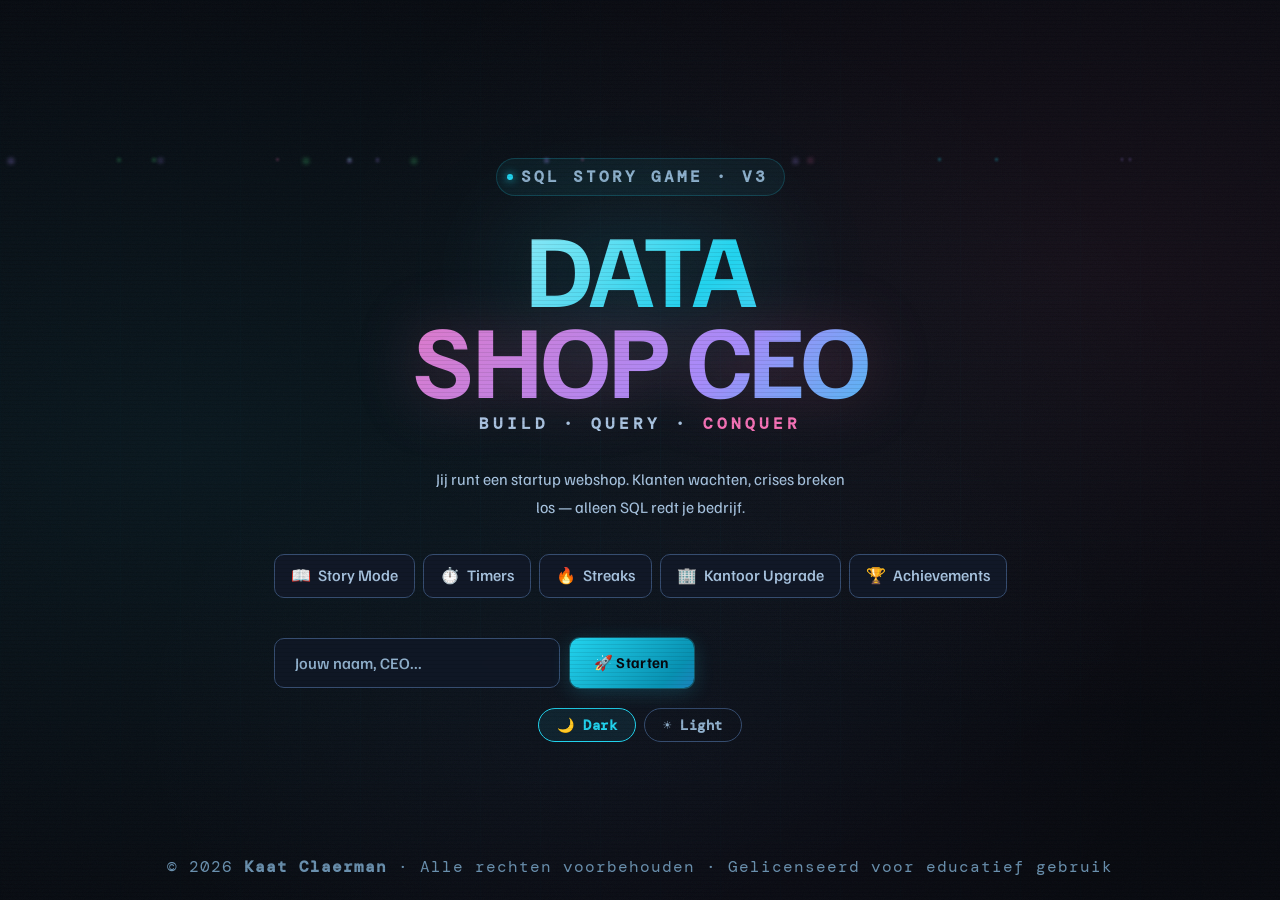
==== index.html @ 77fa368f "Rename datashop.html to index.html" ====
<!DOCTYPE html>
<html lang="nl">
<head>
<meta charset="UTF-8">
<meta name="viewport" content="width=device-width, initial-scale=1.0">
<title>DataShop CEO — SQL Story Game</title>
<!--
  ╔══════════════════════════════════════════════════════════════╗
  ║          DataShop CEO — SQL Story Game                       ║
  ║  © 2026 Kaat Claerman. Alle rechten voorbehouden.            ║
  ║  Ongeautoriseerde reproductie of distributie is verboden.    ║
  ║  Dit product is gelicenseerd voor educatief gebruik.         ║
  ╚══════════════════════════════════════════════════════════════╝
-->
<link rel="stylesheet" href="datashop.css">
</head>
<body>

<!-- ── OVERLAYS ── -->
<div class="xp-popup" id="xp-popup"></div>
<div class="ach-toast" id="ach-toast">
  <div class="toast-icon" id="toast-icon">🏆</div>
  <div>
    <div class="toast-label">Achievement ontgrendeld</div>
    <div class="toast-name" id="toast-name"></div>
  </div>
</div>
<div class="streak-popup" id="streak-popup">
  <span class="streak-popup-icon">🔥</span>
  <div class="streak-popup-num" id="streak-num-popup">3</div>
  <div class="streak-popup-label">REEKS OP RIJ</div>
  <div class="streak-popup-bonus" id="streak-bonus-popup"></div>
</div>

<!-- CHAPTER RECAP MODAL -->
<div id="chapter-recap-overlay">
  <div class="recap-modal">
    <div class="recap-header">
      <div class="recap-emoji" id="recap-emoji">🎉</div>
      <div class="recap-title" id="recap-title">Hoofdstuk voltooid!</div>
      <div class="recap-subtitle">Wat heb je geleerd?</div>
    </div>
    <div class="recap-learned-title">✦ Concepten onder de knie</div>
    <div class="recap-concept-list" id="recap-concept-list"></div>
    <div id="recap-next-wrap" class="recap-next-preview hidden">
      <div class="recap-next-label">→ Volgende hoofdstuk</div>
      <div id="recap-next-text"></div>
    </div>
    <div class="recap-action-row">
      <button class="btn btn-primary btn-sm" data-action="close-recap">Doorgaan →</button>
    </div>
  </div>
</div>

<!-- COMPLETION SCREEN OVERLAY -->
<div id="completion-overlay">
  <div class="comp-bg"></div>
  <div class="comp-content">
    <div class="comp-trophy">🏆</div>
    <div class="comp-eyebrow">DataShop CEO — Voltooid</div>
    <h1 class="comp-title">Je bent een<br><span class="comp-title-accent">Data Legende</span></h1>
    <p class="comp-desc" id="comp-desc"></p>
    <div class="comp-stats" id="comp-stats"></div>
    <canvas id="cert-canvas" width="800" height="500"></canvas>
    <div class="comp-actions">
      <button class="btn btn-primary btn-cert-download" data-action="download-cert">📜 Certificaat Downloaden</button>
      <button class="btn btn-outline btn-close-completion" data-action="close-completion">Terug naar Dashboard</button>
    </div>
    <div class="comp-confetti" id="comp-confetti"></div>
  </div>
</div>

<!-- ── BOOT SCREEN ── -->
<div id="s-boot" class="screen active">
  <div class="boot-bg"></div>
  <div class="boot-grid"></div>
  <div class="boot-noise"></div>
  <div id="boot-particles"></div>

  <div class="boot-content">
    <div class="boot-eyebrow">SQL Story Game · v3</div>
    <h1 class="boot-logo">
      <span class="line1">DATA</span>
      <span class="line2">SHOP CEO</span>
    </h1>
    <div class="boot-tagline">Build · Query · <span>Conquer</span></div>
    <p class="boot-desc">Jij runt een startup webshop. Klanten wachten, crises breken los — alleen SQL redt je bedrijf.</p>
    <div class="boot-features">
      <div class="boot-feature"><span class="icon">📖</span>Story Mode</div>
      <div class="boot-feature"><span class="icon">⏱️</span>Timers</div>
      <div class="boot-feature"><span class="icon">🔥</span>Streaks</div>
      <div class="boot-feature"><span class="icon">🏢</span>Kantoor Upgrade</div>
      <div class="boot-feature"><span class="icon">🏆</span>Achievements</div>
    </div>
    <div class="boot-form">
      <div class="boot-name-row">
        <input class="boot-input" id="boot-name" placeholder="Jouw naam, CEO..." maxlength="40" autocomplete="off" />
        <button class="btn btn-primary" data-action="start-game">🚀 Starten</button>
      </div>
      <button class="btn btn-outline" id="boot-skip-cin" style="display:none;" onclick="APP.startGameSkipCin()">↩ Verdergaan (intro overslaan)</button>
    </div>
    <div id="boot-saved" class="boot-saved hidden"></div>
    <div class="boot-theme-toggle">
      <button id="boot-btn-dark"  class="boot-theme-btn active" data-theme="dark">🌙 Dark</button>
      <button id="boot-btn-light" class="boot-theme-btn"        data-theme="light">☀️ Light</button>
    </div>
  </div>

  <div class="boot-copyright">
    © 2026 <strong>Kaat Claerman</strong> · Alle rechten voorbehouden · Gelicenseerd voor educatief gebruik
  </div>
</div>

<!-- ── CINEMATIC SCREEN ── -->
<div id="s-cin" class="screen">
  <div class="cin-bg"></div>
  <div class="cin-wrap">
    <div class="cin-eyebrow" id="cin-eyebrow"></div>
    <div class="cin-title" id="cin-title"></div>
    <div class="cin-dlg" id="cin-dlg"></div>
    <div class="cin-act" id="cin-act"></div>
  </div>
</div>

<!-- ── GAME SCREEN ── -->
<div id="s-game" class="screen" role="main">
  <aside class="sidebar">
    <div class="sb-brand">
      <div class="sb-logo-mark">⬡</div>
      <div>
        <div class="sb-logo-text">DataShop</div>
        <div class="sb-logo-sub">CEO Dashboard</div>
      </div>
    </div>

    <!-- CEO Card -->
    <div class="ceo-card">
      <div class="ceo-row">
        <div class="ceo-office" id="sb-office">🏠</div>
        <div class="ceo-meta">
          <div class="ceo-name" id="sb-name">CEO</div>
          <div class="ceo-rank" id="sb-rank">Startup CEO</div>
        </div>
      </div>
      <div class="ceo-xp-row">
        <span class="ceo-xp-label">VOORTGANG</span>
        <span class="ceo-xp-val" id="sb-xp">0 XP</span>
      </div>
      <div class="xp-track xp-bar-wrap">
        <div class="xp-fill" id="xp-fill"></div>
      </div>
      <div class="xp-to-next" id="xp-to-next"></div>
    </div>

    <!-- Streak -->
    <div class="streak-card" id="streak-card">
      <span class="streak-icon">🔥</span>
      <span class="streak-val" id="streak-val">0</span>
      <div class="streak-info">
        <div class="streak-label">Reeks</div>
        <div class="streak-shield-row" id="shield-row" style="display:none">
          <span class="shield-icon active">🛡️</span>
          <span class="shield-count" id="shield-count">0</span>
          <span style="font-size:11px">shields</span>
        </div>
      </div>
    </div>

    <!-- KPIs -->
    <div class="kpi-grid">
      <div class="kpi-tile">
        <div class="kpi-val" id="kpi-klant">—</div>
        <div class="kpi-label">Klanten</div>
      </div>
      <div class="kpi-tile">
        <div class="kpi-val" id="kpi-orders">—</div>
        <div class="kpi-label">Orders</div>
      </div>
      <div class="kpi-tile">
        <div class="kpi-val good" id="kpi-rep">100</div>
        <div class="kpi-label">Reputatie</div>
      </div>
      <div class="kpi-tile">
        <div class="kpi-val" id="kpi-xp">0</div>
        <div class="kpi-label">XP</div>
      </div>
    </div>

    <!-- Reputation bar -->
    <div class="rep-section">
      <div class="rep-header">
        <span>Reputatie</span>
        <span id="rep-pct">100%</span>
      </div>
      <div class="rep-track">
        <div class="rep-fill" id="rep-fill"></div>
      </div>
    </div>

    <!-- Nav -->
    <nav class="sb-nav">
      <div class="nav-section">Navigatie</div>
      <button class="nav-btn active" id="nav-dash"   data-panel="dash"><span class="nav-icon">📊</span> Dashboard</button>
      <button class="nav-btn"        id="nav-sc"     data-panel="sc"><span class="nav-icon">🎯</span> Missies <span class="nav-badge" id="nav-badge">0</span></button>
      <button class="nav-btn"        id="nav-daily"  data-panel="daily"><span class="nav-icon">🌅</span> Dagelijkse Uitdaging <span class="nav-badge daily-badge" id="daily-badge">3</span></button>
      <button class="nav-btn"        id="nav-db"     data-panel="db"><span class="nav-icon">🗄️</span> Databank</button>
      <button class="nav-btn"        id="nav-term"   data-panel="term"><span class="nav-icon">💻</span> Terminal</button>
      <button class="nav-btn"        id="nav-syn"    data-panel="syn"><span class="nav-icon">📖</span> SQL Syntaxen</button>
      <button class="nav-btn"        id="nav-tut"    data-panel="tut"><span class="nav-icon">🎓</span> SQL Tutorial <span class="tut-sidebar-progress" id="tut-nav-pct">0%</span></button>
      <button class="nav-btn"        id="nav-ach"    data-panel="ach"><span class="nav-icon">🏆</span> Badges</button>
      <div class="nav-section">Systeem</div>
      <button class="nav-btn theme-toggle-btn" id="theme-toggle" data-action="theme-toggle"><span><span class="nav-icon">☀️</span> <span id="theme-label">Light mode</span></span><span id="theme-indicator" class="theme-indicator">OFF</span></button>
      <button class="nav-btn"        id="nav-set"    data-panel="set"><span class="nav-icon">⚙️</span> Instellingen</button>
      <button class="nav-btn u-muted" data-action="open-key-help"><span class="nav-icon">⌨️</span> Sneltoetsen <span class="shortcut-badge">?</span></button>
    </nav>

    <div class="sb-footer">
      © 2026 Kaat Claerman<br>Alle rechten voorbehouden
    </div>
  </aside>

  <main class="main">

    <!-- DASHBOARD -->
    <div class="panel on" id="panel-dash">
      <div class="ph">
        <div class="ph-bc">DataShop HQ</div>
        <h2>📊 Dashboard</h2>
        <p>Realtime bedrijfsstatus en activiteitsfeed.</p>
      </div>
      <div id="office-display"></div>
      <!-- Tutorial voortgangskaart -->
      <div class="dash-tut-card" id="dash-tut-card" data-panel="tut" title="Ga naar Tutorial">
        <div class="dash-tut-icon">🎓</div>
        <div class="dash-tut-info">
          <h4>SQL Tutorial</h4>
          <p class="dash-tut-pct">0/0 lessen · 0%</p>
          <div class="dash-tut-track"><div class="dash-tut-fill"></div></div>
        </div>
        <button class="btn btn-outline btn-sm btn-dash-tut">Ga naar Tutorial →</button>
      </div>
      <div class="stat-grid" id="stat-grid"></div>
      <!-- Concept mastery -->
      <div class="mastery-section-title">SQL CONCEPT BEHEERSING</div>
      <div class="mastery-grid" id="mastery-grid"></div>
      <!-- Feature 4: Skill Mastery Bars -->
      <div class="mastery-section-title" style="margin-top:20px">⚡ SKILL MASTERY</div>
      <div id="skill-mastery-panel" style="background:var(--panel);border:1px solid var(--border);border-radius:var(--r2);padding:16px 20px;margin-bottom:20px"></div>
      <div class="dash-feed-grid">
        <div class="feed-box">
          <div class="feed-head">
            <span class="feed-title">📈 Bedrijfslog</span>
            <div class="live-indicator"><div class="live-dot"></div>Live</div>
          </div>
          <div id="ev-list-biz"></div>
        </div>
        <div class="feed-box">
          <div class="feed-head">
            <span class="feed-title">⚙️ Systeem &amp; SQL</span>
          </div>
          <div id="ev-list-sys"></div>
        </div>
      </div>
      <!-- extra styles moved to datashop.css -->
    </div>

    <!-- SCENARIOS -->
    <div class="panel" id="panel-sc">
      <div class="ph">
        <div class="ph-bc">Missies</div>
        <h2>🎯 Scenario's</h2>
        <p>Elke situatie vereist SQL. De databank verandert live.</p>
      </div>
      <div class="progress-row">
        <div class="progress-track">
          <div class="progress-fill" id="prog-fill"></div>
        </div>
        <div class="progress-label" id="prog-lbl">0/0</div>
      </div>
      <div class="ch-tabs" id="ch-tabs"></div>
      <!-- Zoekbalk -->
      <div class="sc-search-wrap">
        <input class="boot-input sc-search-input" id="sc-search" placeholder="🔍  Zoek missie..." oninput="APP.setSearch(this.value)">
        <span class="sc-search-icon">🔍</span>
        <button id="sc-search-clear" class="sc-search-clear" data-action="clear-search">✕</button>
      </div>
      <div class="filter-row">
        <div class="filter-group-label">Moeilijkheid</div>
        <button class="filter-btn active" id="fc-all"    data-filter="all">Alle</button>
        <button class="filter-btn"        id="fc-easy"   data-filter="easy">🟢 Makkelijk</button>
        <button class="filter-btn"        id="fc-medium" data-filter="medium">🟠 Gemiddeld</button>
        <button class="filter-btn"        id="fc-hard"   data-filter="hard">🔴 Moeilijk</button>
        <button class="filter-btn"        id="fc-done"   data-filter="done">✅ Voltooid</button>
        <div class="filter-group-label">SQL-type</div>
        <button class="filter-btn"        id="fc-select" data-filter="select">SELECT</button>
        <button class="filter-btn"        id="fc-join"   data-filter="join">JOIN</button>
        <button class="filter-btn"        id="fc-insert" data-filter="insert">INSERT</button>
        <button class="filter-btn"        id="fc-update" data-filter="update">UPDATE</button>
        <button class="filter-btn"        id="fc-delete" data-filter="delete">DELETE</button>
        <button class="filter-btn"        id="fc-ddl"    data-filter="ddl">DDL</button>
      </div>
      <div id="sc-count-row" class="sc-count-row"></div>
      <div id="sc-list" class="sc-list-inner" role="list" aria-label="Scenario missies"></div>
    </div>

    <!-- DATABASE -->
    <div class="panel" id="panel-db">
      <div class="ph">
        <div class="ph-bc">Databank</div>
        <h2>🗄️ Database Viewer</h2>
        <p>Live weergave. Wijzigingen zijn direct zichtbaar.</p>
      </div>
      <!-- DB Sub-tabs -->
      <div class="db-subtabs">
        <button class="db-subtab active" id="dbt-schema" data-dbtab="schema">📋 Schema</button>
        <button class="db-subtab" id="dbt-erd" data-dbtab="erd">🔗 ERD Diagram</button>
        <button class="db-subtab" id="dbt-data" data-dbtab="data">📊 Data</button>
      </div>
      <!-- Table shortcuts -->
      <div class="db-table-shortcuts" id="db-table-shortcuts">
        <span class="db-shortcuts-label">🔗 Snelkoppelingen:</span>
        <button class="db-shortcut-btn" onclick="APP.showDbTab('data');APP.renderDBTable('klant')">👤 klant</button>
        <button class="db-shortcut-btn" onclick="APP.showDbTab('data');APP.renderDBTable('product')">📦 product</button>
        <button class="db-shortcut-btn" onclick="APP.showDbTab('data');APP.renderDBTable('bestelling')">🛒 bestelling</button>
        <button class="db-shortcut-btn" onclick="APP.showDbTab('data');APP.renderDBTable('review')">⭐ review</button>
        <button class="db-shortcut-btn" onclick="APP.showDbTab('data');APP.renderDBTable('kortingscode')">🏷️ kortingscode</button>
        <button class="db-shortcut-btn" onclick="APP.showDbTab('data');APP.renderDBTable('leverancier')">🏭 leverancier</button>
      </div>
      <!-- Schema view -->
      <div id="db-tab-schema">
        <div class="db-section-label">Tabelstructuur</div>
        <div class="schema-grid" id="schema-grid"></div>
      </div>
      <!-- ERD view -->
      <div id="db-tab-erd">
        <div class="db-section-label db-section-label--erd">Relatiediagram (ERD)</div>
        <div id="erd-container" class="erd-container"></div>
        <div class="erd-legend">
          <span class="erd-leg-item"><span class="erd-leg-pk">🔑 PK</span> = Primary Key</span>
          <span class="erd-leg-item"><span class="erd-leg-fk">🔗 FK</span> = Foreign Key → verwijst naar PK van andere tabel</span>
          <span class="erd-leg-item"><span class="erd-leg-rel">──</span> = Relatie tussen tabellen</span>
        </div>
      </div>
      <!-- Data view -->
      <div id="db-tab-data">
        <div class="table-viewer">
          <div class="table-tabs" id="db-tabs"></div>
          <div class="tv-scroll" id="db-view"></div>
        </div>
      </div>
    </div>

    <!-- TERMINAL -->
    <div class="panel" id="panel-term">
      <div class="ph">
        <div class="ph-bc">Terminal</div>
        <h2>💻 Vrije Terminal</h2>
        <p>Experimenteer vrijuit met SQL. <kbd>Ctrl+Enter</kbd> om uit te voeren · <kbd>↑↓</kbd> voor query-history.</p>
      </div>
      <div class="term-examples-section">
        <div class="term-examples-label">Klik een voorbeeld om te laden</div>
        <div class="term-examples-row" id="term-examples">
          <button class="filter-btn" data-example="0">alle klanten</button>
          <button class="filter-btn" data-example="1">top 3 duurste</button>
          <button class="filter-btn" data-example="2">klanten per stad</button>
          <button class="filter-btn" data-example="3">klant + bestelling</button>
          <button class="filter-btn" data-example="4">CASE WHEN</button>
          <button class="filter-btn" data-example="5">boven gemiddelde prijs</button>
          <button class="filter-btn" data-example="6">klanten + bestellingen</button>
        </div>
      </div>
      <div class="terminal">
        <div class="term-titlebar">
          <div class="term-dots">
            <div class="term-dot"></div>
            <div class="term-dot"></div>
            <div class="term-dot"></div>
          </div>
          <span class="term-label">datashop_db@ceo — sql</span>
        </div>
        <div class="hl-wrap">
          <div class="hl-backdrop" id="hl-free" aria-hidden="true"></div>
          <textarea class="sql-editor" id="free-sql"
            placeholder="-- SELECT * FROM klant&#10;-- SELECT AVG(prijs) FROM product&#10;-- INSERT INTO klant (naam, email, stad, actief) VALUES ('Test','t@t.be','Gent',1)"></textarea>
        </div>
        <div class="term-footer">
          <span class="term-hint">Ctrl+Enter uitvoeren · Tab voor inspringing</span>
          <button class="btn btn-outline btn-xs" data-action="clear-free">Wissen</button>
          <button class="btn btn-primary btn-sm" onclick="APP.runFree()">▶ Uitvoeren</button>
        </div>
      </div>
      <div class="feedback" id="free-fb"></div>
      <div class="table-viewer" id="free-out">
        <div class="free-out-placeholder">
          // Voer een query uit om resultaten te zien...
        </div>
      </div>
    </div>

    <!-- ACHIEVEMENTS -->
    <div class="panel" id="panel-ach">
      <div class="ph">
        <div class="ph-bc">Badges</div>
        <h2>🏆 Achievements</h2>
        <p id="ach-progress">0 / 0 ontgrendeld</p>
      </div>
      <div class="ach-grid" id="ach-grid"></div>
    </div>

    <!-- DAILY CHALLENGE -->
    <div class="panel" id="panel-daily">
      <div class="ph">
        <div class="ph-bc">Dagelijkse Uitdaging</div>
        <h2>🌅 Uitdaging van de dag</h2>
        <p id="daily-subtitle">Elke dag een nieuwe SQL-uitdaging. Haal de bonus XP!</p>
      </div>
      <div id="daily-content"></div>
    </div>

    <!-- SETTINGS -->
    <div class="panel" id="panel-set">
      <div class="ph">
        <div class="ph-bc">Systeem</div>
        <h2>⚙️ Instellingen</h2>
        <p>Beheer je profiel en voortgang.</p>
      </div>
      <div id="set-content"></div>
    </div>

    <!-- SQL SYNTAXEN -->
    <div class="panel" id="panel-syn">
      <div class="ph">
        <div class="ph-bc">Referentie</div>
        <h2>📖 SQL Syntaxen</h2>
        <p>Overzicht van alle SQL-commando's die je nodig hebt als DataShop CEO.</p>
      </div>

      <!-- Filter bar -->
      <div class="syn-filter-bar">
        <button class="syn-filter-btn active" data-filter="all">Alles</button>
        <button class="syn-filter-btn" data-filter="select">SELECT</button>
        <button class="syn-filter-btn" data-filter="where">WHERE</button>
        <button class="syn-filter-btn" data-filter="insert">INSERT</button>
        <button class="syn-filter-btn" data-filter="update">UPDATE</button>
        <button class="syn-filter-btn" data-filter="delete">DELETE</button>
        <button class="syn-filter-btn" data-filter="agg">Aggregaten</button>
        <button class="syn-filter-btn" data-filter="join">JOIN</button>
        <button class="syn-filter-btn" data-filter="ddl">DDL</button>
      </div>

      <div class="syn-grid">

        <!-- ── SELECT ── -->
        <div class="syn-card" data-cat="select">
          <div class="syn-head">
            <span class="syn-badge syn-badge-select">SELECT</span>
            <span class="syn-title">Gegevens opvragen</span>
          </div>
          <div class="syn-body">
            <div class="syn-code"><span class="sc-kw">SELECT</span> kolom1, kolom2
<span class="sc-kw">FROM</span> tabel
<span class="sc-kw">WHERE</span> conditie
<span class="sc-kw">ORDER BY</span> kolom ASC|DESC
<span class="sc-kw">LIMIT</span> n;</div>
            <table class="syn-table">
              <tr><th>Query</th><th>Resultaat</th></tr>
              <tr><td><code>SELECT * FROM klant</code></td><td>Alle klanten, alle kolommen</td></tr>
              <tr><td><code>SELECT naam, stad FROM klant</code></td><td>Alleen naam + stad kolommen</td></tr>
              <tr><td><code>SELECT naam FROM klant WHERE actief = 1</code></td><td>Namen van actieve klanten</td></tr>
              <tr><td><code>SELECT naam FROM klant ORDER BY naam ASC</code></td><td>Alfabetisch gesorteerd</td></tr>
              <tr><td><code>SELECT * FROM product ORDER BY prijs DESC LIMIT 3</code></td><td>Top 3 duurste producten</td></tr>
              <tr><td><code>SELECT naam, email FROM klant WHERE stad = 'Gent'</code></td><td>Klanten uit Gent</td></tr>
            </table>
            <div class="syn-tips">
              <span class="syn-tip">💡 <code>*</code> = alle kolommen. Beter specifieke kolommen noemen voor leesbaarheid.</span>
              <span class="syn-tip">💡 <code>ASC</code> = laag→hoog (standaard) · <code>DESC</code> = hoog→laag</span>
            </div>
          </div>
        </div>

        <!-- ── WHERE ── -->
        <div class="syn-card" data-cat="where">
          <div class="syn-head">
            <span class="syn-badge syn-badge-where">WHERE</span>
            <span class="syn-title">Filteroperatoren</span>
          </div>
          <div class="syn-body">
            <div class="syn-code"><span class="sc-kw">WHERE</span> kolom <span class="sc-kw">=</span> waarde       <span class="sc-comment">-- exact gelijk</span>
<span class="sc-kw">WHERE</span> kolom <span class="sc-kw">!=</span> waarde      <span class="sc-comment">-- niet gelijk</span>
<span class="sc-kw">WHERE</span> kolom <span class="sc-kw">&gt;</span> waarde       <span class="sc-comment">-- groter dan</span>
<span class="sc-kw">WHERE</span> kolom <span class="sc-kw">LIKE</span> '%patroon%'<span class="sc-comment">-- bevat tekst</span>
<span class="sc-kw">WHERE</span> kolom <span class="sc-kw">IN</span> ('a','b','c') <span class="sc-comment">-- in lijst</span>
<span class="sc-kw">WHERE</span> kolom <span class="sc-kw">BETWEEN</span> x <span class="sc-kw">AND</span> y  <span class="sc-comment">-- bereik</span>
<span class="sc-kw">WHERE</span> kolom <span class="sc-kw">IS NULL</span>          <span class="sc-comment">-- leeg veld</span>
<span class="sc-kw">WHERE</span> c1 <span class="sc-kw">AND</span> c2        <span class="sc-comment">-- beide voorwaarden</span>
<span class="sc-kw">WHERE</span> c1 <span class="sc-kw">OR</span> c2         <span class="sc-comment">-- één van beide</span></div>
            <table class="syn-table">
              <tr><th>Voorbeeld</th><th>Betekenis</th></tr>
              <tr><td><code>WHERE stad = 'Gent'</code></td><td>Exact Gent</td></tr>
              <tr><td><code>WHERE prijs &gt; 50</code></td><td>Duurder dan €50</td></tr>
              <tr><td><code>WHERE naam LIKE '%Jan%'</code></td><td>Naam bevat "Jan"</td></tr>
              <tr><td><code>WHERE stad IN ('Gent','Brussel')</code></td><td>Gent of Brussel</td></tr>
              <tr><td><code>WHERE prijs BETWEEN 10 AND 50</code></td><td>€10 t.e.m. €50</td></tr>
              <tr><td><code>WHERE actief = 1 AND stad = 'Gent'</code></td><td>Actief én uit Gent</td></tr>
            </table>
          </div>
        </div>

        <!-- ── INSERT ── -->
        <div class="syn-card" data-cat="insert">
          <div class="syn-head">
            <span class="syn-badge syn-badge-insert">INSERT</span>
            <span class="syn-title">Nieuwe rij toevoegen</span>
          </div>
          <div class="syn-body">
            <div class="syn-code"><span class="sc-kw">INSERT INTO</span> tabel (kolom1, kolom2)
<span class="sc-kw">VALUES</span> (waarde1, waarde2);</div>
            <table class="syn-table">
              <tr><th>Query</th><th>Resultaat</th></tr>
              <tr><td><code>INSERT INTO klant (naam, email, stad, actief)<br>VALUES ('Jana', '<a href="/cdn-cgi/l/email-protection" class="__cf_email__" data-cfemail="81ebc1ece0e8edafe3e4">[email&#160;protected]</a>', 'Gent', 1)</code></td><td>Voegt Jana toe als actieve klant in Gent</td></tr>
              <tr><td><code>INSERT INTO product (naam, prijs, stock, categorie)<br>VALUES ('Lamp', 29.99, 10, 'Wonen')</code></td><td>Nieuw product "Lamp" voor €29.99 met 10 stuks</td></tr>
              <tr><td><code>INSERT INTO review (klant_id, product_id, score, commentaar)<br>VALUES (1, 2, 5, 'Top product!')</code></td><td>Klant 1 geeft score 5 aan product 2</td></tr>
            </table>
            <div class="syn-tips">
              <span class="syn-tip">💡 Volgorde kolommen = volgorde waarden. Tekst staat tussen <code>'aanhalingstekens'</code>.</span>
              <span class="syn-tip">💡 Geen <code>klant_id</code> nodig — AUTO_INCREMENT vult dit automatisch in.</span>
            </div>
          </div>
        </div>

        <!-- ── UPDATE ── -->
        <div class="syn-card" data-cat="update">
          <div class="syn-head">
            <span class="syn-badge syn-badge-update">UPDATE</span>
            <span class="syn-title">Bestaande rij(en) wijzigen</span>
          </div>
          <div class="syn-body">
            <div class="syn-code"><span class="sc-kw">UPDATE</span> tabel
<span class="sc-kw">SET</span> kolom = nieuwewaarde
<span class="sc-kw">WHERE</span> conditie;</div>
            <table class="syn-table">
              <tr><th>Query</th><th>Resultaat</th></tr>
              <tr><td><code>UPDATE product SET prijs = 44.99 WHERE product_id = 2</code></td><td>Wijzigt ALLEEN product 2 → nieuwe prijs €44.99</td></tr>
              <tr><td><code>UPDATE klant SET actief = 0 WHERE klant_id = 4</code></td><td>Deactiveert ALLEEN klant 4</td></tr>
              <tr><td><code>UPDATE bestelling SET status = 'geleverd' WHERE bestelling_id = 1</code></td><td>Markeert bestelling 1 als geleverd</td></tr>
              <tr><td><code>UPDATE product SET stock = 20, prijs = 79.99 WHERE product_id = 5</code></td><td>Meerdere kolommen tegelijk aanpassen</td></tr>
            </table>
            <div class="syn-tips">
              <span class="syn-tip syn-tip-warn">⚠️ ALTIJD WHERE! <code>UPDATE klant SET actief = 0</code> zonder WHERE deactiveert ALLE klanten!</span>
            </div>
          </div>
        </div>

        <!-- ── DELETE ── -->
        <div class="syn-card" data-cat="delete">
          <div class="syn-head">
            <span class="syn-badge syn-badge-delete">DELETE</span>
            <span class="syn-title">Rij(en) verwijderen</span>
          </div>
          <div class="syn-body">
            <div class="syn-code"><span class="sc-kw">DELETE FROM</span> tabel
<span class="sc-kw">WHERE</span> conditie;</div>
            <table class="syn-table">
              <tr><th>Query</th><th>Resultaat</th></tr>
              <tr><td><code>DELETE FROM review WHERE score = 1</code></td><td>Verwijdert alle 1-ster reviews</td></tr>
              <tr><td><code>DELETE FROM bestelling WHERE datum &lt; '2024-01-01'</code></td><td>Verwijdert bestellingen van vóór 2024</td></tr>
              <tr><td><code>DELETE FROM kortingscode WHERE actief = 0</code></td><td>Ruimt inactieve kortingscodes op</td></tr>
            </table>
            <div class="syn-tips">
              <span class="syn-tip syn-tip-warn">⚠️ ALTIJD WHERE! <code>DELETE FROM klant</code> verwijdert ALLE klanten — onomkeerbaar!</span>
              <span class="syn-tip">💡 GDPR tip: gebruik liever <code>UPDATE klant SET actief = 0 WHERE klant_id = x</code> i.p.v. DELETE voor klantdata.</span>
            </div>
          </div>
        </div>

        <!-- ── Aggregaten ── -->
        <div class="syn-card" data-cat="agg">
          <div class="syn-head">
            <span class="syn-badge syn-badge-agg">Aggregaten</span>
            <span class="syn-title">COUNT · SUM · AVG · MAX · MIN</span>
          </div>
          <div class="syn-body">
            <div class="syn-code"><span class="sc-kw">COUNT(*)</span>         <span class="sc-comment">-- aantal rijen</span>
<span class="sc-kw">SUM(</span>kolom<span class="sc-kw">)</span>       <span class="sc-comment">-- optelling</span>
<span class="sc-kw">AVG(</span>kolom<span class="sc-kw">)</span>       <span class="sc-comment">-- gemiddelde</span>
<span class="sc-kw">MAX(</span>kolom<span class="sc-kw">)</span>       <span class="sc-comment">-- grootste waarde</span>
<span class="sc-kw">MIN(</span>kolom<span class="sc-kw">)</span>       <span class="sc-comment">-- kleinste waarde</span></div>
            <table class="syn-table">
              <tr><th>Query</th><th>Resultaat</th></tr>
              <tr><td><code>SELECT COUNT(*) FROM klant</code></td><td>Hoeveel klanten zijn er totaal?</td></tr>
              <tr><td><code>SELECT COUNT(*) FROM klant WHERE actief = 1</code></td><td>Hoeveel actieve klanten?</td></tr>
              <tr><td><code>SELECT AVG(prijs) FROM product</code></td><td>Gemiddelde productprijs</td></tr>
              <tr><td><code>SELECT MAX(prijs) FROM product</code></td><td>Duurste product</td></tr>
              <tr><td><code>SELECT MIN(prijs), MAX(prijs) FROM product</code></td><td>Goedkoopste én duurste</td></tr>
              <tr><td><code>SELECT SUM(prijs * stock) FROM product</code></td><td>Totale voorraadwaarde</td></tr>
            </table>
          </div>
        </div>

        <!-- ── GROUP BY / HAVING ── -->
        <div class="syn-card" data-cat="agg">
          <div class="syn-head">
            <span class="syn-badge syn-badge-agg">GROUP BY</span>
            <span class="syn-title">Groeperen per categorie</span>
          </div>
          <div class="syn-body">
            <div class="syn-code"><span class="sc-kw">SELECT</span> kolom, <span class="sc-kw">COUNT(*)</span>
<span class="sc-kw">FROM</span> tabel
<span class="sc-kw">GROUP BY</span> kolom
<span class="sc-kw">HAVING</span> COUNT(*) &gt; n;  <span class="sc-comment">-- filter op groep</span></div>
            <table class="syn-table">
              <tr><th>Query</th><th>Resultaat</th></tr>
              <tr><td><code>SELECT klant_id, COUNT(*) FROM bestelling GROUP BY klant_id</code></td><td>Hoeveel bestellingen per klant?</td></tr>
              <tr><td><code>SELECT categorie, COUNT(*) FROM product GROUP BY categorie</code></td><td>Aantal producten per categorie</td></tr>
              <tr><td><code>SELECT stad, COUNT(*) FROM klant GROUP BY stad</code></td><td>Aantal klanten per stad</td></tr>
              <tr><td><code>SELECT categorie, COUNT(*) FROM product GROUP BY categorie HAVING COUNT(*) &gt; 1</code></td><td>Alleen categorieën met meer dan 1 product</td></tr>
            </table>
            <div class="syn-tips">
              <span class="syn-tip">💡 <code>WHERE</code> filtert vóór GROUP BY · <code>HAVING</code> filtert ná GROUP BY (op het groepsresultaat)</span>
            </div>
          </div>
        </div>

        <!-- ── JOIN ── -->
        <div class="syn-card" data-cat="join">
          <div class="syn-head">
            <span class="syn-badge syn-badge-join">JOIN</span>
            <span class="syn-title">Tabellen koppelen</span>
          </div>
          <div class="syn-body">
            <div class="syn-code"><span class="sc-comment">-- Impliciete JOIN (komma-syntax):</span>
<span class="sc-kw">SELECT</span> t1.kolom, t2.kolom
<span class="sc-kw">FROM</span> tabel1 t1, tabel2 t2
<span class="sc-kw">WHERE</span> t1.fk = t2.pk;</div>
            <table class="syn-table">
              <tr><th>Query</th><th>Resultaat</th></tr>
              <tr><td><code>SELECT k.naam, b.datum, b.status<br>FROM bestelling b, klant k<br>WHERE b.klant_id = k.klant_id</code></td><td>Elke bestelling met de naam van de klant erbij</td></tr>
              <tr><td><code>SELECT k.naam, p.naam, b.datum<br>FROM bestelling b, klant k, product p<br>WHERE b.klant_id = k.klant_id<br>AND b.product_id = p.product_id</code></td><td>Klantnaam + productnaam + datum voor elke bestelling</td></tr>
              <tr><td><code>SELECT k.naam, r.score, r.commentaar<br>FROM review r, klant k<br>WHERE r.klant_id = k.klant_id</code></td><td>Reviews met naam van de reviewer</td></tr>
            </table>
            <div class="syn-tips">
              <span class="syn-tip">💡 <code>b</code>, <code>k</code>, <code>p</code> zijn aliassen — kortere namen voor de tabel in de query.</span>
              <span class="syn-tip">💡 Koppel altijd via FK = PK: <code>b.klant_id = k.klant_id</code></span>
            </div>
          </div>
        </div>

        <!-- ── ORDER BY / LIMIT ── -->
        <div class="syn-card" data-cat="select">
          <div class="syn-head">
            <span class="syn-badge syn-badge-select">ORDER BY · LIMIT</span>
            <span class="syn-title">Sorteren en beperken</span>
          </div>
          <div class="syn-body">
            <div class="syn-code"><span class="sc-kw">ORDER BY</span> kolom <span class="sc-kw">ASC</span>   <span class="sc-comment">-- laag → hoog</span>
<span class="sc-kw">ORDER BY</span> kolom <span class="sc-kw">DESC</span>  <span class="sc-comment">-- hoog → laag</span>
<span class="sc-kw">LIMIT</span> n               <span class="sc-comment">-- max n rijen</span></div>
            <table class="syn-table">
              <tr><th>Query</th><th>Resultaat</th></tr>
              <tr><td><code>SELECT naam, prijs FROM product ORDER BY prijs ASC</code></td><td>Producten van goedkoopst naar duurste</td></tr>
              <tr><td><code>SELECT naam, prijs FROM product ORDER BY prijs DESC</code></td><td>Producten van duurste naar goedkoopste</td></tr>
              <tr><td><code>SELECT naam FROM klant ORDER BY naam ASC LIMIT 3</code></td><td>De eerste 3 klanten alfabetisch</td></tr>
              <tr><td><code>SELECT naam, stock FROM product ORDER BY stock ASC LIMIT 5</code></td><td>Top 5 producten met laagste stock</td></tr>
            </table>
            <div class="syn-tips">
              <span class="syn-tip">💡 Combineer ORDER BY + LIMIT voor "Top N" queries (bijv. top 3 beste reviews).</span>
            </div>
          </div>
        </div>

        <!-- ── CREATE TABLE ── -->
        <div class="syn-card" data-cat="ddl">
          <div class="syn-head">
            <span class="syn-badge syn-badge-ddl">CREATE TABLE</span>
            <span class="syn-title">Nieuwe tabel aanmaken</span>
          </div>
          <div class="syn-body">
            <div class="syn-code"><span class="sc-kw">CREATE TABLE</span> naam (
  id  <span class="sc-kw">INT PRIMARY KEY AUTO_INCREMENT</span>,
  kol <span class="sc-kw">VARCHAR(100) NOT NULL</span>,
  kol <span class="sc-kw">DECIMAL(8,2)</span>,
  kol <span class="sc-kw">BOOLEAN</span>
);</div>
            <table class="syn-table">
              <tr><th>Query</th><th>Resultaat</th></tr>
              <tr><td><code>CREATE TABLE leverancier (<br>leverancier_id INT PRIMARY KEY AUTO_INCREMENT,<br>naam VARCHAR(100) NOT NULL,<br>email VARCHAR(150),<br>land VARCHAR(80)<br>)</code></td><td>Nieuwe tabel "leverancier" met auto-ID, verplichte naam, optionele email en land</td></tr>
            </table>
            <div class="syn-tips">
              <span class="syn-tip">💡 <code>NOT NULL</code> = verplicht veld · <code>AUTO_INCREMENT</code> = automatisch oplopend ID</span>
            </div>
          </div>
        </div>

        <!-- ── ALTER TABLE ── -->
        <div class="syn-card" data-cat="ddl">
          <div class="syn-head">
            <span class="syn-badge syn-badge-ddl">ALTER TABLE</span>
            <span class="syn-title">Kolom toevoegen aan bestaande tabel</span>
          </div>
          <div class="syn-body">
            <div class="syn-code"><span class="sc-kw">ALTER TABLE</span> tabel
<span class="sc-kw">ADD COLUMN</span> naam datatype;</div>
            <table class="syn-table">
              <tr><th>Query</th><th>Resultaat</th></tr>
              <tr><td><code>ALTER TABLE klant ADD COLUMN telefoon VARCHAR(20)</code></td><td>Voegt kolom "telefoon" toe — bestaande klanten krijgen NULL</td></tr>
              <tr><td><code>ALTER TABLE product ADD COLUMN leverancier_id INT</code></td><td>Voegt FK-kolom toe aan product voor koppeling aan leverancier</td></tr>
            </table>
            <div class="syn-tips">
              <span class="syn-tip">💡 Bestaande rijen krijgen automatisch NULL voor de nieuwe kolom.</span>
            </div>
          </div>
        </div>

        <!-- ── Datatypes ── -->
        <div class="syn-card" data-cat="ddl">
          <div class="syn-head">
            <span class="syn-badge syn-badge-ddl">Datatypes</span>
            <span class="syn-title">Welk type voor welke kolom?</span>
          </div>
          <div class="syn-body">
            <table class="syn-table">
              <tr><th>Type</th><th>Wanneer gebruiken</th><th>Voorbeeld</th></tr>
              <tr><td><code>VARCHAR(n)</code></td><td>Tekst tot n tekens</td><td>naam VARCHAR(100)</td></tr>
              <tr><td><code>TEXT</code></td><td>Lange tekst (geen max)</td><td>commentaar TEXT</td></tr>
              <tr><td><code>INT</code></td><td>Geheel getal</td><td>stock INT</td></tr>
              <tr><td><code>DECIMAL(p,s)</code></td><td>Kommagetal (p cijfers, s decimalen)</td><td>prijs DECIMAL(8,2)</td></tr>
              <tr><td><code>BOOLEAN</code></td><td>Ja/nee waarde (1/0)</td><td>actief BOOLEAN</td></tr>
              <tr><td><code>DATE</code></td><td>Datum (jaar-maand-dag)</td><td>datum DATE</td></tr>
              <tr><td><code>DATETIME</code></td><td>Datum + tijdstip</td><td>aangemaakt DATETIME</td></tr>
            </table>
          </div>
        </div>

        <!-- ── INNER JOIN / LEFT JOIN ── -->
        <div class="syn-card" data-cat="join">
          <div class="syn-head">
            <span class="syn-badge syn-badge-join">JOIN ... ON</span>
            <span class="syn-title">Tabellen koppelen (ANSI-standaard)</span>
          </div>
          <div class="syn-body">
            <div class="syn-code"><span class="sc-kw">SELECT</span> t1.kolom, t2.kolom
<span class="sc-kw">FROM</span> tabel1 t1
<span class="sc-kw">INNER JOIN</span> tabel2 t2 <span class="sc-kw">ON</span> t1.id = t2.fk_id;

<span class="sc-comment">-- Meerdere JOINs ketenen</span>
<span class="sc-kw">SELECT</span> k.naam, p.naam, b.datum
<span class="sc-kw">FROM</span> bestelling b
<span class="sc-kw">INNER JOIN</span> klant k <span class="sc-kw">ON</span> b.klant_id = k.klant_id
<span class="sc-kw">INNER JOIN</span> product p <span class="sc-kw">ON</span> b.product_id = p.product_id;</div>
            <table class="syn-table">
              <tr><th>JOIN-type</th><th>Wat doet het?</th></tr>
              <tr><td><code>INNER JOIN</code></td><td>Enkel rijen met een overeenkomst in beide tabellen</td></tr>
              <tr><td><code>LEFT JOIN</code></td><td>Alle rijen uit de linker tabel, rechts NULL als geen match</td></tr>
              <tr><td><code>RIGHT JOIN</code></td><td>Alle rijen uit de rechter tabel, links NULL als geen match</td></tr>
            </table>
            <div class="syn-tips">
              <span class="syn-tip">💡 <code>ON</code> specificeert de koppelconditie (FK = PK). Gebruik tabel-aliassen (k, b, p) om korter te schrijven.</span>
              <span class="syn-tip">💡 Meerdere JOINs ketenen: voeg per JOIN één extra tabel toe met een eigen <code>ON</code>-conditie.</span>
            </div>
          </div>
        </div>

        <!-- ── GROUP BY + HAVING ── -->
        <div class="syn-card" data-cat="agg">
          <div class="syn-head">
            <span class="syn-badge syn-badge-agg">GROUP BY · HAVING</span>
            <span class="syn-title">Groeperen en filteren op groepen</span>
          </div>
          <div class="syn-body">
            <div class="syn-code"><span class="sc-kw">SELECT</span> kolom, <span class="sc-kw">COUNT</span>(*) <span class="sc-comment">-- of SUM, AVG, MAX, MIN</span>
<span class="sc-kw">FROM</span> tabel
<span class="sc-kw">GROUP BY</span> kolom
<span class="sc-kw">HAVING</span> <span class="sc-kw">COUNT</span>(*) &gt; 1;  <span class="sc-comment">-- filter ná groepering</span></div>
            <table class="syn-table">
              <tr><th>Query</th><th>Resultaat</th></tr>
              <tr><td><code>SELECT categorie, SUM(prijs) FROM product GROUP BY categorie</code></td><td>Totale prijs per categorie</td></tr>
              <tr><td><code>SELECT status, COUNT(*) FROM bestelling GROUP BY status HAVING COUNT(*) &gt; 1</code></td><td>Enkel statussen met meer dan 1 bestelling</td></tr>
              <tr><td><code>SELECT stad, COUNT(*) FROM klant GROUP BY stad</code></td><td>Aantal klanten per stad</td></tr>
            </table>
            <div class="syn-tips">
              <span class="syn-tip">⚠️ <strong>WHERE vs HAVING</strong>: WHERE filtert individuele rijen <em>vóór</em> groepering. HAVING filtert groepen <em>na</em> groepering.</span>
            </div>
          </div>
        </div>


        <!-- ── NULL / IS NULL ── -->
        <div class="syn-card" data-cat="where">
          <div class="syn-head">
            <span class="syn-badge syn-badge-select">NULL</span>
            <span class="syn-title">NULL-waarden afhandelen</span>
          </div>
          <div class="syn-body">
            <div class="syn-code"><span class="sc-comment">-- NULL = afwezigheid van waarde</span>
<span class="sc-kw">WHERE</span> kolom <span class="sc-kw">IS NULL</span>       <span class="sc-comment">-- heeft geen waarde</span>
<span class="sc-kw">WHERE</span> kolom <span class="sc-kw">IS NOT NULL</span>  <span class="sc-comment">-- heeft wél een waarde</span>

<span class="sc-comment">-- COALESCE: geef eerste niet-NULL waarde</span>
<span class="sc-kw">COALESCE</span>(kolom, 'Onbekend')</div>
            <table class="syn-table">
              <tr><th>Query</th><th>Resultaat</th></tr>
              <tr><td><code>SELECT naam FROM klant WHERE stad IS NULL</code></td><td>Klanten zonder stad ingevuld</td></tr>
              <tr><td><code>SELECT naam FROM klant WHERE stad IS NOT NULL</code></td><td>Klanten mét stad</td></tr>
              <tr><td><code>SELECT naam, COALESCE(stad, 'Onbekend') AS stad FROM klant</code></td><td>NULL vervangt door tekst 'Onbekend'</td></tr>
            </table>
            <div class="syn-tips">
              <span class="syn-tip">⚠️ <code>WHERE stad = NULL</code> werkt NOOIT. Gebruik altijd <code>IS NULL</code>.</span>
              <span class="syn-tip">💡 <code>COALESCE(a, b, c)</code> geeft de eerste niet-NULL waarde terug uit de lijst.</span>
            </div>
          </div>
        </div>

        <!-- ── CASE WHEN ── -->
        <div class="syn-card" data-cat="select">
          <div class="syn-head">
            <span class="syn-badge syn-badge-select">CASE WHEN</span>
            <span class="syn-title">Conditionele kolom berekenen</span>
          </div>
          <div class="syn-body">
            <div class="syn-code"><span class="sc-kw">SELECT</span> naam,
  <span class="sc-kw">CASE</span>
    <span class="sc-kw">WHEN</span> prijs &lt; 20  <span class="sc-kw">THEN</span> 'Goedkoop'
    <span class="sc-kw">WHEN</span> prijs &lt; 100 <span class="sc-kw">THEN</span> 'Gemiddeld'
    <span class="sc-kw">ELSE</span> 'Duur'
  <span class="sc-kw">END AS</span> prijsklasse
<span class="sc-kw">FROM</span> product;</div>
            <table class="syn-table">
              <tr><th>Query</th><th>Resultaat</th></tr>
              <tr><td><code>SELECT naam, CASE WHEN actief = 1 THEN 'Actief' ELSE 'Inactief' END AS status FROM klant</code></td><td>Leesbaar label i.p.v. 0/1 voor elke klant</td></tr>
              <tr><td><code>SELECT naam, CASE WHEN stock = 0 THEN 'Uitverkocht' WHEN stock &lt; 5 THEN 'Bijna op' ELSE 'Op voorraad' END AS voorraad FROM product</code></td><td>Drie mogelijke labels per product</td></tr>
            </table>
            <div class="syn-tips">
              <span class="syn-tip">💡 CASE WHEN werkt als if/else binnen SQL — ideaal voor labels, categorieën en tekstuele weergaven.</span>
            </div>
          </div>
        </div>

        <!-- ── LIKE / IN / BETWEEN ── -->
        <div class="syn-card" data-cat="where">
          <div class="syn-head">
            <span class="syn-badge syn-badge-where">LIKE · IN · BETWEEN</span>
            <span class="syn-title">Flexibele WHERE-condities</span>
          </div>
          <div class="syn-body">
            <div class="syn-code"><span class="sc-comment">-- LIKE: patroonherkenning</span>
<span class="sc-kw">WHERE</span> naam <span class="sc-kw">LIKE</span> '%Jan%'     <span class="sc-comment">-- bevat 'Jan'</span>
<span class="sc-kw">WHERE</span> email <span class="sc-kw">LIKE</span> '%@gmail%'  <span class="sc-comment">-- Gmail-adres</span>

<span class="sc-comment">-- IN: lijst van waarden</span>
<span class="sc-kw">WHERE</span> stad <span class="sc-kw">IN</span> ('Gent', 'Brussel')

<span class="sc-comment">-- BETWEEN: bereik (inclusief)</span>
<span class="sc-kw">WHERE</span> prijs <span class="sc-kw">BETWEEN</span> 10 <span class="sc-kw">AND</span> 50</div>
            <table class="syn-table">
              <tr><th>Patroon</th><th>Betekenis</th></tr>
              <tr><td><code>%tekst%</code></td><td>Bevat 'tekst' ergens</td></tr>
              <tr><td><code>tekst%</code></td><td>Begint met 'tekst'</td></tr>
              <tr><td><code>%tekst</code></td><td>Eindigt op 'tekst'</td></tr>
              <tr><td><code>_</code></td><td>Precies één willekeurig teken</td></tr>
            </table>
            <div class="syn-tips">
              <span class="syn-tip">💡 <code>IN ('a','b','c')</code> is korter dan drie OR-condities schrijven.</span>
              <span class="syn-tip">💡 <code>BETWEEN a AND b</code> is inclusief: a en b zelf worden ook meegenomen.</span>
            </div>
          </div>
        </div>

        <!-- ── SUBQUERY ── -->
        <div class="syn-card" data-cat="select">
          <div class="syn-head">
            <span class="syn-badge syn-badge-select">SUBQUERY</span>
            <span class="syn-title">Query binnen een query</span>
          </div>
          <div class="syn-body">
            <div class="syn-code"><span class="sc-comment">-- Subquery in WHERE</span>
<span class="sc-kw">SELECT</span> naam, prijs <span class="sc-kw">FROM</span> product
<span class="sc-kw">WHERE</span> prijs &gt; (<span class="sc-kw">SELECT AVG</span>(prijs) <span class="sc-kw">FROM</span> product);

<span class="sc-comment">-- Subquery met IN</span>
<span class="sc-kw">SELECT</span> naam <span class="sc-kw">FROM</span> klant
<span class="sc-kw">WHERE</span> klant_id <span class="sc-kw">IN</span>
  (<span class="sc-kw">SELECT</span> klant_id <span class="sc-kw">FROM</span> bestelling);

<span class="sc-comment">-- Subquery met NOT IN</span>
<span class="sc-kw">SELECT</span> naam <span class="sc-kw">FROM</span> klant
<span class="sc-kw">WHERE</span> klant_id <span class="sc-kw">NOT IN</span>
  (<span class="sc-kw">SELECT</span> klant_id <span class="sc-kw">FROM</span> bestelling);</div>
            <table class="syn-table">
              <tr><th>Gebruik</th><th>Wat doet het?</th></tr>
              <tr><td><code>WHERE prijs &gt; (SELECT AVG(prijs) FROM product)</code></td><td>Producten duurder dan het gemiddelde</td></tr>
              <tr><td><code>WHERE klant_id IN (SELECT klant_id FROM bestelling)</code></td><td>Klanten die minstens één bestelling hebben</td></tr>
              <tr><td><code>WHERE klant_id NOT IN (SELECT klant_id FROM bestelling)</code></td><td>Klanten die nog NOOIT besteld hebben</td></tr>
            </table>
            <div class="syn-tips">
              <span class="syn-tip">💡 De binnenste query wordt eerst uitgevoerd, dan pas de buitenste.</span>
              <span class="syn-tip">💡 Gebruik <code>IN</code> voor "zit in de groep" en <code>NOT IN</code> voor "zit er NIET in".</span>
            </div>
          </div>
        </div>

        <!-- ── DISTINCT ── -->
        <div class="syn-card" data-cat="select">
          <div class="syn-head">
            <span class="syn-badge syn-badge-select">DISTINCT</span>
            <span class="syn-title">Unieke waarden opvragen</span>
          </div>
          <div class="syn-body">
            <div class="syn-code"><span class="sc-comment">-- Verwijder dubbele rijen uit het resultaat</span>
<span class="sc-kw">SELECT DISTINCT</span> kolom <span class="sc-kw">FROM</span> tabel;

<span class="sc-comment">-- Tellen hoeveel unieke waarden</span>
<span class="sc-kw">SELECT COUNT</span>(<span class="sc-kw">DISTINCT</span> kolom) <span class="sc-kw">FROM</span> tabel;</div>
            <table class="syn-table">
              <tr><th>Query</th><th>Resultaat</th></tr>
              <tr><td><code>SELECT DISTINCT stad FROM klant</code></td><td>Alle unieke steden (elke stad maar één keer)</td></tr>
              <tr><td><code>SELECT DISTINCT categorie FROM product</code></td><td>Alle unieke productcategorieën</td></tr>
              <tr><td><code>SELECT DISTINCT status FROM bestelling</code></td><td>Welke statussen bestaan er?</td></tr>
              <tr><td><code>SELECT COUNT(DISTINCT stad) FROM klant</code></td><td>Hoeveel verschillende steden zijn er?</td></tr>
            </table>
            <div class="syn-tips">
              <span class="syn-tip">💡 <code>DISTINCT</code> staat vlak na <code>SELECT</code> — het filtert dubbele rijen uit het eindresultaat.</span>
              <span class="syn-tip">💡 Combineer met <code>COUNT(DISTINCT ...)</code> om unieke aantallen te tellen.</span>
            </div>
          </div>
        </div>

        <!-- ── AS (aliassen) ── -->
        <div class="syn-card" data-cat="select">
          <div class="syn-head">
            <span class="syn-badge syn-badge-select">AS</span>
            <span class="syn-title">Aliassen voor kolommen en tabellen</span>
          </div>
          <div class="syn-body">
            <div class="syn-code"><span class="sc-comment">-- Kolom een andere naam geven</span>
<span class="sc-kw">SELECT</span> prijs <span class="sc-kw">AS</span> verkoopprijs <span class="sc-kw">FROM</span> product;

<span class="sc-comment">-- Tabel een korte naam geven</span>
<span class="sc-kw">SELECT</span> k.naam, b.datum
<span class="sc-kw">FROM</span> klant <span class="sc-kw">AS</span> k
<span class="sc-kw">JOIN</span> bestelling <span class="sc-kw">AS</span> b <span class="sc-kw">ON</span> k.klant_id = b.klant_id;

<span class="sc-comment">-- Berekende kolom een naam geven</span>
<span class="sc-kw">SELECT</span> naam, prijs * 1.21 <span class="sc-kw">AS</span> prijs_incl_btw <span class="sc-kw">FROM</span> product;</div>
            <table class="syn-table">
              <tr><th>Query</th><th>Resultaat</th></tr>
              <tr><td><code>SELECT naam AS klantnaam FROM klant</code></td><td>Kolom heet "klantnaam" in het resultaat</td></tr>
              <tr><td><code>SELECT COUNT(*) AS aantal_klanten FROM klant</code></td><td>Teller krijgt een leesbare naam</td></tr>
              <tr><td><code>SELECT AVG(prijs) AS gemiddelde_prijs FROM product</code></td><td>Gemiddelde prijs met duidelijke kolomnaam</td></tr>
              <tr><td><code>SELECT prijs * stock AS voorraadwaarde FROM product</code></td><td>Berekening met een eigen naam</td></tr>
            </table>
            <div class="syn-tips">
              <span class="syn-tip">💡 <code>AS</code> is optioneel — <code>SELECT naam klantnaam</code> werkt ook, maar <code>AS</code> is leesbaarder.</span>
              <span class="syn-tip">💡 Tabelaliassen (k, b, p) zijn essentieel bij JOINs om onduidelijkheid over kolomnamen te vermijden.</span>
            </div>
          </div>
        </div>

        <!-- ── LEFT JOIN ── -->
        <div class="syn-card" data-cat="join">
          <div class="syn-head">
            <span class="syn-badge syn-badge-join">LEFT JOIN</span>
            <span class="syn-title">Alle rijen uit de linker tabel, ook zonder match</span>
          </div>
          <div class="syn-body">
            <div class="syn-code"><span class="sc-comment">-- INNER JOIN: enkel matches</span>
<span class="sc-kw">SELECT</span> k.naam, b.datum
<span class="sc-kw">FROM</span> klant k
<span class="sc-kw">INNER JOIN</span> bestelling b <span class="sc-kw">ON</span> k.klant_id = b.klant_id;

<span class="sc-comment">-- LEFT JOIN: alle klanten, ook zonder bestelling</span>
<span class="sc-kw">SELECT</span> k.naam, b.datum
<span class="sc-kw">FROM</span> klant k
<span class="sc-kw">LEFT JOIN</span> bestelling b <span class="sc-kw">ON</span> k.klant_id = b.klant_id;</div>
            <table class="syn-table">
              <tr><th>JOIN-type</th><th>Resultaat</th></tr>
              <tr><td><code>INNER JOIN</code></td><td>Enkel klanten MET minstens één bestelling</td></tr>
              <tr><td><code>LEFT JOIN</code></td><td>Alle klanten — datum is NULL als er geen bestelling is</td></tr>
            </table>
            <div class="syn-tips">
              <span class="syn-tip">💡 Gebruik <code>LEFT JOIN</code> + <code>WHERE b.klant_id IS NULL</code> om klanten te vinden die NOOIT besteld hebben.</span>
              <span class="syn-tip syn-tip-warn">⚠️ De tabel na <code>FROM</code> is "links", de tabel na <code>LEFT JOIN</code> is "rechts". Alle linkerrijen blijven altijd zichtbaar.</span>
            </div>
          </div>
        </div>

      </div><!-- /syn-grid -->
    </div>

    <!-- TUTORIAL -->
    <div class="panel" id="panel-tut">
      <div class="ph">
        <div class="ph-bc">Leren</div>
        <h2>🎓 SQL Tutorial</h2>
        <p>Leer SQL stap voor stap — van nul tot expert. Elke les bevat uitleg, voorbeelden en een oefening.</p>
      </div>
      <div id="tut-content"></div>
    </div>

  </main>
</div>

<script src="datashop.js"></script>
  <!-- Keyboard shortcut help -->
  <div id="key-help">
    <div class="key-help-title">⌨️ Sneltoetsen</div>
    <table class="key-help-table">
      <tr><td class="key-help-key">Ctrl + Enter</td><td class="key-help-desc">SQL uitvoeren</td></tr>
      <tr><td class="key-help-key">Tab</td><td class="key-help-desc">Inspringing in editor</td></tr>
      <tr><td class="key-help-key">?</td><td class="key-help-desc">Deze helpkaart</td></tr>
      <tr><td class="key-help-key">Escape</td><td class="key-help-desc">Sluit venster / popups</td></tr>
    </table>
    <button class="btn btn-outline btn-sm btn-key-help-close" data-action="close-key-help">Sluiten</button>
  </div>
  <div id="key-help-backdrop" data-action="close-key-help"></div>

</body>
</html>
---- datashop.css ----
/* ═══════════════════════════════════════
   DataShop CEO — Stylesheet
   (samengevoegd uit 2 style-blokken)
   ═══════════════════════════════════════ */

@import url('https://fonts.googleapis.com/css2?family=Space+Grotesk:wght@300;400;500;600;700&family=DM+Mono:wght@400;500&display=swap');
@import url('https://fonts.googleapis.com/css2?family=Familjen+Grotesk:wght@400;500;600;700;800&family=DM+Mono:ital,wght@0,400;0,500;1,400&display=swap');
/* Fallback fonts als Google Fonts niet beschikbaar is */

:root {
  /* Core palette — deep navy + electric accents */
  --bg:       #07090f;
  --bg2:      #0b0e17;
  --bg3:      #0f1320;
  --panel:    #111827;
  --panel2:   #161d2e;
  --panel3:   #1c2438;
  --border:   #1e2a42;
  --border2:  #293854;
  --border3:  #3a4f72;

  /* Brand colors */
  --cyan:     #22d3ee;
  --cyan2:    #06b6d4;
  --cyan-dim: rgba(34,211,238,.08);
  --pink:     #f472b6;
  --pink2:    #ec4899;
  --pink-dim: rgba(244,114,182,.08);
  --green:    #4ade80;
  --green2:   #22c55e;
  --green-dim:rgba(74,222,128,.08);
  --yellow:   #fbbf24;
  --yellow2:  #f59e0b;
  --orange:   #fb923c;
  --red:      #f87171;
  --red2:     #ef4444;
  --purple:   #a78bfa;
  --purple2:  #7c3aed;

  /* Text */
  --t1: #f0f6ff;
  --t2: #8ba3c4;
  --t3: #7a9ab8; /* 6.8:1 op donker bg — projectie-veilig */
  --t4: #3d5878; /* 2.8:1 — alleen decoratief, geen body tekst */

  /* Fonts */
  --sans: 'Familjen Grotesk', 'Space Grotesk', system-ui, -apple-system, sans-serif;
  --mono: 'DM Mono', 'Fira Mono', 'Consolas', monospace;
  --display: 'Familjen Grotesk', 'Space Grotesk', system-ui, -apple-system, sans-serif;

  --r:   10px;
  --r2:  14px;
  --r3:  20px;

  --input-bg: #0f1320;
}

*, *::before, *::after { box-sizing: border-box; margin: 0; padding: 0; }
html, body { min-height: 100vh; }

body {
  background: var(--bg);
  color: var(--t1);
  font-family: var(--sans);
  overflow-x: hidden;
  font-size: 16px;
  line-height: 1.6;
}

/* Scanline overlay */
body::before {
  content: '';
  position: fixed;
  inset: 0;
  background: repeating-linear-gradient(
    0deg,
    transparent,
    transparent 3px,
    rgba(0,0,0,.08) 3px,
    rgba(0,0,0,.08) 4px
  );
  pointer-events: none;
  z-index: 9999;
}

::-webkit-scrollbar { width: 5px; height: 5px; }
::-webkit-scrollbar-track { background: var(--panel); }
::-webkit-scrollbar-thumb { background: var(--border2); border-radius: 3px; }
::-webkit-scrollbar-thumb:hover { background: var(--border3); }

/* ════════════════════════════════════════════════════════════
   LIGHT MODE — PROJECTIEMODUS
   Filosofie: alles wat zichtbaar is op een beamer in een verlichte klas
   • Geen rgba tints < 0.5 — alleen vaste kleuren
   • Minimaal font-weight 500, labels 700
   • Minimum tekstgrootte 12px, labels 13px
   • Alle tekst ≥ 8:1 contrast (weerstaat projector-uitwassing)
   • Donkere borders zodat kaarten duidelijk afgebakend zijn
   ════════════════════════════════════════════════════════════ */
body.light {
  /* Warm Parchment — creamy paper tones with amber/ink accents */
  --bg:       #f0e8d8;
  --bg2:      #e8dfc8;
  --bg3:      #dfd5bc;
  --panel:    #faf6ee;
  --panel2:   #f3ece0;
  --panel3:   #ece3d4;
  --border:   #c8b89a;
  --border2:  #b0996e;
  --border3:  #8a7248;

  /* Accenten: warm ink tones — ≥ 8:1 op parchment */
  --cyan:     #1a5c8a;   /* inktblauw 9.2:1 */
  --cyan2:    #144a70;
  --cyan-dim: #ddeef8;
  --pink:     #8b2040;   /* bordeaux 9.5:1 */
  --pink2:    #6e1830;
  --pink-dim: #f8e0e8;
  --green:    #3a6020;   /* mosgroen 8.8:1 */
  --green2:   #2c4a18;
  --green-dim:#dff0d0;
  --yellow:   #7a4800;   /* amber 9.8:1 */
  --yellow2:  #5e3800;
  --orange:   #8a3a00;   /* terra cotta 9.2:1 */
  --red:      #8a1a1a;   /* donkerrood 10:1 */
  --red2:     #6e1010;
  --purple:   #4a1a80;   /* indigo 11:1 */
  --purple2:  #38147a;

  /* Tekst: inktkleurig op parchment — alle ≥ 8:1 */
  --t1: #1a1008;   /* bijna-zwart warm 21:1 */
  --t2: #2e1e0a;   /* donker amber-bruin 16:1 */
  --t3: #4a3018;   /* medium bruin 11:1 */
  --t4: #6e5030;   /* warm tan 8:1 */

  --input-bg: #faf6ee;
}

/* ══ BASISTEKST GROTER ══ */
body.light      { font-size: 15px; font-weight: 500; }
body.light h1,
body.light h2,
body.light h3,
body.light h4   { font-weight: 800; color: var(--t1); }
body.light strong { font-weight: 800; }

/* Alle kleine tekst (9px/10px/11px) → 13px minimum */
body.light [style*="font-size:16px"],
body.light [style*="font-size: 16px"],
body.light [style*="font-size:15px"],
body.light [style*="font-size: 15px"],
body.light [style*="font-size:16px"],
body.light [style*="font-size: 16px"] { font-size: 15px !important; font-weight: 600 !important; }
body.light [style*="color:var(--t3)"],
body.light [style*="color:var(--t4)"] { color: var(--t3) !important; }

/* ── Scanline uit ── */
body.light::before { display: none; }

/* ════════════════════════════════════════════════════════════
   DARK MODE — HOOG CONTRAST
   Dezelfde filosofie als light mode maar voor donkere achtergrond:
   • Alle tekst ≥ 7:1 contrast op donkere panelen
   • Kleine tekst (9–11px) → 13px minimum, font-weight ≥ 600
   • Labels en secundaire tekst vetter en groter
   • Borders en dividers iets helderder
   ════════════════════════════════════════════════════════════ */

/* ── Betere tekstvariabelen in dark mode ── */
body:not(.light) {
  --t2: #a8c4e0;   /* was #8ba3c4 → meer contrast op donker */
  --t3: #90b0cc;   /* was #7a9ab8 → +20% helderder */
  --t4: #6a90ae;   /* was #3d5878 → veel helderder, was bijna onleesbaar */
  --border:  #2a3a56;
  --border2: #364d70;
  --border3: #4a6490;
}

/* ── Kleine tekst groter & vetter ── */
body:not(.light) .ceo-rank,
body:not(.light) .ceo-xp-label,
body:not(.light) .xp-to-next,
body:not(.light) .cin-eyebrow,
body:not(.light) .cin-speaker,
body:not(.light) .sb-logo-sub,
body:not(.light) .nav-section,
body:not(.light) .streak-label,
body:not(.light) .kpi-label,
body:not(.light) .feed-time,
body:not(.light) .erd-col-row,
body:not(.light) .erd-col-row .erd-type,
body:not(.light) .erd-col-row .erd-pk,
body:not(.light) .erd-col-row .erd-fk,
body:not(.light) .schema-col,
body:not(.light) .col-type,
body:not(.light) .btn-sm,
body:not(.light) .btn-xs,
body:not(.light) .tag,
body:not(.light) .nav-badge,
body:not(.light) .rep-header,
body:not(.light) .ph-bc,
body:not(.light) .term-hint,
body:not(.light) .term-label,
body:not(.light) .tv-name,
body:not(.light) .tv-badge,
body:not(.light) .ch-tab,
body:not(.light) .filter-btn,
body:not(.light) .db-subtab,
body:not(.light) .table-tab,
body:not(.light) .ach-desc,
body:not(.light) .ach-name,
body:not(.light) .syn-body,
body:not(.light) .syn-code,
body:not(.light) .daily-meta-sub,
body:not(.light) .daily-xp-label,
body:not(.light) .comp-label,
body:not(.light) .sb-footer,
body:not(.light) .boot-copyright,
body:not(.light) .sc-chevron,
body:not(.light) .sc-body { font-size: max(13px, 1em); }

/* ── Specifieke kleine elementen: harde min-grootte ── */
body:not(.light) .ceo-rank       { font-size: 16px !important; letter-spacing: 1px; color: var(--cyan); font-weight: 700; }
body:not(.light) .ceo-xp-label   { font-size: 16px !important; color: var(--t3); font-weight: 600; }
body:not(.light) .xp-to-next     { font-size: 16px !important; color: var(--t3); font-weight: 600; }
body:not(.light) .cin-eyebrow    { font-size: 16px !important; font-weight: 700; letter-spacing: 3px; }
body:not(.light) .cin-speaker    { font-size: 16px !important; font-weight: 700; letter-spacing: 2px; }
body:not(.light) .sb-logo-sub    { font-size: 15px !important; color: var(--t3); font-weight: 600; letter-spacing: 1px; }
body:not(.light) .nav-section    { font-size: 16px !important; color: var(--t3); font-weight: 800; letter-spacing: 1px; }
body:not(.light) .streak-label   { font-size: 16px !important; color: var(--t3); font-weight: 700; }
body:not(.light) .kpi-label      { font-size: 16px !important; color: var(--t3); font-weight: 700; }
body:not(.light) .feed-time      { font-size: 16px !important; color: var(--t3); font-weight: 600; }
body:not(.light) .term-hint      { font-size: 16px !important; color: var(--t3); font-weight: 600; }
body:not(.light) .term-label     { font-size: 15px !important; color: var(--t2); font-weight: 700; }
body:not(.light) .term-label.solved { color: var(--green) !important; font-weight: 800; }
body:not(.light) .ach-desc       { font-size: 16px !important; color: var(--t3); font-weight: 600; }
body:not(.light) .ach-name       { font-size: 15px !important; color: var(--t1); font-weight: 700; }
body:not(.light) .ph-bc          { font-size: 15px !important; color: var(--t3); font-weight: 700; }
body:not(.light) .rep-header     { font-size: 15px !important; color: var(--t1); font-weight: 700; }
body:not(.light) .sb-footer      { font-size: 16px !important; color: var(--t4); }
body:not(.light) .boot-copyright { font-size: 16px !important; color: var(--t4); }
body:not(.light) .daily-xp-label { font-size: 16px !important; color: var(--t3); font-weight: 700; }
body:not(.light) .daily-meta-sub { font-size: 15px !important; color: var(--t2); font-weight: 600; }
body:not(.light) .comp-label     { font-size: 16px !important; color: var(--t3); font-weight: 700; }
body:not(.light) .tv-name        { font-size: 15px !important; color: var(--cyan); font-weight: 700; }
body:not(.light) .tv-badge       { font-size: 16px !important; font-weight: 700; }

/* ── Schema & ERD tekst helderder ── */
body:not(.light) .schema-col     { color: var(--t2); font-size: 15px; font-weight: 500; }
body:not(.light) .col-type       { color: var(--t3); font-size: 16px; font-weight: 600; }
body:not(.light) .erd-col-row    { color: var(--t2); font-size: 16px; font-weight: 600; }
body:not(.light) .erd-col-row .erd-type { color: var(--t3); font-size: 16px; font-weight: 600; }

/* ── Syntax highlighting in dark mode ── */
body:not(.light) .hl-kw  { color: #5eead4; font-weight: 700; }   /* teal, helder */
body:not(.light) .hl-fn  { color: #fbbf24; font-weight: 700; }   /* amber */
body:not(.light) .hl-str { color: #86efac; }                      /* lichtgroen */
body:not(.light) .hl-num { color: #fb923c; }                      /* oranje */
body:not(.light) .hl-cmt { color: #8bbfd4; font-style: italic; } /* blauwgrijs, helderder dan t2 */
body:not(.light) .hl-tbl { color: #f9a8d4; font-weight: 700; }   /* roze, helder */
body:not(.light) .hl-op  { color: #c4b5fd; }                     /* paars */

/* ── SQL editor textarea ── */
body:not(.light) textarea.sql-editor,
body:not(.light) textarea.sq-input,
body:not(.light) #free-sql {
  color: var(--t1) !important;
  font-size: 16px !important;
  font-weight: 400 !important;
  caret-color: var(--cyan);
}
body:not(.light) textarea.sql-editor::placeholder,
body:not(.light) textarea.sq-input::placeholder,
body:not(.light) #free-sql::placeholder { color: var(--t4) !important; font-weight: 500 !important; }

/* ── Data tabel ── */
body:not(.light) table.data-table th { color: var(--t1); font-weight: 700; font-size: 16px; letter-spacing: .5px; }
body:not(.light) table.data-table td { color: var(--t2); font-weight: 400; }
body:not(.light) table.data-table td.pk { color: var(--yellow); font-weight: 700; }
body:not(.light) table.data-table td.fk { color: var(--purple); font-weight: 600; }

/* ── Navigation ── */
body:not(.light) .nav-btn        { color: var(--t2); font-size: 16px; font-weight: 500; }
body:not(.light) .nav-btn:hover  { color: var(--t1); }
body:not(.light) .nav-btn.active { color: var(--cyan); font-weight: 700; }

/* ── Scenario cards ── */
body:not(.light) .sc-header  { color: var(--t1); font-weight: 700; }
body:not(.light) .sc-chevron { color: var(--t3); }
body:not(.light) .sc-body    { color: var(--t2); font-size: 16px; }
body:not(.light) .sc-body p,
body:not(.light) .sc-body div { color: var(--t2); }
body:not(.light) .sc-body strong { color: var(--t1); font-weight: 700; }
body:not(.light) .sc-body code { color: var(--purple); font-weight: 600; }

/* ── Feedback ── */
body:not(.light) .feedback     { font-size: 16px; line-height: 1.8; }
body:not(.light) .feedback.ok  { color: var(--green); }
body:not(.light) .feedback.err { color: var(--red); }
body:not(.light) .feedback.hint { color: var(--yellow); }

/* ── Chapter tabs / filter btns ── */
body:not(.light) .ch-tab       { color: var(--t3); font-size: 15px; font-weight: 700; }
body:not(.light) .ch-tab:hover { color: var(--t2); }
body:not(.light) .ch-tab.active { color: var(--cyan); font-weight: 800; }
body:not(.light) .ch-tab.done   { color: var(--green); font-weight: 800; }
body:not(.light) .filter-btn   { color: var(--t3); font-size: 16px; font-weight: 700; }
body:not(.light) .filter-btn:hover { color: var(--t2); }
body:not(.light) .filter-btn.active { color: var(--cyan); font-weight: 800; }
body:not(.light) .db-subtab    { color: var(--t3); font-size: 15px; font-weight: 700; }
body:not(.light) .db-subtab:hover { color: var(--t2); }
body:not(.light) .db-subtab.active { color: var(--cyan); font-weight: 800; }
body:not(.light) .table-tab    { color: var(--t3); font-size: 15px; font-weight: 700; }
body:not(.light) .table-tab:hover { color: var(--t2); }
body:not(.light) .table-tab.active { color: var(--cyan); font-weight: 800; }

/* ── Syntax panel ── */
body:not(.light) .syn-title  { color: var(--t1); font-weight: 700; font-size: 16px; }
body:not(.light) .syn-body   { color: var(--t2); font-size: 16px; }
body:not(.light) .syn-code   { color: var(--t2); font-size: 15px; line-height: 1.9; }
body:not(.light) .syn-table th { color: var(--t1); font-weight: 700; font-size: 15px; }
body:not(.light) .syn-table td { color: var(--t2); font-size: 15px; }
body:not(.light) .syn-tip    { color: var(--t2); font-size: 15px; }
body:not(.light) .syn-tip-warn { color: var(--yellow); font-weight: 600; }

/* ── Inline [style] overrides: kleine tekst in dark mode ── */
body:not(.light) [style*="font-size:16px"],
body:not(.light) [style*="font-size: 16px"],
body:not(.light) [style*="font-size:15px"],
body:not(.light) [style*="font-size: 15px"],
body:not(.light) [style*="font-size:16px"],
body:not(.light) [style*="font-size: 16px"] { font-size: 16px !important; font-weight: 600 !important; }

/* ── Zorg dat t3/t4 inline stijlen ook helderder zijn in dark mode ── */
body:not(.light) [style*="color:var(--t3)"] { color: var(--t3) !important; }
body:not(.light) [style*="color:var(--t4)"] { color: var(--t4) !important; }

/* ── Feed tekst ── */
body:not(.light) .feed-title { color: var(--t1); font-weight: 700; font-size: 16px; }
body:not(.light) .feed-text  { color: var(--t2); font-size: 15px; }

/* ── KPI tiles ── */
body:not(.light) .kpi-val { font-weight: 800; }
body:not(.light) .kpi-val.good { color: var(--green); }
body:not(.light) .kpi-val.warn { color: var(--orange); }
body:not(.light) .kpi-val.bad  { color: var(--red); }

/* ── Toast / popup ── */
body:not(.light) .toast-label { color: var(--yellow); font-weight: 800; font-size: 16px; }
body:not(.light) .toast-name  { color: var(--t1); font-weight: 800; }

/* ── Settings ── */
body:not(.light) .set-section h3 { color: var(--t1); font-weight: 700; }
body:not(.light) .set-section p  { color: var(--t2); font-size: 16px; }
body:not(.light) .comp-val       { color: var(--cyan); font-weight: 800; }

/* ── Boot screen ── */
body:not(.light) .boot-eyebrow  { color: var(--t3); font-size: 16px; font-weight: 700; }
body:not(.light) .boot-tagline  { color: var(--t2); font-weight: 600; }
body:not(.light) .boot-desc     { color: var(--t2); font-size: 16px; }

/* ── Cinematic ── */
body:not(.light) .cin-bubble    { color: var(--t2); font-size: 16px; }
body:not(.light) .cin-bubble strong { color: var(--t1); }

/* ── Daily challenge ── */
body:not(.light) .daily-meta-title { color: var(--t1); font-weight: 700; font-size: 15px; }
body:not(.light) .daily-xp-num     { color: var(--yellow); font-weight: 800; }

/* ══ BOOT SCREEN — PARCHMENT ══ */
body.light .boot-bg { background: radial-gradient(ellipse 80% 60% at 20% 50%, rgba(122,72,0,.06), transparent), radial-gradient(ellipse 60% 50% at 80% 30%, rgba(139,32,64,.05), transparent), #f0e8d8; }
body.light .boot-grid { background-image: linear-gradient(rgba(122,72,0,.07) 1px, transparent 1px), linear-gradient(90deg, rgba(122,72,0,.07) 1px, transparent 1px); }
body.light .boot-noise { opacity: .025; }
body.light .boot-logo .line1 { background: linear-gradient(135deg, #1a1008, #1a5c8a); -webkit-background-clip: text; background-clip: text; filter: none; }
body.light .boot-logo .line2 { background: linear-gradient(135deg, #7a4800, #8b2040); -webkit-background-clip: text; background-clip: text; filter: none; }
body.light .boot-eyebrow { color: var(--t3); font-weight: 700; font-size: 15px; }
body.light .boot-tagline { color: var(--t2); font-weight: 700; }
body.light .boot-tagline span { color: var(--pink); }
body.light .boot-desc { color: var(--t2); font-size: 15px; }
body.light .boot-input { background: var(--panel); border: 2px solid var(--border2); color: var(--t1); font-size: 15px; }
body.light .boot-input::placeholder { color: var(--t4); }
body.light .boot-input:focus { border-color: var(--cyan); box-shadow: 0 0 0 3px rgba(26,92,138,.12); }
body.light .boot-feature { background: var(--panel); border: 2px solid var(--border); color: var(--t2); font-weight: 600; }
body.light .boot-feature:hover { background: var(--panel2); color: var(--t1); border-color: var(--border2); }
body.light .boot-copyright { color: var(--t4); font-size: 16px; }

/* ══ CINEMATIC — PARCHMENT ══ */
body.light .cin-bg { background: #f0e8d8; }
body.light .cin-title { color: var(--t1); font-weight: 800; }
body.light .cin-eyebrow { color: var(--cyan); font-weight: 700; }
body.light .cin-bubble { background: var(--panel); border: 2px solid var(--border2); color: var(--t2); font-size: 15px; font-weight: 500; }
body.light .cin-line.right .cin-bubble { background: #ddeef8; border-color: var(--border2); }
body.light .cin-avatar { background: var(--panel2); border: 2px solid var(--border2); }
body.light .cin-speaker { color: var(--t3); font-weight: 700; font-size: 15px; }

/* ══ SIDEBAR — PARCHMENT ══ */
body.light .sidebar { background: var(--panel); border-right: 3px solid var(--border); box-shadow: 3px 0 16px rgba(90,60,20,.12); }
body.light .sb-brand { border-bottom: 2px solid var(--border); }
body.light .sb-logo-mark { color: var(--cyan); }
body.light .sb-logo-text { color: var(--t1); font-weight: 800; }
body.light .sb-logo-sub  { color: var(--t3); font-weight: 600; font-size: 16px; }
body.light .ceo-card { background: linear-gradient(135deg, var(--panel2), #ede0c8); border: 2px solid var(--border); }
body.light .ceo-card::before { display: none; }
body.light .ceo-name { color: var(--t1); font-weight: 800; font-size: 15px; }
body.light .ceo-rank { color: var(--cyan); font-weight: 700; font-size: 15px; }
body.light .ceo-xp-label { color: var(--t3); font-weight: 700; font-size: 15px; }
body.light .ceo-xp-val { color: var(--yellow); font-weight: 800; }
body.light .xp-track { background: var(--panel3); border: 1px solid var(--border); height: 8px; }
body.light .xp-fill { background: linear-gradient(90deg, var(--cyan), var(--purple)); box-shadow: none; }
body.light .xp-to-next { color: var(--t3); font-weight: 600; font-size: 16px; }
body.light .streak-card { background: var(--panel2); border: 2px solid var(--border); }
body.light .streak-card.hot { background: #f5e4cc; border-color: var(--orange); }
body.light .streak-icon { font-size: 1.4rem; }
body.light .streak-val { color: var(--orange); font-weight: 800; font-size: 1.3rem; }
body.light .streak-label { color: var(--t3); font-weight: 700; font-size: 16px; }
body.light .kpi-tile { background: var(--panel2); border: 2px solid var(--border); }
body.light .kpi-val { color: var(--cyan); font-weight: 800; }
body.light .kpi-val.good { color: var(--green); }
body.light .kpi-val.warn { color: var(--orange); }
body.light .kpi-val.bad  { color: var(--red); }
body.light .kpi-label { color: var(--t3); font-weight: 700; font-size: 16px; text-transform: uppercase; letter-spacing: .5px; }
body.light .rep-section { }
body.light .rep-header { color: var(--t1); font-weight: 700; font-size: 15px; }
body.light .rep-track { background: var(--panel3); border: 1px solid var(--border); height: 6px; }
body.light .nav-section { color: var(--t3); font-weight: 800; font-size: 16px; letter-spacing: 1px; border-bottom: 2px solid var(--border); padding-bottom: 4px; }
body.light .nav-btn { color: var(--t2); font-weight: 600; font-size: 16px; border-radius: 8px; }
body.light .nav-btn:hover { background: var(--panel2); color: var(--t1); }
body.light .nav-btn.active { background: #e8edd8; color: var(--cyan); font-weight: 700; border: 1px solid var(--border); }
body.light .nav-btn.active::before { background: var(--cyan); }
body.light .nav-icon { font-size: 16px; }
body.light .nav-badge { background: var(--red); color: #fff; font-weight: 800; font-size: 16px; }
body.light .nav-badge.daily-badge { background: var(--orange); }
body.light .theme-toggle-btn { background: var(--panel2); border: 2px solid var(--border2); color: var(--t2); font-weight: 600; }
body.light .theme-toggle-btn:hover { background: var(--panel3); color: var(--t1); }
body.light .sb-footer { color: var(--t4); font-size: 16px; border-top: 2px solid var(--border); }

/* ══ BUTTONS — PARCHMENT ══ */
body.light .btn { font-weight: 700; }
body.light .btn-primary { background: var(--cyan); color: #f5f0e8; border: none; box-shadow: 0 3px 10px rgba(26,92,138,.25); }
body.light .btn-primary:hover { background: var(--cyan2); box-shadow: 0 5px 16px rgba(26,92,138,.3); }
body.light .btn-outline { background: var(--panel); border: 2px solid var(--border2); color: var(--t2); }
body.light .btn-outline:hover { background: var(--panel2); color: var(--t1); border-color: var(--border3); }
body.light .btn-danger { background: #f8e8e0; border: 2px solid var(--red); color: var(--red); font-weight: 700; }
body.light .btn-danger:hover { background: #f0d0c8; }
body.light .btn::after { display: none; }

/* ══ PANELS ══ */
body.light .panel { background: var(--bg); }
body.light .ph { border-bottom: none; padding-bottom: 16px; margin-bottom: 20px; }
body.light .ph::after { opacity: .7; }
body.light .ph-bc { color: var(--t3); font-weight: 700; font-size: 15px; }
body.light .ph h2 { color: var(--t1); font-weight: 800; font-size: 1.4rem; }
body.light .ph p  { color: var(--t2); font-size: 16px; font-weight: 500; }
body.light .divider { background: var(--border); height: 2px; }

/* ══ OFFICE / STATS — PARCHMENT ══ */
body.light .office-card { background: var(--panel); border: 2px solid var(--border); box-shadow: 0 3px 12px rgba(90,60,20,.1); }
body.light .office-info h3 { color: var(--t1); font-weight: 800; }
body.light .office-info p { color: var(--t2); font-weight: 500; }
body.light .perk { background: var(--panel2); border: 2px solid var(--border); color: var(--t2); font-weight: 700; }
body.light .stat-tile { background: var(--panel); border: 2px solid var(--border); box-shadow: 0 3px 10px rgba(90,60,20,.08); }
body.light .stat-tile:hover { border-color: var(--border3); box-shadow: 0 5px 18px rgba(90,60,20,.12); }
body.light .stat-icon { font-size: 1.6rem; }
body.light .stat-val { color: var(--t1); font-weight: 800; font-size: 1.3rem; }
body.light .stat-label { color: var(--t2); font-weight: 700; font-size: 15px; }
body.light .stat-trend { font-weight: 700; font-size: 16px; border: 2px solid; }
body.light .stat-trend.trend-up { background: #dff0d0; color: var(--green); border-color: var(--green); }
body.light .stat-trend.trend-dn { background: #f8e0d8; color: var(--red); border-color: var(--red); }

/* ══ FEED — PARCHMENT ══ */
body.light .feed-box { background: var(--panel); border: 2px solid var(--border); box-shadow: 0 3px 10px rgba(90,60,20,.08); }
body.light .feed-head { border-bottom: 2px solid var(--border); }
body.light .feed-title { color: var(--t1); font-weight: 800; font-size: 16px; }
body.light .feed-text  { color: var(--t2); font-weight: 500; font-size: 15px; }
body.light .feed-time  { color: var(--t3); font-weight: 700; font-size: 16px; }
body.light .feed-dot.ok   { background: var(--green); }
body.light .feed-dot.warn { background: var(--orange); }
body.light .feed-dot.info { background: var(--cyan); }
body.light .live-indicator { background: #dff0d0; color: var(--green); border: 2px solid var(--green); font-weight: 700; font-size: 16px; }
body.light .live-dot { background: var(--green); }

/* ══ DASHBOARD TUT CARD ══ */
body.light .dash-tut-card { background: #fff; border: 2px solid var(--border); box-shadow: 0 3px 10px rgba(0,0,0,.08); }
body.light .dash-tut-info h4 { color: var(--t1); font-weight: 800; }
body.light .dash-tut-info p  { color: var(--t2); font-weight: 500; }
body.light .dash-tut-track { background: var(--panel3); border: 1px solid var(--border); height: 6px; }

/* ══ CHAPTER TABS — PARCHMENT ══ */
body.light .ch-tabs { border-bottom: 2px solid var(--border); }
body.light .ch-tab { color: var(--t3); border: 2px solid transparent; font-weight: 700; font-size: 15px; }
body.light .ch-tab:hover { color: var(--t2); border-color: var(--border); background: var(--panel2); }
body.light .ch-tab.active { border-color: var(--cyan); color: var(--cyan); background: #ddeef8; font-weight: 800; }
body.light .ch-tab.done { border-color: var(--green); color: var(--green); background: #dff0d0; font-weight: 800; }

/* ══ FILTER BUTTONS — PARCHMENT ══ */
body.light .filter-btn { background: var(--panel); border: 2px solid var(--border); color: var(--t3); font-weight: 700; font-size: 16px; }
body.light .filter-btn:hover { color: var(--t2); border-color: var(--border2); background: var(--panel2); }
body.light .filter-btn.active { background: #ddeef8; color: var(--cyan); border-color: var(--cyan); font-weight: 800; }

/* ══ SCENARIO CARDS — PARCHMENT ══ */
body.light .sc-card { background: var(--panel); border: 2px solid var(--border); box-shadow: 0 2px 8px rgba(90,60,20,.08); }
body.light .sc-card:hover { border-color: var(--border3); box-shadow: 0 5px 16px rgba(90,60,20,.13); }
body.light .sc-card.done { background: #eaf4e0; border: 2px solid var(--green); }
body.light .sc-card.urgent { background: #f8ede0; border: 2px solid var(--orange); }
body.light .sc-header { color: var(--t1); font-weight: 700; }
body.light .sc-chevron { color: var(--t3); }
body.light .sc-chevron.open { color: var(--t2); }
body.light .sc-body { border-top: 2px solid var(--border); font-size: 16px; color: var(--t2); }
body.light .sc-body p, body.light .sc-body div { color: var(--t2); }
body.light .sc-body strong { color: var(--t1); font-weight: 800; }
body.light .sc-body code { background: var(--panel3); color: var(--purple); border: 1px solid var(--border); font-weight: 700; padding: 1px 5px; border-radius: 4px; }

/* ══ TAGS — PARCHMENT ══ */
body.light .tag { font-weight: 800; font-size: 16px; border-width: 2px; }
body.light .tag-easy   { background: #dff0d0; color: var(--green);  border-color: var(--green); }
body.light .tag-medium { background: #f5e4cc; color: var(--orange); border-color: var(--orange); }
body.light .tag-hard   { background: #f8e0d8; color: var(--red);    border-color: var(--red); }
body.light .tag-xp     { background: #f5e8c8; color: var(--yellow); border-color: var(--yellow); }
body.light .tag-lpd    { background: #ece0f8; color: var(--purple); border-color: var(--purple); }
body.light .tag-done   { background: #dff0d0; color: var(--green);  border-color: var(--green); }
body.light .tag-urgent { background: #f8e0d8; color: var(--red);    border-color: var(--red);   animation: pulse 1s ease-in-out infinite; }
body.light .tag-time   { background: #ddeef8; color: var(--cyan);   border-color: var(--cyan); }

/* ══ TERMINAL — PARCHMENT ══ */
body.light .terminal { background: #ede8dc; border: 2px solid var(--border2); box-shadow: 0 3px 12px rgba(90,60,20,.1); }
body.light .term-titlebar { background: var(--panel3); border-bottom: 2px solid var(--border2); }
body.light .term-footer   { background: var(--panel3); border-top:    2px solid var(--border2); }
body.light .term-label    { color: var(--t3); font-weight: 700; font-size: 15px; }
body.light .term-label.solved { color: var(--green); font-weight: 800; }
body.light .term-hint     { color: var(--t3); font-weight: 600; font-size: 16px; }

/* ══ SQL EDITOR — PARCHMENT ══ */
body.light .hl-wrap { background: #faf6ee; border: 2px solid var(--border2); border-radius: 8px; }
body.light .hl-wrap:focus-within { border-color: var(--cyan); box-shadow: 0 0 0 4px rgba(26,92,138,.1); }
body.light .hl-backdrop,
body.light .sql-highlight-layer { background: transparent; }
body.light textarea.sql-editor,
body.light textarea.sq-input,
body.light #free-sql {
  background: transparent !important;
  color: var(--t2) !important;
  font-size: 15px !important;
  line-height: 2 !important;
  font-weight: 500 !important;
  caret-color: var(--cyan);
}
body.light textarea.sql-editor::placeholder,
body.light textarea.sq-input::placeholder,
body.light #free-sql::placeholder { color: var(--t4) !important; font-weight: 500 !important; }

/* SQL syntax — warm ink tones ≥ 9:1 on parchment */
body.light .hl-kw,
body.light .sql-highlight-layer .hl-kw  { color: #1a5c8a; font-weight: 800; }  /* inktblauw */
body.light .hl-kw2,
body.light .sql-highlight-layer .hl-kw2 { color: #4a1a80; font-weight: 800; }  /* indigo */
body.light .hl-kw3,
body.light .sql-highlight-layer .hl-kw3 { color: #8b2040; font-weight: 800; }  /* bordeaux */
body.light .hl-fn,
body.light .sql-highlight-layer .hl-fn  { color: #7a4800; font-weight: 700; }  /* amber */
body.light .hl-str,
body.light .sql-highlight-layer .hl-str { color: #3a6020; }                     /* mosgroen */
body.light .hl-num,
body.light .sql-highlight-layer .hl-num { color: #8a3a00; }                     /* terra cotta */
body.light .hl-cmt,
body.light .sql-highlight-layer .hl-cmt { color: #6e5030; font-style: italic; } /* warm tan */
body.light .hl-tbl,
body.light .sql-highlight-layer .hl-tbl { color: #6e1830; font-weight: 700; }  /* wijnrood */
body.light .hl-op,
body.light .sql-highlight-layer .hl-op  { color: #2e1e0a; }                     /* donker bruin */

/* ══ FEEDBACK — PARCHMENT ══ */
body.light .feedback { font-weight: 600; border-width: 2px; font-size: 16px; line-height: 1.8; }
body.light .feedback.ok   { background: #dff0d0; border-color: var(--green);  border-left: 4px solid var(--green);  color: var(--green);  padding-left: 18px; }
body.light .feedback.err  { background: #f8e0d8; border-color: var(--red);    border-left: 4px solid var(--red);    color: var(--red);    padding-left: 18px; }
body.light .feedback.hint { background: #f5e8c8; border-color: var(--yellow); border-left: 4px solid var(--yellow); color: var(--yellow); padding-left: 18px; }
body.light .feedback strong { font-weight: 800; }
body.light .feedback code { background: rgba(90,60,20,.08); border: 1px solid var(--border); font-weight: 700; padding: 1px 4px; border-radius: 3px; }

/* ══ TABLE VIEWER — PARCHMENT ══ */
body.light .tv-header { background: var(--panel3); border-bottom: 2px solid var(--border); }
body.light .tv-name   { color: var(--cyan); font-weight: 800; font-size: 15px; }
body.light .tv-badge  { background: #ddeef8; color: var(--cyan); border: 2px solid var(--cyan); font-weight: 800; font-size: 16px; }
body.light table.data-table { font-size: 15px; }
body.light table.data-table th { background: var(--panel3); color: var(--t2); border-bottom: 2px solid var(--border2); font-weight: 800; font-size: 16px; letter-spacing: .5px; }
body.light table.data-table td { color: var(--t2); border-bottom: 1px solid var(--border); font-weight: 500; }
body.light table.data-table tr:hover td { background: #eee8da; }
body.light table.data-table td.pk { color: var(--yellow); font-weight: 800; }
body.light table.data-table td.fk { color: var(--purple); font-weight: 700; }

/* ══ SCHEMA — PARCHMENT ══ */
body.light .schema-card { background: var(--panel); border: 2px solid var(--border); }
body.light .schema-head { background: var(--panel3); border-bottom: 2px solid var(--border); color: var(--t1); font-weight: 800; font-size: 15px; }
body.light .schema-col  { border-bottom: 1px solid var(--border); color: var(--t2); font-size: 15px; font-weight: 500; }
body.light .col-pk   { color: var(--yellow); font-weight: 800; }
body.light .col-fk   { color: var(--purple); font-weight: 700; }
body.light .col-type { color: var(--t3); font-weight: 600; }
body.light .table-tabs { border-bottom: 2px solid var(--border); }
body.light .table-tab  { color: var(--t3); border: 2px solid transparent; font-weight: 700; font-size: 15px; }
body.light .table-tab:hover  { color: var(--t2); border-color: var(--border); background: var(--panel2); }
body.light .table-tab.active { background: #ddeef8; color: var(--cyan); border-color: var(--cyan); font-weight: 800; }

/* ══ ERD — PARCHMENT ══ */
body.light .erd-table      { background: var(--panel); border: 2px solid var(--border2); }
body.light .erd-table:hover { border-color: var(--border3); box-shadow: 0 4px 14px rgba(90,60,20,.12); }
body.light .erd-table-head { background: var(--panel3); border-bottom: 2px solid var(--border2); color: var(--t1); font-weight: 800; font-size: 15px; }
body.light .erd-col-row    { border-bottom: 1px solid var(--border); color: var(--t2); font-size: 16px; font-weight: 600; }
body.light .erd-col-row:hover { background: #ece3d4; }
body.light .erd-col-row .erd-pk   { color: var(--yellow); font-weight: 800; font-size: 16px; }
body.light .erd-col-row .erd-fk   { color: var(--purple); font-weight: 800; font-size: 16px; }
body.light .erd-col-row .erd-type { color: var(--t3);    font-weight: 600; font-size: 16px; }
body.light .erd-col-row .erd-fk-ref { color: var(--purple); font-weight: 700; font-size: 16px; }
body.light .erd-rel-pill { background: #ddeef8; border: 2px solid var(--border); color: var(--t2); font-weight: 700; font-size: 16px; }

/* ══ DB SUBTABS — PARCHMENT ══ */
body.light .db-subtab       { color: var(--t3); border: 2px solid transparent; font-weight: 700; font-size: 15px; }
body.light .db-subtab:hover { color: var(--t2); border-color: var(--border); }
body.light .db-subtab.active { background: #ddeef8; color: var(--cyan); border-color: var(--cyan); font-weight: 800; }

/* ══ SYNTAX PANEL — PARCHMENT ══ */
body.light .syn-card       { background: var(--panel); border: 2px solid var(--border); }
body.light .syn-card:hover { border-color: var(--border3); box-shadow: 0 4px 16px rgba(90,60,20,.1); }
body.light .syn-head       { background: var(--panel3); border-bottom: 2px solid var(--border); }
body.light .syn-title      { color: var(--t1); font-weight: 800; font-size: 16px; }
body.light .syn-body       { color: var(--t2); font-size: 16px; }
body.light .syn-code       { background: #ede8dc; border: 2px solid var(--border); color: var(--t2); font-size: 15px; line-height: 2; }
body.light .syn-code .sc-kw      { color: var(--cyan);   font-weight: 800; }
body.light .syn-code .sc-comment { color: var(--t3); font-style: italic; }
body.light .syn-badge { font-weight: 800; font-size: 16px; border-width: 2px; }
body.light .syn-badge-select { background: #ddeef8; color: var(--cyan);   border-color: var(--cyan); }
body.light .syn-badge-insert { background: #dff0d0; color: var(--green);  border-color: var(--green); }
body.light .syn-badge-update { background: #f5e8c8; color: var(--yellow); border-color: var(--yellow); }
body.light .syn-badge-delete { background: #f8e0d8; color: var(--red);    border-color: var(--red); }
body.light .syn-badge-ddl    { background: #ece0f8; color: var(--purple); border-color: var(--purple); }
body.light .syn-badge-join   { background: #ddeef8; color: var(--cyan);   border-color: var(--cyan); }
body.light .syn-badge-agg    { background: #f5e8c8; color: var(--yellow); border-color: var(--yellow); }
body.light .syn-badge-where  { background: #ddeef8; color: var(--cyan);   border-color: var(--cyan); }
body.light .syn-table th   { background: var(--panel3); color: var(--t1); border: 2px solid var(--border); font-weight: 800; font-size: 15px; }
body.light .syn-table td   { border: 1px solid var(--border); color: var(--t2); font-size: 15px; }
body.light .syn-table tr:hover td { background: #ece3d4; }
body.light .syn-table code { background: #ddeef8; color: var(--cyan); border: 1px solid var(--cyan); font-weight: 700; padding: 1px 5px; }
body.light .syn-tip        { background: #ede8dc; border: 2px solid var(--border); color: var(--t2); font-size: 15px; }
body.light .syn-tip code   { background: #ddeef8; color: var(--cyan); font-weight: 700; }
body.light .syn-tip-warn   { background: #f5e8c8; border: 2px solid var(--yellow); color: var(--yellow); font-weight: 600; }
body.light .syn-ex         { border-color: var(--border); }

/* ══ ACHIEVEMENTS — PARCHMENT ══ */
body.light .ach-tile          { background: var(--panel2); border: 2px solid var(--border); }
body.light .ach-tile.unlocked { background: var(--panel); border: 2px solid var(--cyan); }
body.light .ach-tile.unlocked:hover { border-color: var(--purple); box-shadow: 0 4px 16px rgba(90,60,20,.12); }
body.light .ach-icon   { font-size: 2rem; }
body.light .ach-name   { color: var(--t1); font-weight: 800; font-size: 15px; }
body.light .ach-desc   { color: var(--t3); font-weight: 600; font-size: 16px; }

/* ══ DAILY CHALLENGE — PARCHMENT ══ */
body.light .daily-card    { background: var(--panel); border: 2px solid var(--border); box-shadow: 0 3px 12px rgba(90,60,20,.09); }
body.light .daily-header  { border-bottom: 2px solid var(--border); }
body.light .daily-icon-wrap { background: var(--panel2); border: 2px solid var(--border); }
body.light .daily-meta-title { color: var(--t1); font-weight: 800; font-size: 15px; }
body.light .daily-meta-sub   { color: var(--t2); font-weight: 600; font-size: 15px; }
body.light .daily-xp-badge   { background: #ffe4cc; border: 2px solid var(--yellow); }
body.light .daily-xp-num     { color: var(--yellow); font-weight: 800; font-size: 1.2rem; }
body.light .daily-xp-label   { color: var(--t3); font-weight: 700; font-size: 16px; }
body.light .daily-done-banner { background: #d4f0e0; border: 2px solid var(--green); color: var(--green); font-weight: 700; }

/* ══ SETTINGS — PARCHMENT ══ */
body.light .set-section   { background: var(--panel); border: 2px solid var(--border); }
body.light .set-section h3 { color: var(--t1); font-weight: 800; }
body.light .set-section p  { color: var(--t2); font-size: 16px; font-weight: 500; }
body.light .set-danger-zone { background: #f8e0d8; border: 2px solid var(--red); }
body.light .set-danger-zone h3 { color: var(--red); font-weight: 800; }
body.light .comp-stat { background: var(--panel2); border: 2px solid var(--border); }
body.light .comp-val  { color: var(--cyan); font-weight: 800; }
body.light .comp-label { color: var(--t3); font-weight: 700; font-size: 16px; }

/* ══ POPUPS / TOASTS — PARCHMENT ══ */
body.light .xp-popup   { background: var(--panel); border: 2px solid var(--border2); box-shadow: 0 8px 40px rgba(90,60,20,.18); color: var(--t1); }
body.light .ach-toast  { background: var(--panel); border: 2px solid var(--border2); box-shadow: 0 8px 40px rgba(90,60,20,.18); }
body.light .toast-label { color: var(--yellow); font-weight: 800; font-size: 16px; }
body.light .toast-name  { color: var(--t1); font-weight: 800; }
body.light .streak-popup { background: var(--panel); border: 3px solid var(--orange); box-shadow: 0 20px 60px rgba(90,60,20,.18); }
body.light .streak-popup-num   { color: var(--orange); font-weight: 800; }
body.light .streak-popup-label { color: var(--t2); font-weight: 600; font-size: 15px; }
body.light .streak-popup-bonus { color: var(--yellow); font-weight: 800; }

/* ══ TIP CARD — PARCHMENT ══ */
body.light .tip-card { background: #ddeef8; border: 2px solid var(--cyan); }
body.light .tip-card .tip-label { color: var(--cyan); font-weight: 800; }

/* ══ SQL EXPLAIN — PARCHMENT ══ */
body.light .sql-explain       { background: #ddeef8; border: 2px solid var(--cyan); }
body.light .sql-explain-title { color: var(--cyan); font-weight: 800; }
body.light .sql-explain-kw    { background: var(--panel); color: var(--cyan); border: 2px solid var(--cyan); font-weight: 800; }
body.light .sql-explain-desc  { color: var(--t2); font-weight: 500; }
body.light .sql-error-explain       { background: #f8e0d8; border: 2px solid var(--red); }
body.light .sql-error-explain-title { color: var(--red); font-weight: 800; }
body.light .sql-error-kw            { background: var(--panel); color: var(--red); border: 2px solid var(--red); font-weight: 800; }

/* ══ MODALS — PARCHMENT ══ */
body.light #key-help { background: var(--panel) !important; border: 2px solid var(--border2) !important; box-shadow: 0 20px 60px rgba(90,60,20,.18) !important; color: var(--t1) !important; }
body.light #key-help-backdrop { background: rgba(40,20,5,.3) !important; }

/* ══ TUTORIAL ══ */
body.light .tut-sidebar-progress { color: var(--cyan); font-weight: 800; font-size: 15px; }
body.light .sc-tut-link  { background: #e8deff; border: 2px solid var(--purple); color: var(--purple); font-weight: 700; }
body.light .sc-tut-link:hover { background: #d8caff; }
body.light .sc-replay-btn { background: var(--panel2); border: 2px solid var(--border2); color: var(--t3); font-weight: 600; }
body.light .sc-replay-btn:hover { color: var(--cyan); border-color: var(--cyan); }

/* ══ SCROLLBAR ══ */
body.light ::-webkit-scrollbar { width: 8px; height: 8px; }
body.light ::-webkit-scrollbar-track { background: var(--panel2); }
body.light ::-webkit-scrollbar-thumb { background: var(--border2); border-radius: 4px; }
body.light ::-webkit-scrollbar-thumb:hover { background: var(--border3); }

/* ── TOEGANKELIJKHEID: Verminder animaties ── */
@media (prefers-reduced-motion: reduce) {
  *, *::before, *::after {
    animation-duration: 0.01ms !important;
    animation-iteration-count: 1 !important;
    transition-duration: 0.01ms !important;
    animation-delay: 0ms !important;
  }
}

/* ══════════════════════════════════════════
   FEATURE 1 — HINT LADDER
   ══════════════════════════════════════════ */
.hint-ladder-wrap {
  margin-top: 10px;
  border: 1.5px solid var(--border2);
  border-radius: var(--r);
  overflow: hidden;
}
.hint-ladder-header {
  display: flex;
  align-items: center;
  gap: 8px;
  padding: 8px 12px;
  background: var(--panel2);
  font-size: 13px;
  font-weight: 700;
  color: var(--t2);
  border-bottom: 1px solid var(--border);
}
.hint-ladder-steps {
  display: flex;
  gap: 0;
}
.hint-step-pill {
  flex: 1;
  text-align: center;
  padding: 5px 4px;
  font-size: 12px;
  font-weight: 700;
  cursor: default;
  border-right: 1px solid var(--border);
  background: var(--panel);
  color: var(--t4);
  transition: background .2s, color .2s;
}
.hint-step-pill:last-child { border-right: none; }
.hint-step-pill.active { background: rgba(251,191,36,.12); color: var(--yellow); }
.hint-step-pill.done   { background: rgba(74,222,128,.08); color: var(--green); }
.hint-step-pill.danger { background: rgba(248,113,113,.12); color: var(--red); }
.hint-content-box {
  padding: 12px 14px;
  font-size: 14px;
  line-height: 1.7;
  color: var(--t2);
  background: var(--panel);
}
.hint-content-box code { color: var(--cyan); font-family: var(--mono); font-size: 13px; }
.hint-content-box strong { color: var(--t1); }
.hint-l3-warning {
  margin-top: 8px;
  padding: 6px 10px;
  background: rgba(248,113,113,.1);
  border: 1px solid rgba(248,113,113,.3);
  border-radius: 6px;
  font-size: 12px;
  color: var(--red);
  font-weight: 700;
}
.hint-ladder-footer {
  display: flex;
  align-items: center;
  justify-content: space-between;
  padding: 7px 12px;
  background: var(--panel2);
  border-top: 1px solid var(--border);
}

/* ══════════════════════════════════════════
   FEATURE 2 — COACHING FEEDBACK
   ══════════════════════════════════════════ */
.coach-feedback-box {
  margin-top: 8px;
  padding: 10px 14px;
  background: rgba(251,146,60,.07);
  border: 1.5px solid rgba(251,146,60,.3);
  border-left: 4px solid var(--orange);
  border-radius: var(--r);
  font-size: 14px;
  line-height: 1.75;
}
.coach-feedback-box .coach-line { color: var(--t1); margin-bottom: 3px; }
.coach-feedback-box .coach-next { color: var(--yellow); font-weight: 700; }
.coach-feedback-box code { color: var(--cyan); font-family: var(--mono); font-size: 13px; }

/* ══════════════════════════════════════════
   FEATURE 4 — SKILL MASTERY BARS
   ══════════════════════════════════════════ */
.skill-mastery-wrap {
  display: flex;
  flex-direction: column;
  gap: 8px;
  margin-top: 12px;
}
.skill-bar-row {
  display: flex;
  align-items: center;
  gap: 10px;
}
.skill-bar-label {
  flex: 0 0 90px;
  font-size: 12px;
  font-weight: 700;
  color: var(--t2);
  text-align: right;
}
.skill-bar-track {
  flex: 1;
  height: 7px;
  background: var(--panel3);
  border-radius: 4px;
  overflow: hidden;
}
.skill-bar-fill {
  height: 100%;
  border-radius: 4px;
  background: var(--cyan);
  transition: width .6s cubic-bezier(.16,1,.3,1);
}
.skill-bar-fill.mastered { background: var(--green); }
.skill-bar-pct {
  flex: 0 0 38px;
  font-size: 12px;
  font-weight: 700;
  color: var(--t3);
  text-align: right;
}
.mastery-badge-row {
  display: flex;
  flex-wrap: wrap;
  gap: 6px;
  margin-top: 10px;
}
.mastery-badge {
  padding: 4px 10px;
  border-radius: 20px;
  font-size: 12px;
  font-weight: 700;
  background: var(--panel2);
  border: 1.5px solid var(--border2);
  color: var(--t3);
}
.mastery-badge.unlocked {
  background: rgba(74,222,128,.10);
  border-color: var(--green);
  color: var(--green);
}

/* ══════════════════════════════════════════
   FEATURE 5 — DEBUG MISSIONS
   ══════════════════════════════════════════ */
.debug-badge {
  display: inline-block;
  padding: 2px 8px;
  border-radius: 4px;
  background: rgba(248,113,113,.12);
  border: 1px solid rgba(248,113,113,.3);
  color: var(--red);
  font-size: 11px;
  font-weight: 800;
  letter-spacing: 1px;
  margin-left: 6px;
}
.debug-buggy-code {
  margin: 8px 0;
  padding: 10px 14px;
  background: rgba(248,113,113,.06);
  border: 1.5px solid rgba(248,113,113,.25);
  border-left: 4px solid var(--red);
  border-radius: var(--r);
  font-family: var(--mono);
  font-size: 13px;
  white-space: pre-wrap;
  color: var(--t2);
  line-height: 1.7;
}

/* ══════════════════════════════════════════
   FEATURE 7 — STREAK SHIELDS
   ══════════════════════════════════════════ */
.streak-shield-row {
  display: flex;
  align-items: center;
  gap: 6px;
  margin-top: 4px;
  font-size: 13px;
  color: var(--t3);
}
.shield-icon {
  font-size: 16px;
  filter: grayscale(.4);
}
.shield-icon.active { filter: none; }
.shield-count {
  font-weight: 700;
  color: var(--cyan);
}

/* ══════════════════════════════════════════
   FEATURE 8 — XP GAIN ANIMATION
   ══════════════════════════════════════════ */
@keyframes xpGainPulse {
  0%   { transform: scale(1); }
  30%  { transform: scale(1.18); }
  60%  { transform: scale(.95); }
  100% { transform: scale(1); }
}
@keyframes xpBarShine {
  0%   { background-position: -200% center; }
  100% { background-position: 200% center; }
}
.xp-bar-animating .xp-fill {
  animation: xpBarShine .8s ease forwards;
  background: linear-gradient(90deg, var(--cyan) 0%, var(--green) 40%, var(--cyan) 60%, var(--cyan2) 100%);
  background-size: 200% auto;
}
.xp-gain-pop {
  animation: xpGainPulse .5s ease;
}

/* Schema highlight for active mission */
.schema-card.schema-highlight {
  border-color: var(--cyan) !important;
  box-shadow: 0 0 0 2px rgba(34,211,238,.18);
}
.schema-card.schema-highlight .schema-head {
  background: rgba(34,211,238,.08);
  color: var(--cyan);
}

/* Relevant syntax card highlight */
.syn-card.syn-relevant {
  border-color: var(--cyan2) !important;
  box-shadow: 0 0 0 1px rgba(34,211,238,.15);
}
.syn-card.syn-dimmed {
  opacity: .4;
  pointer-events: none;
}

/* Week streak badge */
.week-streak-pill {
  display: inline-flex;
  align-items: center;
  gap: 5px;
  padding: 3px 10px;
  border-radius: 12px;
  background: rgba(251,146,60,.10);
  border: 1px solid rgba(251,146,60,.3);
  font-size: 13px;
  font-weight: 700;
  color: var(--orange);
  margin-left: 6px;
}

/* ── SCREENS ── */
.screen { display: none; }

#s-boot.active {
  display: flex;
  min-height: 100vh;
  flex-direction: column;
  align-items: center;
  justify-content: center;
  position: relative;
  overflow: hidden;
}

#s-cin.active {
  display: flex;
  min-height: 100vh;
  flex-direction: column;
  align-items: center;
  justify-content: center;
  background: var(--bg);
  position: relative;
}

#s-game.active {
  display: grid;
  grid-template-columns: 260px 1fr;
  min-height: 100vh;
}

/* ── BOOT SCREEN ── */
.boot-bg {
  position: absolute;
  inset: 0;
  background:
    radial-gradient(ellipse 80% 60% at 15% 50%, rgba(34,211,238,.07), transparent),
    radial-gradient(ellipse 60% 50% at 85% 30%, rgba(244,114,182,.06), transparent),
    radial-gradient(ellipse 40% 40% at 50% 80%, rgba(167,139,250,.04), transparent),
    var(--bg);
}

.boot-grid {
  position: absolute;
  inset: 0;
  background-image:
    linear-gradient(rgba(34,211,238,.025) 1px, transparent 1px),
    linear-gradient(90deg, rgba(34,211,238,.025) 1px, transparent 1px);
  background-size: 60px 60px;
  mask-image: radial-gradient(ellipse 90% 90% at 50% 50%, black, transparent);
}

.boot-noise {
  position: absolute;
  inset: 0;
  opacity: .03;
  background-image: url("data:image/svg+xml,%3Csvg viewBox='0 0 256 256' xmlns='http://www.w3.org/2000/svg'%3E%3Cfilter id='noise'%3E%3CfeTurbulence type='fractalNoise' baseFrequency='0.9' numOctaves='4' stitchTiles='stitch'/%3E%3C/filter%3E%3Crect width='100%25' height='100%25' filter='url(%23noise)'/%3E%3C/svg%3E");
  background-size: 200px 200px;
  pointer-events: none;
}

.boot-content {
  position: relative;
  z-index: 1;
  text-align: center;
  animation: fadeUp .9s cubic-bezier(.16,1,.3,1) forwards;
  /* Fallback: zichtbaar ook zonder animatie */
}

/* Zorg dat boot elementen altijd zichtbaar zijn na animatie */
#s-boot.active .boot-content,
#s-boot.active .boot-form {
  opacity: 1;
}

.boot-eyebrow {
  display: inline-flex;
  align-items: center;
  gap: 8px;
  background: rgba(34,211,238,.06);
  border: 1px solid rgba(34,211,238,.2);
  border-radius: 100px;
  padding: 5px 16px 5px 10px;
  font-family: var(--mono);
  font-size: 15px;
  letter-spacing: 3px;
  color: var(--cyan);
  text-transform: uppercase;
  margin-bottom: 24px;
  animation: pulse 3s ease-in-out infinite;
}

.boot-eyebrow::before {
  content: '';
  width: 6px;
  height: 6px;
  border-radius: 50%;
  background: var(--cyan);
  box-shadow: 0 0 8px var(--cyan);
  animation: pulse 1.5s ease-in-out infinite;
}

.boot-logo {
  font-family: var(--display);
  font-size: clamp(3rem, 9vw, 6.5rem);
  font-weight: 800;
  line-height: .88;
  letter-spacing: -2px;
  margin-bottom: 8px;
  position: relative;
}

.boot-logo .line1 {
  display: block;
  background: linear-gradient(135deg, #ffffff 0%, var(--cyan) 60%, #7dd3fc 100%);
  -webkit-background-clip: text;
  -webkit-text-fill-color: transparent;
  background-clip: text;
  filter: drop-shadow(0 0 40px rgba(34,211,238,.3));
}

.boot-logo .line2 {
  display: block;
  background: linear-gradient(135deg, var(--pink) 0%, var(--purple) 60%, var(--cyan) 100%);
  -webkit-background-clip: text;
  -webkit-text-fill-color: transparent;
  background-clip: text;
  filter: drop-shadow(0 0 30px rgba(244,114,182,.25));
}

.boot-tagline {
  font-family: var(--mono);
  font-size: 16px;
  letter-spacing: 4px;
  color: var(--t3);
  text-transform: uppercase;
  margin-bottom: 28px;
}

.boot-tagline span { color: var(--pink); }

.boot-desc {
  color: var(--t2);
  font-size: 15px;
  max-width: 420px;
  line-height: 1.8;
  margin: 0 auto 32px;
  font-weight: 400;
}

.boot-features {
  display: flex;
  gap: 8px;
  flex-wrap: wrap;
  justify-content: center;
  margin-bottom: 40px;
}

.boot-feature {
  background: var(--panel);
  border: 1px solid var(--border2);
  border-radius: var(--r);
  padding: 8px 16px;
  font-size: 16px;
  color: var(--t2);
  display: flex;
  align-items: center;
  gap: 7px;
  font-weight: 500;
  transition: all .2s;
}

.boot-feature:hover {
  border-color: var(--border3);
  color: var(--t1);
  background: var(--panel2);
}

.boot-feature .icon { font-size: 16px; }

.boot-form {
  display: flex;
  flex-direction: column;
  align-items: stretch;
  gap: 10px;
  max-width: 420px;
  width: 90%;
  animation: fadeUp .9s .15s cubic-bezier(.16,1,.3,1) forwards;
}

.boot-form .boot-name-row {
  display: flex;
  gap: 10px;
}

.boot-form .boot-name-row .boot-input {
  flex: 1;
}

.boot-input {
  flex: 1;
  background: rgba(17,24,39,.8);
  border: 1.5px solid var(--border2);
  color: var(--t1);
  padding: 14px 20px;
  border-radius: var(--r);
  font-family: var(--sans);
  font-size: 16px;
  font-weight: 500;
  outline: none;
  transition: border-color .2s, box-shadow .2s;
  backdrop-filter: blur(10px);
}

.boot-input:focus {
  border-color: var(--cyan);
  box-shadow: 0 0 0 3px rgba(34,211,238,.1), 0 0 24px rgba(34,211,238,.12);
}

.boot-input::placeholder { color: var(--t3); }

.boot-saved {
  font-family: var(--mono);
  font-size: 16px;
  color: var(--green);
  margin-top: 14px;
  animation: fadeUp .5s forwards;
  opacity: .85;
}

/* ── Boot theme toggle ── */
.boot-theme-toggle {
  display: flex;
  gap: 8px;
  margin-top: 20px;
  justify-content: center;
}
.boot-theme-btn {
  font-family: var(--mono);
  font-size: 14px;
  font-weight: 600;
  padding: 7px 18px;
  border-radius: 999px;
  border: 1.5px solid var(--border2);
  background: transparent;
  color: var(--t3);
  cursor: pointer;
  transition: background .15s, color .15s, border-color .15s;
  letter-spacing: .5px;
}
.boot-theme-btn:hover {
  color: var(--t1);
  border-color: var(--border3);
}
.boot-theme-btn.active {
  background: var(--cyan-dim);
  border-color: var(--cyan);
  color: var(--cyan);
}
body.light .boot-theme-btn.active {
  background: var(--cyan-dim);
  border-color: var(--cyan);
  color: var(--cyan);
}

/* Copyright footer on boot */
.boot-copyright {
  position: absolute;
  bottom: 20px;
  left: 0;
  right: 0;
  text-align: center;
  font-family: var(--mono);
  font-size: 15px;
  color: var(--t4);
  letter-spacing: 1px;
}

.boot-copyright a { color: var(--t3); text-decoration: none; }
.boot-copyright a:hover { color: var(--t2); }

/* ── BUTTONS ── */
.btn {
  display: inline-flex;
  align-items: center;
  gap: 8px;
  padding: 13px 24px;
  border-radius: var(--r);
  border: none;
  font-family: var(--sans);
  font-size: 15px;
  font-weight: 700;
  cursor: pointer;
  transition: all .2s cubic-bezier(.16,1,.3,1);
  white-space: nowrap;
  letter-spacing: .3px;
  position: relative;
  overflow: hidden;
}

.btn::after {
  content: '';
  position: absolute;
  inset: 0;
  background: rgba(255,255,255,.06);
  opacity: 0;
  transition: opacity .15s;
}

.btn:hover::after { opacity: 1; }

.btn-primary {
  background: linear-gradient(135deg, var(--cyan2), #0891b2);
  color: var(--bg);
  box-shadow: 0 0 0 1px rgba(34,211,238,.3), 0 4px 20px rgba(34,211,238,.2);
}

.btn-primary:hover {
  transform: translateY(-2px);
  box-shadow: 0 0 0 1px rgba(34,211,238,.5), 0 8px 28px rgba(34,211,238,.3);
}

.btn-outline {
  background: transparent;
  border: 1.5px solid var(--border2);
  color: var(--t2);
}

.btn-outline:hover {
  border-color: var(--border3);
  color: var(--t1);
  background: var(--panel2);
}

.btn-danger {
  background: rgba(248,113,113,.1);
  border: 1.5px solid rgba(248,113,113,.3);
  color: var(--red);
}

.btn-danger:hover {
  background: rgba(248,113,113,.18);
  border-color: var(--red);
}

.btn-sm { padding: 7px 14px; font-size: 16px; }
.btn-xs { padding: 5px 11px; font-size: 16px; }

/* ── CINEMATIC ── */
.cin-bg {
  position: absolute;
  inset: 0;
  background:
    radial-gradient(ellipse 60% 50% at 50% 40%, rgba(34,211,238,.05), transparent),
    var(--bg);
}

.cin-wrap {
  position: relative;
  z-index: 1;
  display: flex;
  flex-direction: column;
  align-items: center;
  width: 100%;
  padding: 40px 20px;
}

@keyframes cinIn {
  from { opacity: 0; transform: translateY(20px); }
  to   { opacity: 1; transform: translateY(0); }
}

.cin-eyebrow {
  font-family: var(--mono);
  font-size: 15px;
  letter-spacing: 4px;
  color: var(--cyan);
  text-transform: uppercase;
  margin-bottom: 16px;
  animation: cinIn .6s .1s forwards;
}

.cin-title {
  font-family: var(--display);
  font-size: clamp(1.8rem, 5vw, 3.2rem);
  font-weight: 800;
  text-align: center;
  margin-bottom: 32px;
  letter-spacing: -1px;
  animation: cinIn .6s .3s forwards;
  background: linear-gradient(135deg, #fff, var(--cyan));
  -webkit-background-clip: text;
  -webkit-text-fill-color: transparent;
  background-clip: text;
}

.cin-dlg {
  max-width: 560px;
  width: 90%;
  animation: cinIn .6s .5s forwards;
}

.cin-line {
  display: flex;
  align-items: flex-start;
  gap: 14px;
  margin-bottom: 16px;
}

.cin-line.right { flex-direction: row-reverse; }

.cin-avatar {
  width: 52px;
  height: 52px;
  min-width: 52px;
  border-radius: 12px;
  background: var(--panel2);
  border: 1px solid var(--border2);
  display: flex;
  align-items: center;
  justify-content: center;
  font-size: 1.6rem;
}

.cin-bubble {
  background: var(--panel);
  border: 1px solid var(--border2);
  border-radius: 4px 14px 14px 14px;
  padding: 12px 16px;
  font-size: 13.5px;
  line-height: 1.75;
  color: var(--t2);
  flex: 1;
}

.cin-line.right .cin-bubble {
  border-radius: 14px 4px 14px 14px;
  background: var(--cyan-dim);
  border-color: rgba(34,211,238,.18);
}

.cin-bubble strong { color: var(--t1); }

.cin-speaker {
  font-family: var(--mono);
  font-size: 16px;
  color: var(--cyan);
  letter-spacing: 2px;
  text-transform: uppercase;
  margin-bottom: 6px;
}

.cin-line.right .cin-speaker { color: var(--pink); text-align: right; }

.cin-act {
  display: flex;
  justify-content: center;
  margin-top: 28px;
  animation: cinIn .6s 1s forwards;
}

/* ── SIDEBAR ── */
.sidebar {
  background: var(--panel);
  border-right: 1px solid var(--border);
  display: flex;
  flex-direction: column;
  height: 100vh;
  position: sticky;
  top: 0;
  overflow-y: auto;
  overflow-x: hidden;
}

.sb-brand {
  padding: 18px 16px 14px;
  border-bottom: 1px solid var(--border);
  display: flex;
  align-items: center;
  gap: 10px;
}

.sb-logo-mark {
  width: 32px;
  height: 32px;
  border-radius: 8px;
  background: linear-gradient(135deg, var(--cyan2), #0369a1);
  display: flex;
  align-items: center;
  justify-content: center;
  font-size: 16px;
  flex-shrink: 0;
}

.sb-logo-text {
  font-family: var(--display);
  font-size: 16px;
  font-weight: 800;
  color: var(--t1);
  letter-spacing: .5px;
}

.sb-logo-sub {
  font-family: var(--mono);
  font-size: 16px;
  color: var(--t3);
  letter-spacing: 1px;
}

/* CEO Card */
.ceo-card {
  margin: 12px;
  background: linear-gradient(135deg, rgba(34,211,238,.06), rgba(167,139,250,.04));
  border: 1px solid rgba(34,211,238,.15);
  border-radius: var(--r2);
  padding: 14px;
  position: relative;
  overflow: hidden;
}

.ceo-card::before {
  content: '';
  position: absolute;
  top: -30px;
  right: -30px;
  width: 80px;
  height: 80px;
  background: radial-gradient(circle, rgba(34,211,238,.1), transparent 70%);
  pointer-events: none;
}

.ceo-row {
  display: flex;
  align-items: center;
  gap: 12px;
  margin-bottom: 10px;
}

.ceo-office { font-size: 2.2rem; }

.ceo-meta { flex: 1; min-width: 0; }

.ceo-name {
  font-weight: 800;
  font-size: 15px;
  color: var(--t1);
  white-space: normal;
  word-break: break-word;
  line-height: 1.3;
}

.ceo-rank {
  font-family: var(--mono);
  font-size: 16px;
  color: var(--cyan);
  letter-spacing: 1px;
  text-transform: uppercase;
  margin-top: 2px;
}

.ceo-xp-row {
  display: flex;
  justify-content: space-between;
  align-items: center;
  margin-bottom: 6px;
}

.ceo-xp-label { font-family: var(--mono); font-size: 16px; color: var(--t3); }

.ceo-xp-val {
  font-family: var(--mono);
  font-size: 16px;
  font-weight: 500;
  color: var(--yellow);
}

.xp-track {
  height: 8px;
  background: var(--bg3);
  border-radius: 10px;
  overflow: hidden;
  margin-bottom: 4px;
}

.xp-fill {
  height: 100%;
  background: linear-gradient(90deg, var(--cyan2), var(--purple));
  border-radius: 10px;
  transition: width .7s cubic-bezier(.16,1,.3,1);
  box-shadow: 0 0 12px rgba(34,211,238,.6), 0 0 4px rgba(167,139,250,.4);
}

.xp-to-next {
  font-family: var(--mono);
  font-size: 16px;
  color: var(--t3);
}

/* Streak */
.streak-card {
  margin: 0 12px 8px;
  background: var(--panel2);
  border: 1px solid var(--border);
  border-radius: var(--r);
  padding: 9px 14px;
  display: flex;
  align-items: center;
  gap: 10px;
  transition: border-color .2s;
}

.streak-card.hot {
  border-color: rgba(251,146,60,.4);
  background: rgba(251,146,60,.04);
}

.streak-icon { font-size: 1.2rem; }

.streak-val {
  font-family: var(--display);
  font-size: 1.3rem;
  font-weight: 800;
  color: var(--orange);
  min-width: 28px;
}

.streak-card.hot .streak-val {
  text-shadow: 0 0 12px var(--orange);
  animation: hotPulse 1s ease-in-out infinite;
}

@keyframes hotPulse {
  0%, 100% { transform: scale(1); }
  50% { transform: scale(1.08); }
}

.streak-info { flex: 1; }
.streak-label { font-family: var(--mono); font-size: 16px; color: var(--t3); text-transform: uppercase; letter-spacing: 1px; }

/* KPIs */
.kpi-grid {
  display: grid;
  grid-template-columns: 1fr 1fr;
  gap: 6px;
  padding: 0 12px 8px;
}

.kpi-tile {
  background: var(--panel2);
  border: 1px solid var(--border);
  border-radius: var(--r);
  padding: 8px 11px;
}

.kpi-val {
  font-family: var(--display);
  font-size: 1.1rem;
  font-weight: 800;
  color: var(--cyan);
  line-height: 1;
  margin-bottom: 3px;
}

.kpi-val.good { color: var(--green); }
.kpi-val.warn { color: var(--orange); }
.kpi-val.bad  { color: var(--red); }

.kpi-label { font-family: var(--mono); font-size: 16px; color: var(--t3); letter-spacing: .5px; text-transform: uppercase; }

/* Rep bar */
.rep-section {
  padding: 0 12px 10px;
}

.rep-header {
  display: flex;
  justify-content: space-between;
  font-family: var(--mono);
  font-size: 16px;
  color: var(--t3);
  letter-spacing: 1px;
  text-transform: uppercase;
  margin-bottom: 5px;
}

.rep-track { height: 5px; background: var(--bg3); border-radius: 10px; overflow: hidden; }

.rep-fill {
  height: 100%;
  border-radius: 10px;
  transition: width .5s ease, background .5s ease;
}

/* Sidebar nav */
.sb-nav {
  padding: 6px;
  flex: 1;
}

.nav-section {
  font-family: var(--mono);
  font-size: 16px;
  letter-spacing: 2px;
  text-transform: uppercase;
  color: var(--t4);
  padding: 10px 10px 5px;
}

.nav-btn {
  width: 100%;
  display: flex;
  align-items: center;
  gap: 10px;
  padding: 10px 12px;
  border-radius: var(--r);
  border: none;
  background: transparent;
  color: var(--t2);
  font-family: var(--sans);
  font-size: 15px;
  font-weight: 600;
  cursor: pointer;
  transition: all .15s;
  text-align: left;
  position: relative;
}

.nav-btn:hover { background: var(--panel2); color: var(--t1); }

.nav-btn.active {
  background: linear-gradient(90deg, rgba(34,211,238,.13), rgba(34,211,238,.03) 80%, transparent);
  color: var(--cyan);
}

.nav-btn.active::before {
  content: '';
  position: absolute;
  left: 0;
  top: 50%;
  transform: translateY(-50%);
  width: 3px;
  height: 70%;
  background: linear-gradient(180deg, var(--cyan), var(--cyan2));
  border-radius: 0 3px 3px 0;
  box-shadow: 0 0 8px rgba(34,211,238,.6);
}

.nav-icon { font-size: 15px; width: 20px; text-align: center; }

.nav-badge {
  margin-left: auto;
  background: var(--pink2);
  color: #fff;
  font-size: 16px;
  font-family: var(--mono);
  font-weight: 500;
  padding: 2px 7px;
  border-radius: 100px;
  animation: pulse 2s ease-in-out infinite;
}

/* Sidebar copyright */
.sb-footer {
  padding: 12px 14px;
  border-top: 1px solid var(--border);
  font-family: var(--mono);
  font-size: 16px;
  color: var(--t4);
  line-height: 1.6;
  text-align: center;
}

/* ── MAIN CONTENT ── */
.main {
  background: var(--bg2);
  overflow-y: auto;
  max-height: 100vh;
}

.panel { display: none; padding: 0 28px 40px; }
.panel.on { display: block; }

/* Panel header */
.ph {
  padding: 22px 0 18px;
  border-bottom: none;
  margin-bottom: 24px;
  position: relative;
}

.ph::after {
  content: '';
  position: absolute;
  bottom: 0;
  left: 0;
  right: 0;
  height: 1px;
  background: linear-gradient(90deg, var(--cyan), var(--pink), rgba(167,139,250,.5), transparent 75%);
  opacity: .55;
}

.ph-bc {
  font-family: var(--mono);
  font-size: 16px;
  color: var(--t3);
  letter-spacing: 2px;
  text-transform: uppercase;
  margin-bottom: 6px;
}

.ph h2 {
  font-family: var(--display);
  font-size: 1.5rem;
  font-weight: 800;
  color: var(--t1);
  letter-spacing: -.5px;
  margin-bottom: 4px;
}

.ph p { color: var(--t2); font-size: 15px; }

/* ── DASHBOARD ── */
.office-card {
  background: var(--panel);
  border: 1px solid var(--border);
  border-radius: var(--r2);
  padding: 20px;
  margin-bottom: 20px;
  display: flex;
  gap: 18px;
  align-items: center;
}

.office-emoji {
  font-size: 3.2rem;
  width: 72px;
  height: 72px;
  min-width: 72px;
  background: var(--panel2);
  border: 1px solid var(--border2);
  border-radius: var(--r);
  display: flex;
  align-items: center;
  justify-content: center;
}

.office-info h3 {
  font-family: var(--display);
  font-size: 16px;
  font-weight: 700;
  color: var(--cyan);
  margin-bottom: 5px;
  letter-spacing: .3px;
}

.office-info p { font-size: 15px; color: var(--t2); max-width: 380px; line-height: 1.6; }

.office-perks {
  display: flex;
  gap: 6px;
  flex-wrap: wrap;
  margin-top: 10px;
}

.perk {
  font-family: var(--mono);
  font-size: 15px;
  background: var(--cyan-dim);
  border: 1px solid rgba(34,211,238,.18);
  color: var(--cyan);
  padding: 3px 10px;
  border-radius: 100px;
}

.stat-grid {
  display: grid;
  grid-template-columns: repeat(auto-fill, minmax(148px, 1fr));
  gap: 10px;
  margin-bottom: 20px;
}

.stat-tile {
  background: var(--panel);
  border: 1px solid var(--border);
  border-radius: var(--r2);
  padding: 16px;
  transition: transform .15s, border-color .2s;
  cursor: default;
}

.stat-tile:hover { transform: translateY(-3px); border-color: var(--border3); }

.stat-icon { font-size: 1.4rem; margin-bottom: 10px; }

.stat-val {
  font-family: var(--display);
  font-size: 1.6rem;
  font-weight: 800;
  color: var(--cyan);
  line-height: 1;
  margin-bottom: 4px;
}

.stat-label { font-size: 16px; color: var(--t2); font-weight: 500; }

.stat-trend {
  font-family: var(--mono);
  font-size: 15px;
  margin-top: 4px;
}

.trend-up { color: var(--green); }
.trend-dn { color: var(--red); }

/* Event feed */
.feed-box {
  background: var(--panel);
  border: 1px solid var(--border);
  border-radius: var(--r2);
  overflow: hidden;
}

.feed-head {
  padding: 12px 18px;
  border-bottom: 1px solid var(--border);
  display: flex;
  justify-content: space-between;
  align-items: center;
}

.feed-title {
  font-family: var(--mono);
  font-size: 15px;
  letter-spacing: 2px;
  color: var(--t2);
  text-transform: uppercase;
  font-weight: 500;
}

.live-indicator {
  display: flex;
  align-items: center;
  gap: 6px;
  font-family: var(--mono);
  font-size: 16px;
  color: var(--green);
}

.live-dot {
  width: 6px;
  height: 6px;
  border-radius: 50%;
  background: var(--green);
  box-shadow: 0 0 6px var(--green);
  animation: pulse 1.5s ease-in-out infinite;
}

.feed-item {
  padding: 11px 18px;
  border-bottom: 1px solid rgba(30,42,66,.6);
  display: flex;
  gap: 12px;
  align-items: flex-start;
}

.feed-item:last-child { border-bottom: none; }

.feed-dot {
  width: 7px;
  height: 7px;
  border-radius: 50%;
  margin-top: 5px;
  flex-shrink: 0;
}

.feed-dot.info { background: var(--cyan); box-shadow: 0 0 6px rgba(34,211,238,.5); }
.feed-dot.warn { background: var(--yellow); }
.feed-dot.ok   { background: var(--green); }
.feed-dot.err  { background: var(--red); }

.feed-text { font-size: 16px; line-height: 1.55; flex: 1; color: var(--t2); }
.feed-text strong { color: var(--t1); }
.feed-time { font-family: var(--mono); font-size: 16px; color: var(--t3); white-space: nowrap; margin-top: 2px; }

/* ── SCENARIOS ── */
.progress-row {
  background: var(--panel);
  border: 1px solid var(--border);
  border-radius: var(--r);
  padding: 12px 16px;
  margin-bottom: 16px;
  display: flex;
  align-items: center;
  gap: 14px;
}

.progress-track { flex: 1; height: 8px; background: var(--bg3); border-radius: 10px; overflow: hidden; }

.progress-fill {
  height: 100%;
  background: linear-gradient(90deg, var(--green2), var(--cyan));
  border-radius: 10px;
  transition: width .7s cubic-bezier(.16,1,.3,1);
  box-shadow: 0 0 10px rgba(34,211,238,.35);
}

.progress-label { font-family: var(--mono); font-size: 16px; color: var(--t2); white-space: nowrap; font-weight: 500; }

/* Chapter tabs */
.ch-tabs {
  display: flex;
  gap: 8px;
  margin-bottom: 14px;
  flex-wrap: wrap;
}

.ch-tab {
  font-family: var(--mono);
  font-size: 16px;
  padding: 7px 18px;
  border-radius: 100px;
  border: 1.5px solid var(--border);
  background: transparent;
  color: var(--t3);
  cursor: pointer;
  transition: all .15s;
  font-weight: 500;
}

.ch-tab:hover { color: var(--t2); border-color: var(--border2); }
.ch-tab.active { border-color: var(--cyan); color: var(--cyan); background: var(--cyan-dim); }
.ch-tab.done { border-color: rgba(74,222,128,.4); color: var(--green); background: var(--green-dim); }
.ch-tab.locked { opacity: .3; pointer-events: none; }

/* Filter row */
.filter-row {
  display: flex;
  gap: 6px;
  flex-wrap: wrap;
  margin-bottom: 16px;
}

.filter-btn {
  font-family: var(--mono);
  font-size: 15px;
  padding: 5px 14px;
  border-radius: 100px;
  border: 1px solid var(--border);
  background: transparent;
  color: var(--t3);
  cursor: pointer;
  transition: all .15s;
  font-weight: 500;
}

.filter-btn:hover { color: var(--t2); border-color: var(--border2); }
.filter-btn.active { background: var(--cyan-dim); color: var(--cyan); border-color: rgba(34,211,238,.35); }

/* SQL-type filter kleuren */
#fc-select.active { background: rgba(34,211,238,.1); color: var(--cyan);   border-color: rgba(34,211,238,.4); }
#fc-insert.active { background: rgba(74,222,128,.1); color: var(--green);  border-color: rgba(74,222,128,.4); }
#fc-update.active { background: rgba(251,146,60,.1); color: var(--orange); border-color: rgba(251,146,60,.4); }
#fc-delete.active { background: rgba(248,113,113,.1);color: var(--red);    border-color: rgba(248,113,113,.4); }
#fc-ddl.active    { background: rgba(167,139,250,.1);color: var(--purple); border-color: rgba(167,139,250,.4); }

/* Scenario card */
.sc-card {
  background: var(--panel);
  border: 1.5px solid var(--border);
  border-radius: var(--r2);
  overflow: hidden;
  transition: border-color .2s;
  margin-bottom: 10px;
}

.sc-card:hover { border-color: var(--border3); }
.sc-card.done { border-color: rgba(74,222,128,.3); opacity: .8; }

.sc-card.urgent {
  border-color: rgba(248,113,113,.4);
  animation: urgPulse 2.5s ease-in-out infinite;
}

@keyframes urgPulse {
  0%, 100% { border-color: rgba(248,113,113,.4); }
  50%       { border-color: rgba(248,113,113,.12); }
}

.sc-card.locked { opacity: .3; pointer-events: none; }

/* ── MULTI-STEP SCENARIO ── */
.sc-steps-nav {
  display: flex;
  align-items: center;
  gap: 0;
  margin: 10px 0 14px;
  border: 1px solid var(--border2);
  border-radius: var(--r);
  overflow: hidden;
}
.sc-step-btn {
  flex: 1;
  padding: 8px 12px;
  font-size: 13px;
  font-family: var(--mono);
  font-weight: 600;
  background: var(--panel2);
  color: var(--t3);
  border: none;
  cursor: default;
  text-align: center;
  border-right: 1px solid var(--border2);
  transition: background .15s, color .15s;
}
.sc-step-btn:last-child { border-right: none; }
.sc-step-btn.active { background: rgba(34,211,238,.12); color: var(--cyan); }
.sc-step-btn.done   { background: rgba(74,222,128,.10); color: var(--green); }
.sc-step-arrow { padding: 0 4px; color: var(--t4); font-size: 14px; }

.sc-header {
  padding: 14px 18px;
  display: flex;
  gap: 14px;
  align-items: center;
  cursor: pointer;
  user-select: none;
}

.sc-icon {
  width: 42px;
  height: 42px;
  min-width: 42px;
  border-radius: 10px;
  display: flex;
  align-items: center;
  justify-content: center;
  font-size: 18px;
  flex-shrink: 0;
}

.sc-meta { flex: 1; }

.sc-title-row {
  display: flex;
  align-items: center;
  gap: 8px;
  flex-wrap: wrap;
  margin-bottom: 3px;
}

.sc-title { font-weight: 700; font-size: 13.5px; color: var(--t1); }
.sc-chapter { font-size: 16px; color: var(--t2); }

.sc-tags { display: flex; gap: 5px; margin-top: 6px; flex-wrap: wrap; }

.tag {
  font-family: var(--mono);
  font-size: 16px;
  padding: 2px 9px;
  border-radius: 100px;
  font-weight: 500;
  letter-spacing: .3px;
}

.tag-easy   { background: var(--green-dim); color: var(--green); border: 1px solid rgba(74,222,128,.25); }
.tag-medium { background: rgba(251,146,60,.08); color: var(--orange); border: 1px solid rgba(251,146,60,.25); }
.tag-hard   { background: rgba(248,113,113,.08); color: var(--red); border: 1px solid rgba(248,113,113,.25); }
.tag-xp     { background: rgba(251,191,36,.08); color: var(--yellow); border: 1px solid rgba(251,191,36,.25); }
.tag-lpd    { background: rgba(167,139,250,.08); color: var(--purple); border: 1px solid rgba(167,139,250,.25); }
.tag-done   { background: var(--green-dim); color: var(--green); border: 1px solid rgba(74,222,128,.3); }
.tag-urgent { background: rgba(248,113,113,.1); color: var(--red); border: 1px solid rgba(248,113,113,.3); animation: pulse 1s ease-in-out infinite; }
.tag-time   { background: var(--cyan-dim); color: var(--cyan); border: 1px solid rgba(34,211,238,.2); }

.sc-chevron {
  font-size: 16px;
  color: var(--t3);
  transition: transform .25s cubic-bezier(.16,1,.3,1);
  flex-shrink: 0;
}

.sc-chevron.open { transform: rotate(90deg); color: var(--t2); }

/* Scenario body */
.sc-body { display: none; border-top: 1px solid var(--border); padding: 20px; }
.sc-body.open { display: block; }

.story-block {
  background: var(--cyan-dim);
  border: 1px solid rgba(34,211,238,.12);
  border-radius: var(--r2);
  padding: 16px;
  margin-bottom: 14px;
  display: flex;
  gap: 14px;
  align-items: flex-start;
}

.story-avatar { font-size: 1.8rem; flex-shrink: 0; width: 44px; text-align: center; margin-top: 2px; }
.story-who { font-family: var(--mono); font-size: 16px; color: var(--cyan); letter-spacing: 2px; text-transform: uppercase; margin-bottom: 6px; }
.story-text { font-size: 15px; color: var(--t2); line-height: 1.75; }
.story-text strong { color: var(--t1); }

/* Timer */
.timer-bar {
  display: flex;
  align-items: center;
  gap: 12px;
  background: var(--panel2);
  border: 1px solid var(--border);
  border-radius: var(--r);
  padding: 10px 14px;
  margin-bottom: 14px;
}

.timer-count {
  font-family: var(--display);
  font-size: 1.4rem;
  font-weight: 800;
  color: var(--cyan);
  min-width: 56px;
  letter-spacing: -1px;
}

.timer-count.warn   { color: var(--orange); }
.timer-count.danger { color: var(--red); animation: blink .4s ease-in-out infinite alternate; }

@keyframes blink { from { opacity: 1; } to { opacity: .35; } }

.timer-icon { font-size: 16px; color: var(--t3); }
.timer-track { flex: 1; height: 5px; background: var(--bg3); border-radius: 10px; overflow: hidden; }

.timer-fill {
  height: 100%;
  background: linear-gradient(90deg, var(--green), var(--cyan));
  border-radius: 10px;
  transition: width .1s linear;
}

/* Objective box */
.obj-box {
  background: rgba(251,191,36,.04);
  border: 1px solid rgba(251,191,36,.2);
  border-radius: var(--r);
  padding: 12px 16px;
  margin-bottom: 14px;
  font-size: 16px;
  color: var(--yellow);
  font-family: var(--mono);
}

.obj-box::before { content: "🎯 Doel: "; font-weight: 600; }

.penalty-box {
  background: rgba(248,113,113,.04);
  border: 1px solid rgba(248,113,113,.12);
  border-radius: var(--r);
  padding: 8px 14px;
  margin-bottom: 12px;
  font-family: var(--mono);
  font-size: 15px;
  color: rgba(248,113,113,.6);
}

/* Table viewer */
.table-viewer {
  background: var(--panel);
  border: 1px solid var(--border);
  border-radius: var(--r2);
  overflow: hidden;
  margin-bottom: 14px;
}

.tv-header {
  padding: 9px 14px;
  background: rgba(0,0,0,.25);
  border-bottom: 1px solid var(--border);
  display: flex;
  align-items: center;
  gap: 9px;
}

.tv-name { font-family: var(--mono); font-size: 16px; font-weight: 500; color: var(--cyan); }

.tv-badge {
  font-size: 16px;
  background: var(--cyan-dim);
  color: var(--cyan);
  border: 1px solid rgba(34,211,238,.2);
  padding: 2px 8px;
  border-radius: 100px;
  font-family: var(--mono);
}

.tv-scroll { overflow-x: auto; max-height: 220px; }

table.data-table {
  width: 100%;
  border-collapse: collapse;
  font-family: var(--mono);
  font-size: 11.5px;
}

table.data-table th {
  background: rgba(0,0,0,.3);
  padding: 7px 12px;
  text-align: left;
  color: var(--t3);
  font-size: 16px;
  letter-spacing: .8px;
  text-transform: uppercase;
  border-bottom: 1px solid var(--border);
  white-space: nowrap;
  position: sticky;
  top: 0;
  font-weight: 500;
}

table.data-table td {
  padding: 7px 12px;
  border-bottom: 1px solid rgba(30,42,66,.5);
  color: var(--t2);
}

table.data-table tr:last-child td { border-bottom: none; }
table.data-table tr:nth-child(even) td { background: rgba(34,211,238,.018); }
table.data-table tr:hover td { background: rgba(34,211,238,.055); }
table.data-table td.pk { color: var(--yellow); }
table.data-table td.fk { color: var(--purple); }

/* Terminal */
.terminal {
  background: #050810;
  border: 1px solid var(--border);
  border-radius: var(--r2);
  overflow: hidden;
  margin-bottom: 10px;
  transition: border-color .2s, box-shadow .2s;
}

.terminal:focus-within {
  border-color: rgba(34,211,238,.35);
  box-shadow: 0 0 0 3px rgba(34,211,238,.07), 0 4px 24px rgba(34,211,238,.08);
}

.term-titlebar {
  padding: 9px 14px;
  background: #090e1a;
  border-bottom: 1px solid var(--border);
  display: flex;
  align-items: center;
  gap: 8px;
}

.term-dots { display: flex; gap: 5px; }

.term-dot {
  width: 10px;
  height: 10px;
  border-radius: 50%;
}

.term-dot:nth-child(1) { background: #ff5f56; }
.term-dot:nth-child(2) { background: #ffbd2e; }
.term-dot:nth-child(3) { background: #27c93f; }

.term-label { font-family: var(--mono); font-size: 15px; color: var(--t3); margin-left: 5px; }
.term-label.solved { color: var(--green); }

.sql-editor {
  padding: 14px;
  font-family: var(--mono);
  font-size: 15px;
  color: var(--cyan);
  background: transparent;
  border: none;
  width: 100%;
  min-height: 82px;
  resize: vertical;
  outline: none;
  line-height: 1.9;
  caret-color: var(--cyan);
  tab-size: 2;
}

/* Free terminal gets a taller default so loaded examples fit without scrolling */
#free-sql {
  min-height: 200px;
}

/* Daily challenge textareas also get a taller default */
[id^="daily-sql-"] {
  min-height: 160px;
}

.sql-editor::placeholder { color: rgba(34,211,238,.2); }

.term-footer {
  padding: 8px 14px;
  background: #090e1a;
  border-top: 1px solid var(--border);
  display: flex;
  gap: 8px;
  align-items: center;
}

.term-hint { font-family: var(--mono); font-size: 16px; color: var(--t3); flex: 1; }

/* Feedback */
.feedback {
  border-radius: var(--r);
  padding: 12px 16px;
  margin-bottom: 10px;
  font-size: 12.5px;
  line-height: 1.75;
  display: none;
}

.feedback.visible { display: block; animation: slideUp .25s cubic-bezier(.16,1,.3,1) forwards; }
.feedback.ok   { background: var(--green-dim);         border: 1px solid rgba(74,222,128,.3);  border-left: 3px solid var(--green);  color: #86efac; padding-left: 18px; }
.feedback.err  { background: rgba(248,113,113,.06);    border: 1px solid rgba(248,113,113,.3); border-left: 3px solid var(--red);    color: #fca5a5; padding-left: 18px; }
.feedback.hint { background: rgba(251,191,36,.06);     border: 1px solid rgba(251,191,36,.25); border-left: 3px solid var(--yellow); color: #fde68a; padding-left: 18px; }

@keyframes slideUp {
  from { opacity: 0; transform: translateY(10px); }
  to   { opacity: 1; transform: translateY(0); }
}

/* ── DATABASE VIEWER ── */
.schema-grid { display: flex; gap: 10px; flex-wrap: wrap; margin-bottom: 16px; }

.schema-card {
  background: var(--panel2);
  border: 1px solid var(--border);
  border-radius: var(--r);
  overflow: hidden;
  min-width: 150px;
}

.schema-head {
  background: var(--cyan-dim);
  padding: 7px 12px;
  border-bottom: 1px solid var(--border);
  font-family: var(--mono);
  font-size: 15px;
  font-weight: 600;
  color: var(--cyan);
}

.schema-col {
  padding: 4px 12px;
  font-family: var(--mono);
  font-size: 16px;
  color: var(--t2);
  display: flex;
  gap: 6px;
  align-items: center;
  border-bottom: 1px solid rgba(30,42,66,.4);
}

.schema-col:last-child { border-bottom: none; }
.col-pk { color: var(--yellow); font-size: 11px; font-weight: 600; }
.col-fk { color: var(--purple); font-size: 11px; font-weight: 600; }
.col-type { color: var(--t3); font-size: 11px; margin-left: auto; }

.table-tabs {
  display: flex;
  gap: 4px;
  flex-wrap: wrap;
  padding: 10px 12px;
  border-bottom: 1px solid var(--border);
  background: rgba(0,0,0,.2);
}

.table-tab {
  font-family: var(--mono);
  font-size: 15px;
  padding: 5px 13px;
  border-radius: 8px;
  border: 1px solid var(--border);
  background: transparent;
  color: var(--t3);
  cursor: pointer;
  transition: all .15s;
  font-weight: 500;
}

.table-tab:hover { color: var(--t2); border-color: var(--border2); }
.table-tab.active { background: var(--cyan-dim); color: var(--cyan); border-color: rgba(34,211,238,.3); }

/* ── ACHIEVEMENTS ── */
.ach-grid {
  display: grid;
  grid-template-columns: repeat(auto-fill, minmax(130px, 1fr));
  gap: 10px;
}

.ach-tile {
  background: var(--panel);
  border: 1.5px solid var(--border);
  border-radius: var(--r2);
  padding: 16px 12px;
  text-align: center;
  transition: all .2s;
}

.ach-tile.unlocked {
  border-color: rgba(251,191,36,.4);
  background: rgba(251,191,36,.03);
}

.ach-tile.unlocked:hover {
  transform: scale(1.04) translateY(-2px);
  box-shadow: 0 8px 24px rgba(251,191,36,.1);
  border-color: rgba(251,191,36,.6);
}

@keyframes achReveal {
  0%   { transform: scale(.8); opacity: 0; box-shadow: 0 0 0 rgba(251,191,36,0); }
  60%  { transform: scale(1.08); box-shadow: 0 0 28px rgba(251,191,36,.35); }
  100% { transform: scale(1);   opacity: 1; box-shadow: 0 0 12px rgba(251,191,36,.15); }
}

.ach-tile.unlocked.just-unlocked {
  animation: achReveal .55s cubic-bezier(.34,1.56,.64,1) forwards;
}

.ach-icon { font-size: 2rem; display: block; margin-bottom: 9px; filter: grayscale(1) brightness(.3); }
.ach-tile.unlocked .ach-icon { filter: none; }
.ach-name { font-size: 11.5px; font-weight: 700; margin-bottom: 3px; color: var(--t3); }
.ach-tile.unlocked .ach-name { color: var(--t1); }
.ach-desc { font-size: 9.5px; color: var(--t3); line-height: 1.45; }
.ach-tile.unlocked .ach-desc { color: var(--t2); }

/* ── TERMINAL PANEL TIPS ── */
.tip-card {
  background: var(--cyan-dim);
  border: 1px solid rgba(34,211,238,.15);
  border-radius: var(--r);
  padding: 12px 16px;
  margin-bottom: 14px;
  font-family: var(--mono);
  font-size: 11.5px;
  color: var(--t2);
  line-height: 1.85;
}

.tip-card .tip-label { color: var(--cyan); font-weight: 600; }

/* ── OVERLAYS ── */
.xp-popup {
  position: fixed;
  top: 35%;
  left: 50%;
  transform: translate(-50%, -50%);
  font-family: var(--display);
  font-size: 2.4rem;
  font-weight: 800;
  color: var(--yellow);
  pointer-events: none;
  z-index: 9998;
  opacity: 0;
  text-shadow: 0 0 30px rgba(251,191,36,.6);
  letter-spacing: -1px;
}

.xp-popup.animate {
  animation: xpFloat 1.5s cubic-bezier(.16,1,.3,1) forwards;
}

@keyframes xpFloat {
  0%   { opacity: 1; transform: translate(-50%, -50%) scale(.6); }
  20%  { opacity: 1; transform: translate(-50%, -60%) scale(1.2); }
  100% { opacity: 0; transform: translate(-50%, -170%) scale(.9); }
}

/* Achievement toast */
.ach-toast {
  position: fixed;
  bottom: 24px;
  right: 24px;
  background: var(--panel);
  border: 1.5px solid rgba(251,191,36,.4);
  border-radius: var(--r2);
  padding: 14px 18px;
  display: flex;
  align-items: center;
  gap: 14px;
  z-index: 9997;
  transform: translateX(140%);
  transition: transform .4s cubic-bezier(.16,1,.3,1);
  box-shadow: 0 8px 40px rgba(0,0,0,.4), 0 0 30px rgba(251,191,36,.08);
  min-width: 220px;
}

.ach-toast.show { transform: translateX(0); }

.toast-icon { font-size: 2rem; }
.toast-label { font-family: var(--mono); font-size: 16px; color: var(--yellow); letter-spacing: 2px; text-transform: uppercase; }
.toast-name { font-size: 15px; font-weight: 700; color: var(--t1); margin-top: 3px; }

/* Streak popup */
.streak-popup {
  position: fixed;
  top: 50%;
  left: 50%;
  transform: translate(-50%, -50%) scale(0);
  background: var(--panel);
  border: 2px solid var(--orange);
  border-radius: var(--r2);
  padding: 28px 36px;
  text-align: center;
  z-index: 9996;
  transition: transform .35s cubic-bezier(.34,1.56,.64,1);
  box-shadow: 0 0 60px rgba(251,146,60,.3), 0 20px 60px rgba(0,0,0,.5);
}

.streak-popup.show { transform: translate(-50%, -50%) scale(1); }

.streak-popup-icon { font-size: 2.8rem; display: block; margin-bottom: 8px; }

.streak-popup-num {
  font-family: var(--display);
  font-size: 3.5rem;
  font-weight: 800;
  color: var(--orange);
  text-shadow: 0 0 20px var(--orange);
  letter-spacing: -2px;
  line-height: 1;
}

.streak-popup-label { font-family: var(--mono); font-size: 15px; color: var(--t2); letter-spacing: 3px; margin: 6px 0; }
.streak-popup-bonus { font-family: var(--mono); font-size: 15px; color: var(--yellow); margin-top: 8px; font-weight: 500; }

/* ── ANIMATIONS ── */
@keyframes fadeUp {
  from { opacity: 0; transform: translateY(28px); }
  to   { opacity: 1; transform: translateY(0); }
}

@keyframes pulse {
  0%, 100% { opacity: 1; }
  50% { opacity: .55; }
}

/* ── RESPONSIVE ── */
/* ── MOBILE VERBETERINGEN ── */
@media (max-width: 768px) {
  .tut-example-grid { grid-template-columns: 1fr !important; }
  .filter-row { gap: 4px; overflow-x: auto; flex-wrap: nowrap; padding-bottom: 4px; }
  .filter-btn { white-space: nowrap; flex-shrink: 0; font-size: 16px; padding: 4px 10px; }
  .sc-body { padding: 12px 12px 16px; }
  .sql-editor { font-size: 16px; min-height: 90px; }
  .obj-box { font-size: 16px; }
  .story-text { font-size: 16px; }
  .syn-grid { grid-template-columns: 1fr !important; }
  .ach-grid { grid-template-columns: repeat(auto-fill, minmax(100px, 1fr)); }
  .dash-tut-card { flex-direction: column; align-items: flex-start; gap: 10px; }
  .comp-stats { gap: 8px; }
  .comp-stat { min-width: 80px; padding: 10px 14px; }
}

@media (max-width: 768px) {
  #s-game.active { grid-template-columns: 1fr; }

  .sidebar {
    position: fixed;
    bottom: 0;
    left: 0;
    right: 0;
    height: 62px;
    flex-direction: row;
    z-index: 100;
    border-right: none;
    border-top: 1px solid var(--border);
  }

  .sb-brand, .ceo-card, .xp-track, .xp-to-next, .streak-card,
  .kpi-grid, .rep-section, .nav-section, .sb-footer { display: none; }

  .sb-nav { display: flex; flex-direction: row; padding: 4px; overflow-x: auto; }

  .nav-btn {
    flex-direction: column;
    gap: 2px;
    font-size: 11px;
    padding: 5px 10px;
    min-width: 54px;
    white-space: nowrap;
  }

  .nav-btn.active::before { display: none; }
  .nav-icon { font-size: 18px; width: auto; }

  .main { max-height: calc(100vh - 62px); }
  .panel { padding: 0 20px 80px; }
}

/* divider */
.divider { height: 1px; background: var(--border); margin: 16px 0; }
.ach-desc { font-size: 15px; } /* min 10px for readability */
/* ── Inline 9px overrides voor projectie (light mode) ── */
body.light [style*="font-size:16px"],
body.light [style*="font-size: 16px"] { font-size: 16px !important; }
body.light [style*="font-size:15px"],
body.light [style*="font-size: 15px"] { font-size: 16px !important; }
body.light [style*="color:var(--t4)"] { color: var(--t3) !important; }
body.light [style*="color:var(--t3)"] { color: var(--t2) !important; }


/* ── PREMIUM ENHANCEMENTS ── */
/* Glassmorphism panels */
.ceo-card {
  backdrop-filter: blur(20px);
  -webkit-backdrop-filter: blur(20px);
}
body.light .ceo-card {
  backdrop-filter: none;
  -webkit-backdrop-filter: none;
}

/* Glowing border effects on hover */
.sc-card:hover {
  box-shadow: 0 4px 24px rgba(34,211,238,.06);
}

.stat-tile:hover {
  box-shadow: 0 8px 32px rgba(34,211,238,.08);
}

/* Boot screen animated particles */
.boot-particle {
  position: absolute;
  border-radius: 50%;
  pointer-events: none;
  animation: floatParticle linear infinite;
}

@keyframes floatParticle {
  0%   { transform: translateY(100vh) scale(0); opacity: 0; }
  10%  { opacity: 1; }
  90%  { opacity: .6; }
  100% { transform: translateY(-10vh) scale(1); opacity: 0; }
}

/* Premium gradient text for headings */
.ph h2 {
  background: linear-gradient(135deg, var(--t1) 0%, var(--cyan) 100%);
  -webkit-background-clip: text;
  -webkit-text-fill-color: transparent;
  background-clip: text;
}
body.light .ph h2 {
  background: none;
  -webkit-text-fill-color: var(--t1);
  background-clip: unset;
}

/* Sidebar glow line */
.sidebar {
  box-shadow: 1px 0 0 var(--border), 4px 0 20px rgba(0,0,0,.3);
}

/* Boot logo glow */
.boot-logo .line1 {
  text-shadow: none;
  filter: drop-shadow(0 0 60px rgba(34,211,238,.4));
}

/* Premium button shimmer */
.btn-primary {
  background: linear-gradient(135deg, #22d3ee 0%, #0891b2 40%, #7c3aed 100%);
  background-size: 200% 200%;
  animation: shimmerBtn 4s ease-in-out infinite;
}

@keyframes shimmerBtn {
  0%, 100% { background-position: 0% 50%; }
  50%       { background-position: 100% 50%; }
}

/* Enhanced scrollbar */
::-webkit-scrollbar { width: 4px; height: 4px; }
::-webkit-scrollbar-track { background: transparent; }
::-webkit-scrollbar-thumb { background: linear-gradient(180deg, var(--cyan2), var(--purple2)); border-radius: 4px; }

/* Neon glow on active nav */
.nav-btn.active {
  background: rgba(34,211,238,.08);
  color: var(--cyan);
  box-shadow: inset 0 0 20px rgba(34,211,238,.03);
}

.nav-btn.active::before {
  background: linear-gradient(180deg, var(--cyan), var(--purple));
  box-shadow: 0 0 8px var(--cyan);
}

/* ── SQL SYNTAX PANEL ── */
.syn-grid {
  display: grid;
  grid-template-columns: repeat(2, 1fr);
  gap: 16px;
}

/* ── Syntax filter bar ── */
.syn-filter-bar {
  display: flex;
  flex-wrap: wrap;
  gap: 8px;
  margin-bottom: 20px;
}

.syn-filter-btn {
  font-family: var(--mono);
  font-size: 16px;
  font-weight: 700;
  padding: 6px 16px;
  border-radius: 100px;
  border: 1.5px solid var(--border2);
  background: var(--panel2);
  color: var(--t3);
  cursor: pointer;
  transition: all .15s;
  letter-spacing: .3px;
}

.syn-filter-btn:hover {
  color: var(--t1);
  border-color: var(--border3);
  background: var(--panel3);
}

.syn-filter-btn.active {
  background: rgba(34,211,238,.12);
  border-color: var(--cyan);
  color: var(--cyan);
}

/* Light mode filter */
body.light .syn-filter-btn {
  background: #fff;
  border: 2px solid var(--border);
  color: var(--t3);
  font-weight: 700;
}
body.light .syn-filter-btn:hover {
  background: var(--panel2);
  color: var(--t2);
  border-color: var(--border2);
}
body.light .syn-filter-btn.active {
  background: #dbeeff;
  border-color: var(--cyan);
  color: var(--cyan);
  font-weight: 800;
}

/* Hidden syn-card */
.syn-card.syn-hidden {
  display: none;
}

.syn-card {
  background: var(--panel);
  border: 1px solid var(--border);
  border-radius: var(--r2);
  overflow: hidden;
  transition: border-color .2s, box-shadow .2s, transform .15s;
}

.syn-card:hover {
  border-color: var(--border3);
  box-shadow: 0 6px 28px rgba(0,0,0,.25), 0 0 0 1px rgba(34,211,238,.05);
  transform: translateY(-2px);
}

.syn-head {
  padding: 18px 24px;
  display: flex;
  align-items: center;
  gap: 14px;
  border-bottom: 1px solid var(--border);
  background: rgba(0,0,0,.15);
}

.syn-badge {
  font-family: var(--mono);
  font-size: 16px;
  font-weight: 700;
  padding: 4px 14px;
  border-radius: 100px;
  letter-spacing: .5px;
  white-space: nowrap;
}

.syn-badge-select { background: rgba(34,211,238,.12); color: var(--cyan); border: 1px solid rgba(34,211,238,.3); }
.syn-badge-insert { background: rgba(74,222,128,.12); color: var(--green); border: 1px solid rgba(74,222,128,.3); }
.syn-badge-update { background: rgba(251,191,36,.12); color: var(--yellow); border: 1px solid rgba(251,191,36,.3); }
.syn-badge-delete { background: rgba(248,113,113,.12); color: var(--red); border: 1px solid rgba(248,113,113,.3); }
.syn-badge-ddl    { background: rgba(167,139,250,.12); color: var(--purple); border: 1px solid rgba(167,139,250,.3); }
.syn-badge-join   { background: rgba(34,211,238,.12);  color: var(--cyan);   border: 1px solid rgba(34,211,238,.3); }
.syn-badge-agg    { background: rgba(251,191,36,.12);  color: var(--yellow); border: 1px solid rgba(251,191,36,.3); }
.syn-badge-where  { background: rgba(34,211,238,.08); color: var(--cyan2); border: 1px solid rgba(34,211,238,.2); }

.syn-title {
  font-size: 15px;
  font-weight: 700;
  color: var(--t1);
}

.syn-body {
  padding: 20px 24px;
  display: flex;
  flex-direction: column;
  gap: 20px;
}

/* Als er maar één kolom content is, laat het uitrekken */
.syn-body.syn-body-full { grid-template-columns: 1fr; }

.syn-code {
  font-family: var(--mono);
  font-size: 15px;
  background: rgba(0,0,0,.35);
  border: 1px solid var(--border);
  border-radius: var(--r);
  padding: 14px 18px;
  color: var(--t2);
  line-height: 2;
  margin-bottom: 14px;
  white-space: pre-wrap;
  word-break: keep-all;
  overflow-wrap: normal;
  overflow-x: auto;
}

.syn-code .sc-kw { color: var(--cyan); }
.syn-code .sc-comment { color: var(--t3); font-style: italic; }

.syn-examples {
  display: flex;
  flex-direction: column;
  gap: 8px;
  margin-bottom: 12px;
}

.syn-ex {
  font-family: var(--mono);
  font-size: 12.5px;
  color: var(--green);
  background: var(--green-dim);
  border: 1px solid rgba(74,222,128,.15);
  border-radius: 6px;
  padding: 9px 14px;
  line-height: 1.8;
  white-space: pre-wrap;
}

.syn-tips {
  display: flex;
  flex-direction: column;
  gap: 6px;
}

.syn-tip {
  font-size: 15px;
  color: var(--t2);
  background: var(--panel2);
  border-radius: 6px;
  padding: 7px 12px;
  display: block;
}

.syn-tip code {
  font-family: var(--mono);
  font-size: 16px;
  color: var(--cyan);
  background: rgba(34,211,238,.08);
  padding: 1px 5px;
  border-radius: 3px;
}

.syn-tip-warn {
  color: var(--orange);
  background: rgba(251,146,60,.06);
  border: 1px solid rgba(251,146,60,.2);
}

/* Syntax reference table */
.syn-table {
  width: 100%;
  border-collapse: collapse;
  font-size: 15px;
  margin-bottom: 12px;
}
.syn-table th {
  background: rgba(34,211,238,.06);
  color: var(--cyan);
  font-family: var(--mono);
  font-size: 16px;
  letter-spacing: 1px;
  text-transform: uppercase;
  padding: 8px 14px;
  text-align: left;
  border-bottom: 1px solid rgba(34,211,238,.15);
}
.syn-table td {
  padding: 9px 14px;
  border-bottom: 1px solid rgba(30,42,66,.4);
  color: var(--t2);
  vertical-align: top;
  line-height: 1.7;
}
.syn-table tr:last-child td { border-bottom: none; }
.syn-table tr:hover td { background: rgba(34,211,238,.02); }
.syn-table code {
  font-family: var(--mono);
  font-size: 16px;
  color: var(--green);
  background: var(--green-dim);
  border: 1px solid rgba(74,222,128,.12);
  border-radius: 3px;
  padding: 1px 6px;
  white-space: pre-wrap;
  word-break: break-all;
}

/* ── SYNTAX HIGHLIGHTING EDITOR ── */
.hl-wrap {
  position: relative;
  display: flex;
  flex-direction: column;
}
.hl-backdrop {
  position: absolute;
  inset: 0;
  pointer-events: none;
  z-index: 0;
  font-family: var(--mono);
  font-size: 15px;
  line-height: 1.7;
  padding: 14px 16px;
  white-space: pre-wrap;
  word-break: break-word;
  overflow: hidden;
  color: transparent;
  border-radius: var(--r);
}
.hl-wrap textarea.sql-editor {
  position: relative;
  z-index: 1;
  background: transparent !important;
  caret-color: var(--cyan);
  color: var(--t1);
}
/* keyword colors in backdrop */
.hl-kw    { color: #22d3ee; font-weight: 600; }  /* SELECT FROM WHERE etc */
.hl-kw2   { color: #a78bfa; font-weight: 600; }  /* INSERT UPDATE DELETE etc */
.hl-kw3   { color: #f472b6; font-weight: 600; }  /* CREATE ALTER DROP */
.hl-fn    { color: #fbbf24; }                     /* COUNT AVG SUM MAX MIN */
.hl-str   { color: #4ade80; }                     /* 'strings' */
.hl-num   { color: #fb923c; }                     /* numbers */
.hl-cmt   { color: #7a9ab8; font-style: italic; } /* -- comments  6.8:1 */
.hl-op    { color: #e2e8f0; }                     /* operators */


.db-subtabs {
  display: flex;
  gap: 6px;
  margin-bottom: 20px;
}

.db-subtab {
  font-family: var(--mono);
  font-size: 16px;
  padding: 8px 18px;
  border-radius: var(--r);
  border: 1.5px solid var(--border);
  background: transparent;
  color: var(--t3);
  cursor: pointer;
  transition: all .15s;
  font-weight: 500;
}

.db-subtab:hover { color: var(--t2); border-color: var(--border2); }
.db-subtab.active { background: var(--cyan-dim); color: var(--cyan); border-color: rgba(34,211,238,.3); }

/* ── ERD DIAGRAM ── */
.erd-container {
  background: var(--panel);
  border: 1px solid var(--border);
  border-radius: var(--r2);
  padding: 24px;
  overflow-x: auto;
  margin-bottom: 14px;
}

.erd-tables {
  display: flex;
  gap: 32px;
  align-items: flex-start;
  flex-wrap: wrap;
  min-width: 600px;
}

.erd-table {
  background: var(--panel2);
  border: 1.5px solid var(--border2);
  border-radius: var(--r);
  overflow: hidden;
  min-width: 160px;
  transition: border-color .2s, box-shadow .2s;
}

.erd-table:hover {
  border-color: var(--cyan);
  box-shadow: 0 0 20px rgba(34,211,238,.08);
}

.erd-table-head {
  background: var(--cyan-dim);
  padding: 8px 12px;
  font-family: var(--mono);
  font-size: 16px;
  font-weight: 700;
  color: var(--cyan);
  border-bottom: 1px solid var(--border2);
  display: flex;
  align-items: center;
  gap: 7px;
}

.erd-col-row {
  padding: 5px 12px;
  display: flex;
  gap: 8px;
  align-items: center;
  font-family: var(--mono);
  font-size: 10.5px;
  color: var(--t2);
  border-bottom: 1px solid rgba(30,42,66,.4);
  transition: background .1s;
}

.erd-col-row:last-child { border-bottom: none; }
.erd-col-row:hover { background: rgba(34,211,238,.02); }
.erd-col-row .erd-pk { color: var(--yellow); font-size: 16px; font-weight: 700; }
.erd-col-row .erd-fk { color: var(--purple); font-size: 16px; font-weight: 700; }
.erd-col-row .erd-type { color: var(--t3); font-size: 16px; margin-left: auto; }
.erd-col-row .erd-fk-ref { color: var(--purple); font-size: 16px; opacity: .8; margin-left: auto; }

.erd-relations {
  margin-top: 16px;
  display: flex;
  flex-wrap: wrap;
  gap: 8px;
}

.erd-rel-pill {
  background: rgba(167,139,250,.08);
  border: 1px solid rgba(167,139,250,.2);
  border-radius: 100px;
  padding: 4px 14px;
  font-family: var(--mono);
  font-size: 15px;
  color: var(--purple);
  display: flex;
  align-items: center;
  gap: 6px;
}

.erd-legend {
  display: flex;
  gap: 18px;
  flex-wrap: wrap;
  font-size: 11.5px;
  color: var(--t2);
  padding: 8px 0;
}

.erd-leg-item { display: flex; align-items: center; gap: 5px; }

/* ── ERD Visual Map ── */
.erd-visual-map {
  background: var(--panel2);
  border: 1.5px solid var(--border2);
  border-radius: var(--r2);
  padding: 18px 20px;
  margin-bottom: 20px;
}
.erd-vis-title {
  font-family: var(--mono);
  font-size: 13px;
  font-weight: 700;
  color: var(--t3);
  text-transform: uppercase;
  letter-spacing: 2px;
  margin-bottom: 14px;
}
.erd-vis-layout {
  display: flex;
  gap: 20px;
  align-items: flex-start;
  flex-wrap: wrap;
}
.erd-vis-center-col, .erd-vis-right-col, .erd-vis-extra-col {
  display: flex;
  flex-direction: column;
  gap: 8px;
  align-items: center;
}
.erd-vis-node {
  background: var(--panel);
  border: 2px solid var(--border2);
  border-radius: var(--r);
  padding: 10px 16px;
  text-align: center;
  font-size: 13px;
  line-height: 1.6;
  min-width: 120px;
  transition: border-color .2s, transform .15s;
}
.erd-vis-node:hover { border-color: var(--border3); transform: translateY(-2px); }
.erd-vis-node strong { font-weight: 800; color: var(--t1); font-size: 14px; }
.erd-vis-node small { color: var(--t3); font-size: 11px; font-family: var(--mono); }
.erd-vis-center { border-color: var(--cyan); background: var(--cyan-dim); font-size: 14px; }
.erd-vis-main { border-color: rgba(167,139,250,.5); background: rgba(167,139,250,.05); }
.erd-vis-secondary { border-color: var(--border2); }
.erd-vis-arrow-label {
  font-family: var(--mono);
  font-size: 11px;
  color: var(--cyan);
  font-weight: 700;
  letter-spacing: .5px;
}
.erd-vis-legend {
  display: flex;
  flex-wrap: wrap;
  gap: 12px;
  margin-top: 14px;
  padding-top: 12px;
  border-top: 1px solid var(--border);
}
.erd-vis-leg-item {
  display: flex;
  align-items: center;
  gap: 6px;
  font-size: 12px;
  color: var(--t3);
  font-family: var(--mono);
}
.erd-vis-dot {
  width: 10px;
  height: 10px;
  border-radius: 50%;
  border: 2px solid;
  flex-shrink: 0;
}
.erd-vis-dot-center { border-color: var(--cyan); background: var(--cyan-dim); }
.erd-vis-dot-main   { border-color: var(--purple); background: rgba(167,139,250,.1); }
.erd-vis-dot-sec    { border-color: var(--border2); }

body.light .erd-visual-map { background: var(--panel); border-color: var(--border2); }
body.light .erd-vis-node { background: var(--panel2); border-color: var(--border); }
body.light .erd-vis-center { background: var(--cyan-dim); border-color: var(--cyan); }
body.light .erd-vis-main { background: rgba(74,26,128,.05); border-color: rgba(74,26,128,.3); }
.daily-card {
  background: linear-gradient(135deg, rgba(251,146,60,.06), rgba(251,191,36,.04));
  border: 1.5px solid rgba(251,146,60,.25);
  border-radius: var(--r2);
  padding: 24px;
  margin-bottom: 20px;
  position: relative;
  overflow: hidden;
}

.daily-card::before {
  content: '';
  position: absolute;
  top: -40px; right: -40px;
  width: 120px; height: 120px;
  background: radial-gradient(circle, rgba(251,146,60,.12), transparent 70%);
  pointer-events: none;
}

.daily-header {
  display: flex;
  align-items: center;
  gap: 16px;
  margin-bottom: 16px;
}

.daily-icon-wrap {
  width: 56px; height: 56px;
  background: rgba(251,146,60,.12);
  border: 1.5px solid rgba(251,146,60,.3);
  border-radius: var(--r);
  display: flex;
  align-items: center;
  justify-content: center;
  font-size: 1.8rem;
  flex-shrink: 0;
}

.daily-meta-title {
  font-family: var(--display);
  font-size: 17px;
  font-weight: 800;
  color: var(--t1);
  margin-bottom: 4px;
}

.daily-meta-sub {
  font-family: var(--mono);
  font-size: 15px;
  color: var(--orange);
  letter-spacing: 1px;
  text-transform: uppercase;
}

.daily-xp-badge {
  margin-left: auto;
  background: rgba(251,191,36,.12);
  border: 1px solid rgba(251,191,36,.3);
  border-radius: var(--r);
  padding: 8px 16px;
  text-align: center;
}

.daily-xp-num {
  font-family: var(--display);
  font-size: 1.4rem;
  font-weight: 800;
  color: var(--yellow);
  line-height: 1;
}

.daily-xp-label {
  font-family: var(--mono);
  font-size: 16px;
  color: var(--t3);
  margin-top: 2px;
}

.daily-done-banner {
  background: var(--green-dim);
  border: 1px solid rgba(74,222,128,.3);
  border-radius: var(--r);
  padding: 16px 20px;
  display: flex;
  align-items: center;
  gap: 14px;
  font-size: 16px;
  color: var(--green);
  font-weight: 600;
}

/* ══ CONCEPT INTRO BOX ══ */
.concept-intro-box {
  margin-bottom: 14px;
  padding: 14px 16px;
  background: rgba(167,139,250,.07);
  border: 1px solid rgba(167,139,250,.25);
  border-left: 3px solid var(--purple);
  border-radius: var(--r);
  animation: fadeSlideDown .35s ease;
}
.concept-intro-head { display:flex;align-items:center;gap:10px;margin-bottom:8px; }
.concept-intro-icon { font-size:1.2rem;width:32px;height:32px;display:flex;align-items:center;justify-content:center;background:rgba(167,139,250,.12);border-radius:8px;flex-shrink:0; }
.concept-intro-label { font-family:var(--mono);font-size:16px;letter-spacing:1.5px;color:var(--purple);text-transform:uppercase;margin-bottom:2px; }
.concept-intro-title { font-size:15px;font-weight:700;color:var(--t1); }
.concept-intro-body { font-size:16px;color:var(--t2);line-height:1.7;margin-bottom:8px; }
.concept-intro-body code { font-family:var(--mono);font-size:16px;color:var(--cyan);background:rgba(34,211,238,.07);padding:1px 5px;border-radius:3px; }
.concept-intro-tip { font-size:11.5px;color:var(--yellow);background:rgba(251,191,36,.06);border:1px solid rgba(251,191,36,.2);border-radius:var(--r);padding:6px 10px;font-family:var(--mono); }
body.light .concept-intro-box { background:rgba(109,40,217,.05);border-color:rgba(109,40,217,.2);border-left-color:#7c3aed; }
body.light .concept-intro-label { color:#7c3aed; }

/* ══ FOUT "WAAROM" BOX ══ */
.why-error-box { margin-top:10px;padding:12px 14px;background:rgba(248,113,113,.05);border:1px solid rgba(248,113,113,.2);border-left:3px solid var(--red);border-radius:var(--r); }
.why-error-title { font-family:var(--mono);font-size:15px;letter-spacing:1.5px;color:var(--red);text-transform:uppercase;margin-bottom:8px;font-weight:700; }
.why-error-row { display:flex;gap:10px;align-items:flex-start;margin-bottom:8px; }
.why-error-label { font-family:var(--mono);font-size:15px;color:var(--t3);min-width:50px;padding-top:1px; }
.why-error-code { font-family:var(--mono);font-size:16px;color:var(--cyan);background:rgba(34,211,238,.06);padding:3px 8px;border-radius:4px;flex:1; }
.why-error-code.bad { color:var(--red);background:rgba(248,113,113,.08); }
.why-error-explain { font-size:16px;color:var(--t2);line-height:1.6;margin-top:4px; }
body.light .why-error-box { background:rgba(220,38,38,.04);border-color:rgba(220,38,38,.2); }

/* ══ CONCEPT MASTERY PANEL ══ */
.mastery-section-title { font-family:var(--mono);font-size:16px;letter-spacing:2px;color:var(--t3);text-transform:uppercase;margin:18px 0 10px; }
.mastery-grid { display:grid;grid-template-columns:repeat(auto-fill,minmax(150px,1fr));gap:10px; }
.mastery-tile { background:var(--panel2);border:1px solid var(--border2);border-radius:var(--r);padding:12px 14px;transition:border-color .2s; }
.mastery-tile:hover { border-color:var(--border3); }
.mastery-tile-head { display:flex;align-items:center;gap:8px;margin-bottom:8px; }
.mastery-tile-icon { font-size:1rem;width:28px;height:28px;display:flex;align-items:center;justify-content:center;border-radius:6px;flex-shrink:0; }
.mastery-tile-type { font-family:var(--mono);font-size:16px;font-weight:700;color:var(--cyan); }
.mastery-count { font-family:var(--mono);font-size:15px;color:var(--t3);margin-bottom:5px; }
.mastery-bar-track { height:5px;background:var(--panel);border-radius:3px;overflow:hidden; }
.mastery-bar-fill { height:100%;border-radius:3px;transition:width .6s ease;background:linear-gradient(90deg,var(--cyan),var(--purple)); }
.mastery-bar-fill.full { background:linear-gradient(90deg,var(--green),var(--cyan)); }
.mastery-pct { font-family:var(--mono);font-size:15px;color:var(--t3);text-align:right;margin-top:3px; }
body.light .mastery-tile { background:#fff;border-color:var(--border); }

/* ══ HOOFDSTUK RECAP MODAL ══ */
#chapter-recap-overlay { position:fixed;inset:0;background:rgba(0,0,0,.7);backdrop-filter:blur(6px);z-index:2000;display:none;align-items:center;justify-content:center;padding:20px; }
.recap-modal { background:var(--panel);border:1px solid var(--border2);border-radius:18px;max-width:520px;width:100%;padding:28px 28px 24px;box-shadow:0 40px 80px rgba(0,0,0,.5);animation:recapPop .4s cubic-bezier(.34,1.56,.64,1);max-height:90vh;overflow-y:auto; }
@keyframes recapPop { from{opacity:0;transform:scale(.88) translateY(20px)} to{opacity:1;transform:scale(1) translateY(0)} }
.recap-header { text-align:center;margin-bottom:22px; }
.recap-emoji { font-size:2.5rem;margin-bottom:8px; }
.recap-title { font-size:18px;font-weight:800;color:var(--t1);margin-bottom:4px; }
.recap-subtitle { font-family:var(--mono);font-size:15px;color:var(--t3);letter-spacing:1.5px;text-transform:uppercase; }
.recap-learned-title { font-family:var(--mono);font-size:16px;letter-spacing:2px;color:var(--cyan);text-transform:uppercase;margin-bottom:10px;font-weight:700; }
.recap-concept-list { display:flex;flex-direction:column;gap:8px;margin-bottom:18px; }
.recap-concept-row { display:flex;align-items:flex-start;gap:10px;padding:10px 12px;background:var(--panel2);border-radius:var(--r);border:1px solid var(--border); }
.recap-concept-icon { font-size:1rem;flex-shrink:0;margin-top:1px; }
.recap-concept-name { font-family:var(--mono);font-size:16px;font-weight:700;color:var(--cyan);margin-bottom:2px; }
.recap-concept-desc { font-size:16px;color:var(--t2);line-height:1.5; }
.recap-next-preview { background:rgba(34,211,238,.05);border:1px solid rgba(34,211,238,.15);border-left:3px solid var(--cyan);border-radius:var(--r);padding:10px 14px;font-size:16px;color:var(--t2);margin-bottom:18px; }
.recap-next-label { font-family:var(--mono);font-size:16px;color:var(--cyan);letter-spacing:1.5px;text-transform:uppercase;margin-bottom:4px;font-weight:700; }
body.light .recap-modal { background:#fff;border-color:var(--border); }
body.light .recap-concept-row { background:var(--panel2); }

@keyframes fadeSlideDown { from{opacity:0;transform:translateY(-8px)} to{opacity:1;transform:translateY(0)} }

/* ── TUTORIAL VOORTGANG BADGE in sidebar ── */
.tut-sidebar-progress {
  font-family: var(--mono);
  font-size: 16px;
  background: rgba(167,139,250,.12);
  color: var(--purple);
  border: 1px solid rgba(167,139,250,.25);
  padding: 2px 7px;
  border-radius: 100px;
  margin-left: auto;
}

/* ── MISSIE HERHAAL KNOP ── */
.sc-replay-btn {
  font-family: var(--mono);
  font-size: 15px;
  padding: 4px 10px;
  border-radius: 6px;
  border: 1px solid var(--border2);
  background: transparent;
  color: var(--t3);
  cursor: pointer;
  transition: all .15s;
  margin-left: 8px;
}
.sc-replay-btn:hover { color: var(--cyan); border-color: var(--cyan); }

/* ── TUTORIAL LINK IN MISSIE ── */
.sc-tut-link {
  display: inline-flex;
  align-items: center;
  gap: 6px;
  font-family: var(--mono);
  font-size: 15px;
  color: var(--purple);
  background: rgba(167,139,250,.08);
  border: 1px solid rgba(167,139,250,.2);
  border-radius: 6px;
  padding: 5px 10px;
  margin-top: 8px;
  cursor: pointer;
  transition: all .15s;
  text-decoration: none;
}
.sc-tut-link:hover { background: rgba(167,139,250,.15); color: var(--purple); border-color: rgba(167,139,250,.4); }

/* ── FOUT UITLEG BOX ── */
.sql-error-explain {
  background: rgba(248,113,113,.05);
  border: 1px solid rgba(248,113,113,.2);
  border-left: 3px solid var(--red);
  border-radius: var(--r);
  padding: 12px 16px;
  margin-top: 8px;
  font-size: 16px;
  line-height: 1.8;
  color: var(--t2);
  animation: slideUp .25s forwards;
}
.sql-error-explain-title {
  font-family: var(--mono);
  font-size: 16px;
  letter-spacing: 2px;
  color: var(--red);
  text-transform: uppercase;
  margin-bottom: 8px;
  font-weight: 600;
}
.sql-error-explain-part {
  display: flex;
  gap: 8px;
  margin-bottom: 5px;
  align-items: flex-start;
}
.sql-error-kw {
  font-family: var(--mono);
  font-size: 15px;
  color: var(--red);
  background: rgba(248,113,113,.08);
  border: 1px solid rgba(248,113,113,.15);
  padding: 1px 7px;
  border-radius: 4px;
  white-space: nowrap;
  flex-shrink: 0;
  min-width: 60px;
  text-align: center;
}

/* ── DASHBOARD TUTORIAL KAART ── */
.dash-tut-card {
  background: linear-gradient(135deg, rgba(167,139,250,.06), rgba(34,211,238,.04));
  border: 1px solid rgba(167,139,250,.2);
  border-radius: var(--r2);
  padding: 16px 20px;
  margin-bottom: 20px;
  display: flex;
  align-items: center;
  gap: 16px;
}
.dash-tut-icon { font-size: 2rem; flex-shrink: 0; }
.dash-tut-info { flex: 1; }
.dash-tut-info h4 { font-size: 15px; font-weight: 700; color: var(--t1); margin-bottom: 4px; }
.dash-tut-info p { font-size: 16px; color: var(--t2); }
.dash-tut-track { height: 4px; background: var(--panel2); border-radius: 3px; overflow: hidden; margin-top: 8px; }
.dash-tut-fill { height: 100%; background: linear-gradient(90deg, var(--purple), var(--cyan)); border-radius: 3px; transition: width .5s ease; }

/* ── SETTINGS ── */
.set-section {
  background: var(--panel);
  border: 1px solid var(--border);
  border-radius: var(--r2);
  padding: 22px;
  margin-bottom: 14px;
}

.set-section h3 {
  font-size: 16px;
  font-weight: 700;
  color: var(--t1);
  margin-bottom: 4px;
  display: flex;
  align-items: center;
  gap: 10px;
}

.set-section p { font-size: 12.5px; color: var(--t2); margin-bottom: 16px; line-height: 1.7; }

.set-row {
  display: flex;
  align-items: center;
  gap: 12px;
  flex-wrap: wrap;
}

.set-input {
  flex: 1;
  max-width: 280px;
  background: var(--panel2);
  border: 1.5px solid var(--border2);
  color: var(--t1);
  padding: 10px 16px;
  border-radius: var(--r);
  font-family: var(--sans);
  font-size: 16px;
  font-weight: 500;
  outline: none;
  transition: border-color .2s;
}

.set-input:focus { border-color: var(--cyan); }

.set-danger-zone {
  background: rgba(248,113,113,.04);
  border: 1.5px solid rgba(248,113,113,.2);
  border-radius: var(--r2);
  padding: 22px;
  margin-bottom: 14px;
}

.set-danger-zone h3 { color: var(--red); }

/* ── COMPLETION OVERLAY ── */
.comp-bg {
  position: fixed;
  inset: 0;
  background:
    radial-gradient(ellipse 60% 50% at 50% 30%, rgba(251,191,36,.08), transparent),
    radial-gradient(ellipse 50% 40% at 20% 70%, rgba(167,139,250,.06), transparent);
  pointer-events: none;
}

.comp-trophy {
  font-size: 5rem;
  margin-bottom: 16px;
  animation: trophyBounce 1s cubic-bezier(.34,1.56,.64,1) forwards;
  display: block;
  filter: drop-shadow(0 0 40px rgba(251,191,36,.5));
}

@keyframes trophyBounce {
  from { transform: scale(0) rotate(-20deg); opacity: 0; }
  to   { transform: scale(1) rotate(0deg); opacity: 1; }
}

.comp-eyebrow {
  font-family: var(--mono);
  font-size: 15px;
  letter-spacing: 4px;
  color: var(--yellow);
  text-transform: uppercase;
  margin-bottom: 12px;
  animation: fadeUp .6s .3s forwards;
}

.comp-title {
  font-family: var(--display);
  font-size: clamp(2rem,6vw,4rem);
  font-weight: 800;
  line-height: 1.1;
  margin-bottom: 16px;
  animation: fadeUp .6s .4s forwards;
  color: var(--t1);
  letter-spacing: -2px;
}

.comp-title-accent {
  background: linear-gradient(135deg, var(--yellow), var(--orange), var(--pink));
  -webkit-background-clip: text;
  -webkit-text-fill-color: transparent;
  background-clip: text;
  display: block;
}

.comp-desc {
  color: var(--t2);
  font-size: 15px;
  line-height: 1.8;
  margin-bottom: 28px;
  animation: fadeUp .6s .5s forwards;
  max-width: 500px;
  margin-left: auto;
  margin-right: auto;
}

.comp-stats {
  display: flex;
  gap: 16px;
  justify-content: center;
  flex-wrap: wrap;
  margin-bottom: 32px;
  animation: fadeUp .6s .6s forwards;
}

.comp-stat {
  background: var(--panel);
  border: 1px solid var(--border2);
  border-radius: var(--r2);
  padding: 16px 22px;
  text-align: center;
  min-width: 110px;
}

.comp-stat-val {
  font-family: var(--display);
  font-size: 1.8rem;
  font-weight: 800;
  color: var(--yellow);
  line-height: 1;
  margin-bottom: 4px;
}

.comp-stat-label { font-family: var(--mono); font-size: 16px; color: var(--t3); text-transform: uppercase; letter-spacing: 1px; }

.comp-actions { animation: fadeUp .6s .7s forwards; }

.comp-confetti { position: fixed; inset: 0; pointer-events: none; overflow: hidden; }

.confetti-piece {
  position: absolute;
  width: 8px; height: 8px;
  border-radius: 2px;
  animation: confettiFall linear forwards;
}

@keyframes confettiFall {
  0%   { transform: translateY(-20px) rotate(0deg); opacity: 1; }
  100% { transform: translateY(110vh) rotate(720deg); opacity: 0; }
}

/* SQL EXPLANATION BOX */
.sql-explain {
  background: var(--panel2);
  border: 1px solid var(--border2);
  border-radius: var(--r);
  padding: 14px 16px;
  margin-top: 10px;
  font-size: 16px;
  line-height: 1.8;
  color: var(--t2);
  animation: slideUp .3s forwards;
}

.sql-explain-title {
  font-family: var(--mono);
  font-size: 16px;
  letter-spacing: 2px;
  color: var(--cyan);
  text-transform: uppercase;
  margin-bottom: 10px;
  font-weight: 600;
}

.sql-explain-part {
  display: flex;
  gap: 10px;
  margin-bottom: 7px;
  align-items: flex-start;
}

.sql-explain-kw {
  font-family: var(--mono);
  font-size: 15px;
  color: var(--cyan);
  background: var(--cyan-dim);
  border: 1px solid rgba(34,211,238,.15);
  padding: 2px 8px;
  border-radius: 4px;
  white-space: nowrap;
  flex-shrink: 0;
  min-width: 64px;
  text-align: center;
}

.sql-explain-desc { flex: 1; color: var(--t2); font-size: 16px; }

/* ── CONCEPT WIN BOX (pedagogische reflectie na correcte missie) ── */
.concept-win-box {
  margin-top: 12px;
  padding: 14px 16px;
  background: linear-gradient(135deg, rgba(74,222,128,.05), rgba(34,211,238,.04));
  border: 1px solid rgba(74,222,128,.25);
  border-left: 3px solid var(--green);
  border-radius: var(--r2);
  animation: slideUp .35s forwards;
}
.cwb-head {
  display: flex;
  align-items: flex-start;
  gap: 12px;
  margin-bottom: 10px;
}
.cwb-icon {
  font-size: 1.5rem;
  flex-shrink: 0;
  line-height: 1;
}
.cwb-title {
  font-family: var(--display);
  font-weight: 800;
  font-size: 15px;
  color: var(--green);
  margin-bottom: 4px;
}
.cwb-explain {
  font-size: 16px;
  color: var(--t2);
  line-height: 1.7;
}
.cwb-concepts {
  display: flex;
  flex-direction: column;
  gap: 6px;
  margin-bottom: 10px;
}
.cwb-concept-pill {
  display: flex;
  align-items: flex-start;
  gap: 8px;
  background: rgba(34,211,238,.06);
  border: 1px solid rgba(34,211,238,.15);
  border-radius: var(--r);
  padding: 7px 10px;
  font-size: 16px;
}
.cwb-concept-pill span:first-child { font-size: 1rem; flex-shrink: 0; }
.cwb-concept-pill div { line-height: 1.5; }
.cwb-concept-pill strong { color: var(--cyan); font-size: 16px; margin-right: 6px; }
.cwb-concept-pill span:not(:first-child) { color: var(--t2); }
.cwb-tip {
  font-size: 16px;
  color: var(--t3);
  font-style: italic;
  margin-bottom: 8px;
  line-height: 1.6;
}
.cwb-tut-link {
  display: inline-flex;
  align-items: center;
  gap: 6px;
  font-size: 16px;
  color: var(--purple);
  cursor: pointer;
  padding: 5px 10px;
  background: rgba(167,139,250,.07);
  border: 1px solid rgba(167,139,250,.2);
  border-radius: var(--r);
  transition: background .2s;
  font-family: var(--mono);
}
.cwb-tut-link:hover { background: rgba(167,139,250,.14); }

/* Light mode overrides */
body.light .concept-win-box {
  background: #d4f0e0;
  border-color: var(--green);
}
body.light .cwb-title  { color: var(--green2); }
body.light .cwb-explain, body.light .cwb-concept-pill span:not(:first-child) { color: var(--t2); }
body.light .cwb-concept-pill { background: rgba(0,78,140,.05); border-color: rgba(0,78,140,.15); }
body.light .cwb-concept-pill strong { color: var(--cyan); }

/* Slide-in animation for keyword popup */
@keyframes slideInRight {
  from { transform: translateX(120%); opacity: 0; }
  to   { transform: translateX(0);    opacity: 1; }
}
/* ── SQL SYNTAX HIGHLIGHTER ── */
.sql-editor-wrap {
  position: relative;
}
.sql-highlight-layer {
  position: absolute;
  top: 0; left: 0; right: 0; bottom: 0;
  padding: 14px 16px;
  font-family: var(--mono);
  font-size: 15px;
  line-height: 1.7;
  color: transparent;
  pointer-events: none;
  white-space: pre-wrap;
  word-break: break-word;
  overflow: hidden;
  border-radius: var(--r);
  box-sizing: border-box;
}
.sql-highlight-layer .hl-kw  { color: var(--cyan);  font-weight: 700; }
.sql-highlight-layer .hl-str { color: #fb923c; }
.sql-highlight-layer .hl-num { color: #a78bfa; }
.sql-highlight-layer .hl-fn  { color: var(--green); font-weight: 600; }
.sql-highlight-layer .hl-tbl { color: #fbbf24; }
.sql-highlight-layer .hl-cmt { color: #7a9ab8; font-style: italic; }
textarea.sq-input {
  position: relative;
  background: transparent !important;
  caret-color: var(--cyan);
  z-index: 1;
}
.sq-wrap {
  position: relative;
  background: var(--input-bg);
  border: 1px solid var(--border);
  border-radius: var(--r);
  transition: border-color .2s;
}
.sq-wrap:focus-within {
  border-color: var(--cyan);
  box-shadow: 0 0 0 2px rgba(34,211,238,.12);
}
/* ── TUTORIAL ── */
.tut-progress-bar {
  background: var(--panel);
  border: 1px solid var(--border);
  border-radius: var(--r2);
  padding: 18px 22px;
  margin-bottom: 20px;
  display: flex;
  align-items: center;
  gap: 18px;
}
.tut-progress-label {
  font-family: var(--mono);
  font-size: 16px;
  color: var(--t3);
  white-space: nowrap;
  min-width: 80px;
}
.tut-progress-track {
  flex: 1;
  height: 6px;
  background: var(--panel2);
  border-radius: 3px;
  overflow: hidden;
}
.tut-progress-fill {
  height: 100%;
  background: linear-gradient(90deg, var(--cyan), var(--purple));
  border-radius: 3px;
  transition: width .5s cubic-bezier(.16,1,.3,1);
}
.tut-progress-pct {
  font-family: var(--mono);
  font-size: 16px;
  font-weight: 700;
  color: var(--cyan);
  min-width: 36px;
  text-align: right;
}

.tut-module-grid {
  display: grid;
  grid-template-columns: repeat(auto-fill, minmax(300px, 1fr));
  gap: 12px;
  margin-bottom: 28px;
}
.tut-module {
  background: var(--panel);
  border: 1px solid var(--border);
  border-radius: var(--r2);
  overflow: hidden;
  cursor: pointer;
  transition: border-color .2s, transform .15s;
}
.tut-module:hover { border-color: var(--border3); transform: translateY(-1px); }
.tut-module.active { border-color: var(--cyan); box-shadow: 0 0 0 1px rgba(34,211,238,.15); }
.tut-module.completed { border-color: rgba(74,222,128,.35); }
.tut-module-head {
  padding: 14px 18px;
  display: flex;
  align-items: center;
  gap: 12px;
}
.tut-module-icon {
  font-size: 1.6rem;
  width: 42px;
  height: 42px;
  display: flex;
  align-items: center;
  justify-content: center;
  border-radius: var(--r);
  background: var(--panel2);
  flex-shrink: 0;
}
.tut-module-meta { flex: 1; min-width: 0; }
.tut-module-title {
  font-weight: 700;
  font-size: 16px;
  color: var(--t1);
  margin-bottom: 3px;
}
.tut-module-sub {
  font-family: var(--mono);
  font-size: 15px;
  color: var(--t3);
}
.tut-module-badge {
  font-family: var(--mono);
  font-size: 15px;
  padding: 3px 9px;
  border-radius: 100px;
  font-weight: 600;
}
.tut-badge-beginner { background: rgba(74,222,128,.12); color: var(--green); border: 1px solid rgba(74,222,128,.25); }
.tut-badge-medium   { background: rgba(251,146,60,.12);  color: var(--orange); border: 1px solid rgba(251,146,60,.25); }
.tut-badge-advanced { background: rgba(248,113,113,.12); color: var(--red);    border: 1px solid rgba(248,113,113,.25); }
.tut-module-progress {
  height: 3px;
  background: var(--panel2);
}
.tut-module-prog-fill {
  height: 100%;
  background: var(--cyan);
  transition: width .4s ease;
}
.tut-module.completed .tut-module-prog-fill { background: var(--green); }

/* Lesson viewer */
.tut-lesson-wrap {
  background: transparent;
  overflow: hidden;
  margin-bottom: 0;
}
.tut-lesson-header {
  padding: 16px 0 18px;
  border-bottom: 1px solid var(--border);
  display: flex;
  align-items: center;
  gap: 14px;
  background: transparent;
  margin-bottom: 28px;
}
.tut-lesson-back {
  background: none;
  border: 1px solid var(--border2);
  color: var(--t2);
  padding: 5px 12px;
  border-radius: var(--r);
  font-size: 16px;
  cursor: pointer;
  transition: all .15s;
}
.tut-lesson-back:hover { border-color: var(--cyan); color: var(--cyan); }
.tut-lesson-title {
  flex: 1;
  font-weight: 700;
  font-size: 15px;
  color: var(--t1);
}
.tut-lesson-counter {
  font-family: var(--mono);
  font-size: 16px;
  color: var(--t3);
}
.tut-lesson-nav {
  display: flex;
  gap: 6px;
}
.tut-lesson-body {
  padding: 0;
}
.tut-lesson-intro {
  font-size: 16px;
  line-height: 1.85;
  color: var(--t2);
  margin-bottom: 28px;
}
.tut-lesson-intro strong { color: var(--t1); }
.tut-concept-box {
  background: rgba(34,211,238,.04);
  border: 1px solid rgba(34,211,238,.15);
  border-left: 3px solid var(--cyan);
  border-radius: var(--r);
  padding: 16px 20px;
  margin-bottom: 20px;
}
.tut-concept-box h4 {
  font-family: var(--mono);
  font-size: 16px;
  letter-spacing: 1.5px;
  color: var(--cyan);
  text-transform: uppercase;
  margin-bottom: 10px;
}
.tut-concept-box p {
  font-size: 13.5px;
  color: var(--t2);
  line-height: 1.75;
  margin: 0;
}
.tut-warn-box {
  background: rgba(251,146,60,.05);
  border: 1px solid rgba(251,146,60,.2);
  border-left: 3px solid var(--orange);
  border-radius: var(--r);
  padding: 14px 18px;
  margin-bottom: 20px;
  font-size: 15px;
  color: var(--t2);
  line-height: 1.7;
}
.tut-example-title {
  font-family: var(--mono);
  font-size: 16px;
  letter-spacing: 2px;
  color: var(--t3);
  text-transform: uppercase;
  margin-bottom: 8px;
  margin-top: 20px;
}
.tut-example-grid {
  display: grid;
  grid-template-columns: 1fr 1fr;
  gap: 10px;
  margin-bottom: 22px;
}
@media (max-width: 640px) { .tut-example-grid { grid-template-columns: 1fr; } }
.tut-example-card {
  background: var(--panel2);
  border: 1px solid var(--border);
  border-radius: var(--r);
  overflow: hidden;
}
.tut-example-card-head {
  padding: 7px 12px;
  background: rgba(34,211,238,.06);
  border-bottom: 1px solid var(--border);
  font-family: var(--mono);
  font-size: 15px;
  color: var(--cyan);
}
.tut-example-card code {
  display: block;
  padding: 10px 12px;
  font-family: var(--mono);
  font-size: 16px;
  color: var(--t1);
  white-space: pre;
  overflow-x: auto;
}
.tut-example-card .tut-ex-result {
  padding: 8px 12px;
  font-size: 16px;
  color: var(--t3);
  border-top: 1px solid var(--border);
  font-style: italic;
}

.tut-exercise {
  background: rgba(167,139,250,.04);
  border: 1px solid rgba(167,139,250,.2);
  border-radius: var(--r2);
  padding: 20px;
  margin-top: 24px;
}
.tut-exercise-label {
  font-family: var(--mono);
  font-size: 16px;
  letter-spacing: 2px;
  color: var(--purple);
  text-transform: uppercase;
  margin-bottom: 10px;
  font-weight: 700;
}
.tut-exercise-task {
  font-size: 16px;
  color: var(--t1);
  font-weight: 600;
  margin-bottom: 6px;
}
.tut-exercise-hint {
  font-size: 16px;
  color: var(--t3);
  margin-bottom: 16px;
}
.tut-step-dots {
  display: flex;
  gap: 6px;
  margin-bottom: 22px;
  flex-wrap: wrap;
}
.tut-step-dot {
  width: 10px;
  height: 10px;
  border-radius: 50%;
  background: var(--panel2);
  border: 1px solid var(--border2);
  cursor: pointer;
  transition: all .2s;
}
.tut-step-dot.done    { background: var(--green); border-color: var(--green); }
.tut-step-dot.active  { background: var(--cyan);  border-color: var(--cyan);  transform: scale(1.3); }


/* ══════════════════════════════════════════════════════
   VISUAL IMPROVEMENTS 11–20
   ══════════════════════════════════════════════════════ */

/* 11. Tutorial module icons: colour per level */
.tut-badge-beginner ~ .tut-module-icon,
.tut-module.tut-lvl-beginner .tut-module-icon { background: rgba(74,222,128,.15); }
.tut-badge-medium   ~ .tut-module-icon,
.tut-module.tut-lvl-medium   .tut-module-icon { background: rgba(251,146,60,.15); }
.tut-badge-advanced ~ .tut-module-icon,
.tut-module.tut-lvl-advanced .tut-module-icon { background: rgba(248,113,113,.15); }
/* sibling selector won't reach icon; use data-level approach via JS below */
.tut-module[data-level="beginner"] .tut-module-icon { background: rgba(74,222,128,.18); border: 1px solid rgba(74,222,128,.25); }
.tut-module[data-level="medium"]   .tut-module-icon { background: rgba(251,146,60,.18); border: 1px solid rgba(251,146,60,.25); }
.tut-module[data-level="advanced"] .tut-module-icon { background: rgba(248,113,113,.18); border: 1px solid rgba(248,113,113,.25); }

/* 12. Scenario card hover: coloured glow based on SQL type */
.sc-card[data-sql-type="SELECT"]:hover  { border-color: rgba(34,211,238,.45); box-shadow: 0 4px 20px rgba(34,211,238,.12); }
.sc-card[data-sql-type="INSERT"]:hover  { border-color: rgba(74,222,128,.45); box-shadow: 0 4px 20px rgba(74,222,128,.12); }
.sc-card[data-sql-type="UPDATE"]:hover  { border-color: rgba(251,146,60,.45);  box-shadow: 0 4px 20px rgba(251,146,60,.12); }
.sc-card[data-sql-type="DELETE"]:hover  { border-color: rgba(248,113,113,.45); box-shadow: 0 4px 20px rgba(248,113,113,.12); }
.sc-card[data-sql-type="JOIN"]:hover    { border-color: rgba(167,139,250,.45); box-shadow: 0 4px 20px rgba(167,139,250,.12); }
.sc-card[data-sql-type="DDL"]:hover     { border-color: rgba(251,191,36,.45);  box-shadow: 0 4px 20px rgba(251,191,36,.12); }

/* 13. Syntax reference code blocks: real editor depth */
.syn-code {
  box-shadow: inset 0 1px 0 rgba(255,255,255,.05), inset 0 -1px 0 rgba(0,0,0,.35), 0 1px 3px rgba(0,0,0,.2);
  padding: 16px 20px;
  border-color: rgba(255,255,255,.07);
}
body.light .syn-code {
  box-shadow: inset 0 1px 0 rgba(255,255,255,.9), inset 0 -1px 0 rgba(0,0,0,.08), 0 1px 3px rgba(0,0,0,.06);
  padding: 16px 20px;
}

/* 14. SQL explain box: highlight column/table names in description */
.sql-explain-desc strong,
.sql-explain-desc em { color: var(--cyan); font-style: normal; font-weight: 700; }
.sql-explain-desc code {
  background: rgba(34,211,238,.1);
  border: 1px solid rgba(34,211,238,.2);
  border-radius: 3px;
  padding: 1px 5px;
  font-family: var(--mono);
  font-size: .9em;
  color: var(--cyan);
}

/* 15. KPI tiles: subtle tinted background per status */
.kpi-tile:has(.kpi-val.good) { background: rgba(74,222,128,.06); border-color: rgba(74,222,128,.18); }
.kpi-tile:has(.kpi-val.warn) { background: rgba(251,146,60,.06);  border-color: rgba(251,146,60,.18); }
.kpi-tile:has(.kpi-val.bad)  { background: rgba(248,113,113,.06); border-color: rgba(248,113,113,.18); }

/* 16. Completed mission: checkmark badge on sc-icon */
.sc-card.done .sc-icon { position: relative; }
.sc-card.done .sc-icon::after {
  content: '✓';
  position: absolute;
  bottom: -4px;
  right: -4px;
  width: 14px;
  height: 14px;
  background: var(--green);
  border-radius: 50%;
  font-size: 8px;
  color: #000;
  font-weight: 900;
  display: flex;
  align-items: center;
  justify-content: center;
  line-height: 14px;
  text-align: center;
  box-shadow: 0 0 0 2px var(--bg);
}

/* 17. Sidebar logo: animated hover */
.sb-logo-mark {
  transition: transform .3s cubic-bezier(.34,1.56,.64,1), box-shadow .3s ease;
  cursor: pointer;
}
.sb-logo-mark:hover {
  transform: rotate(15deg) scale(1.1);
  box-shadow: 0 0 16px rgba(34,211,238,.5), 0 0 4px rgba(34,211,238,.3);
}

/* 18. Cinematic bubbles: staggered entrance animation */
@keyframes bubbleIn {
  from { opacity: 0; transform: translateY(8px); }
  to   { opacity: 1; transform: translateY(0); }
}

@keyframes blink {
  0%, 100% { opacity: 1; }
  50%       { opacity: 0; }
}

/* Cinematic screen: no extra transitions */
.cin-line, .cin-avatar, .cin-wrap, .cin-title, .cin-eyebrow, .cin-act {
  transition: none !important;
}

/* Each bubble animates in when it's inserted via JS */
.cin-bubble {
  transition: none !important;
}
.cin-bubble-in {
  animation: bubbleIn .35s cubic-bezier(.16,1,.3,1) forwards;
}

/* Typing cursor on active text element */
.cin-txt.typing::after {
  content: '▋';
  display: inline-block;
  margin-left: 1px;
  animation: blink .7s step-end infinite;
  color: var(--cyan);
  font-size: .85em;
  vertical-align: baseline;
}

/* 19. Locked achievements: blur + lock overlay */
.ach-tile:not(.unlocked) { position: relative; }
.ach-tile:not(.unlocked) .ach-icon {
  filter: blur(.5px) grayscale(1) brightness(.3);
}
.ach-tile:not(.unlocked)::after {
  content: '🔒';
  position: absolute;
  top: 6px;
  right: 6px;
  font-size: 10px;
  opacity: .6;
  line-height: 1;
}

/* 20. Free terminal result: slide-up fade-in */
@keyframes freeOutReveal {
  from { opacity: 0; transform: translateY(8px); }
  to   { opacity: 1; transform: translateY(0); }
}
.free-out-animated {
  animation: freeOutReveal .3s cubic-bezier(.16,1,.3,1) forwards;
}


/* ── SHARED CSS PATTERNS (replaces repeated rule bodies) ───────── */
/* animation reveal endpoint used 5x */
.reveal-end { opacity: 1; transform: translateY(0); }
/* panel card pattern used 5x */
.panel-card { background: var(--panel2); border: 2px solid var(--border); }
/* border-bottom divider used 5x */
.divider-bottom { border-bottom: 2px solid var(--border); }
/* cyan bold heading used 9x */
.text-cyan-bold { color: var(--cyan); font-weight: 800; }
/* primary bold used 8x */
.text-primary-bold { color: var(--t1); font-weight: 800; }
/* yellow bold used 5x */
.text-yellow-bold { color: var(--yellow); font-weight: 800; }

/* ── UTILITY CLASSES (replaces repeated inline styles) ────────── */
.u-mono-cyan   { font-family: var(--mono); color: var(--cyan); }
.u-muted       { color: var(--t3); }
.u-empty-state { text-align: center; padding: 24px; color: var(--t3);
                 font-family: var(--mono); font-size: 16px; }
.u-mono-muted  { font-size: 16px; color: var(--t3); font-family: var(--mono); }
.u-mono-sub    { font-family: var(--mono); font-size: 15px; color: var(--t3); margin-bottom: 6px; }
.u-label-sm    { font-size: 16px; color: var(--t2); }
.u-bold-primary{ font-weight: 700; color: var(--t1); }
.u-err-text    { color: var(--red); font-weight: 700; }

/* ════════════════════════════════════════════════════════════
   UX OVERHAUL v5 — Cleaner, calmer, less overwhelming
   ════════════════════════════════════════════════════════════ */

/* ── FILTER ROW: split into two rows ────────────────────────── */
.filter-row {
  display: flex;
  flex-wrap: wrap;
  gap: 6px;
  padding: 0 16px 12px;
  align-items: center;
}
.filter-group-label {
  font-family: var(--mono);
  font-size: 10px;
  letter-spacing: 1.5px;
  text-transform: uppercase;
  color: var(--t3);
  width: 100%;
  margin-top: 4px;
  margin-bottom: 2px;
}
.filter-btn {
  font-size: 12px !important;
  padding: 4px 10px !important;
}

/* ── SC-CARD: calmer, more breathing room ───────────────────── */
.sc-card {
  border-radius: 10px;
  margin-bottom: 8px;
}
.sc-header { padding: 12px 16px; gap: 12px; }
.sc-title { font-size: 14px; font-weight: 700; line-height: 1.3; }
.sc-tags { gap: 4px; margin-top: 4px; flex-wrap: wrap; }
.tag { font-size: 10px !important; padding: 2px 6px !important; border-radius: 4px; }

/* ── SC-CARD COMPACT: show fewer tags by default ─────────────── */
.sc-tags .tag-lpd { display: none; }  /* hide LPD tag — too technical */
.sc-tags .tag-time { opacity: .6; }   /* de-emphasize timer */

/* ── CH-TABS: slimmer ────────────────────────────────────────── */
.ch-tab {
  font-size: 12px !important;
  padding: 5px 10px !important;
}

/* ── SEARCH BAR: more prominent ─────────────────────────────── */
#sc-search {
  border-radius: 8px;
  transition: border-color .2s, box-shadow .2s;
}
#sc-search:focus {
  border-color: rgba(34,211,238,.4) !important;
  box-shadow: 0 0 0 3px rgba(34,211,238,.08);
  outline: none;
}

/* ── SEARCH HIGHLIGHT ────────────────────────────────────────── */
mark.search-hl {
  background: rgba(251,191,36,.3);
  color: var(--yellow);
  border-radius: 2px;
  padding: 0 1px;
}

/* ── DAILY WEEK CALENDAR ─────────────────────────────────────── */
.daily-week-cal {
  display: flex;
  gap: 6px;
  padding: 14px 0 18px;
  justify-content: flex-start;
}
.daily-week-day {
  display: flex;
  flex-direction: column;
  align-items: center;
  gap: 4px;
  min-width: 38px;
  padding: 8px 6px;
  border-radius: 8px;
  background: var(--panel2);
  border: 1px solid var(--border);
  transition: all .2s;
}
.daily-week-day.today {
  border-color: rgba(34,211,238,.35);
  background: rgba(34,211,238,.06);
}
.daily-week-day.done1 .dwd-dot { color: var(--orange); }
.daily-week-day.done3 { background: rgba(74,222,128,.08); border-color: rgba(74,222,128,.3); }
.daily-week-day.done3 .dwd-dot { color: var(--green); font-weight: 800; }
.dwd-dot { font-size: 14px; line-height: 1; }
.dwd-lbl { font-family: var(--mono); font-size: 9px; color: var(--t3); text-transform: uppercase; letter-spacing: .5px; }

/* ── PANEL HEADER: less vertical padding ─────────────────────── */
.ph { padding: 20px 24px 14px; }
.ph h2 { font-size: 1.3rem; margin-bottom: 4px; }
.ph p { font-size: 14px; margin: 0; }

/* ── SCENARIO COUNT BADGE ────────────────────────────────────── */
.sc-count-row {
  font-family: var(--mono);
  font-size: 11px;
  color: var(--t3);
  padding: 0 16px 8px;
  display: flex;
  align-items: center;
  gap: 8px;
}
.sc-count-num { color: var(--cyan); font-weight: 700; }

/* ── DASHBOARD: cleaner KPI grid ────────────────────────────── */
.kpi-grid { gap: 8px; padding: 0 16px 12px; }
.kpi-tile { border-radius: 10px; padding: 10px 13px; }
.kpi-val { font-size: 1.2rem; }
.kpi-label { font-size: 10px !important; letter-spacing: .8px; }

/* ── SIDEBAR: tighter ────────────────────────────────────────── */
.sb-logo { padding: 14px 16px 10px; }
.sb-nav { padding: 0 8px; gap: 2px; }
.nav-btn { padding: 8px 12px; font-size: 13px; border-radius: 7px; }
.nav-btn .nav-icon { font-size: 14px; }

/* ── SC PROGRESS BAR: slimmer ────────────────────────────────── */
.sc-prog-wrap { margin: 0 16px 10px; }
.sc-prog-bar { height: 4px !important; }

/* ── EMPTY STATE: more inviting ──────────────────────────────── */
.u-empty-state {
  padding: 40px 20px !important;
  font-size: 14px !important;
  border-radius: 12px;
  border: 1px dashed var(--border2);
  margin: 12px 0;
}

/* ── FEEDBACK BOX: less jarring ──────────────────────────────── */
.feedback { border-radius: 8px; font-size: 14px; line-height: 1.6; }

/* ── SCROLL SMOOTHING ────────────────────────────────────────── */
.panel { scroll-behavior: smooth; }
.sc-list-inner { padding: 0 16px 20px; }

/* ── JOIN FILTER: purple accent ──────────────────────────────── */
#fc-join.active { 
  background: rgba(167,139,250,.18) !important; 
  color: var(--purple) !important;
  border-color: rgba(167,139,250,.4) !important;
}

/* ── SCENARIO BODY: calmer presentation ─────────────────────── */
.sc-body { padding: 0 16px 14px; }
.story-block { padding: 12px 14px; border-radius: 8px; margin-bottom: 10px; font-size: 14px; }
.sc-obj-box { padding: 10px 14px; font-size: 13px; border-radius: 8px; }
.sc-textarea { font-size: 13px !important; min-height: 80px; }

/* ── TERMINAL: cleaner ───────────────────────────────────────── */
.term-editor-wrap { border-radius: 10px; overflow: hidden; }
.term-out { border-radius: 10px; }

/* ── THEME TRANSITION ────────────────────────────────────────── */
body, .sidebar, .panel, .sc-card, .kpi-tile, .nav-btn,
.filter-btn, .btn, .tag, .feedback, .tut-module,
.ach-tile, .syn-card, .ceo-card, .daily-week-day {
  transition: background-color .25s ease, border-color .25s ease, color .2s ease;
}
.sc-card, .nav-btn, .filter-btn, .btn {
  transition: background-color .15s, border-color .15s, color .15s, transform .15s, box-shadow .15s, opacity .15s;
}

/* ── KBD styling ─────────────────────────────────────────────── */
kbd {
  font-family: var(--mono);
  font-size: 11px;
  background: var(--panel3);
  border: 1px solid var(--border2);
  border-radius: 4px;
  padding: 1px 5px;
  color: var(--t2);
  box-shadow: 0 1px 0 var(--border3);
}

/* ══════════════════════════════════════════════════════
   EXTRACTED INLINE STYLES — replaces all style="" attrs
   ══════════════════════════════════════════════════════ */

/* ── Overlays & Modals ── */
#chapter-recap-overlay {
  display: none;
  position: fixed;
  inset: 0;
  background: rgba(0,0,0,.75);
  backdrop-filter: blur(6px);
  z-index: 2000;
  align-items: center;
  justify-content: center;
  padding: 20px;
}
#completion-overlay {
  display: none;
  position: fixed;
  inset: 0;
  z-index: 10000;
  background: rgba(7,9,15,.97);
  flex-direction: column;
  align-items: center;
  justify-content: center;
  overflow-y: auto;
}
.comp-content {
  position: relative;
  z-index: 1;
  text-align: center;
  padding: 40px 20px;
  max-width: 700px;
  width: 100%;
}
#cert-canvas { display: none; }

/* ── Completion action buttons ── */
.btn-cert-download {
  font-size: 15px;
  padding: 16px 32px;
}
.btn-close-completion {
  margin-left: 12px;
}

/* ── Recap modal action row ── */
.recap-action-row {
  display: flex;
  gap: 10px;
  justify-content: center;
}

/* (merged into original rule above) */

/* ── Theme toggle button layout ── */
.theme-toggle-btn { justify-content: space-between; }

/* ── Theme indicator label ── */
.theme-indicator {
  font-family: var(--mono);
  font-size: 15px;
  color: var(--t3);
}

/* ── Shortcut help badge ── */
.shortcut-badge {
  font-family: var(--mono);
  font-size: 16px;
  color: var(--t4);
  margin-left: auto;
}

/* (merged into original rule above) */

/* (merged into original rule above) */

/* ── Dash tut go button ── */
.btn-dash-tut { flex-shrink: 0; }

/* ── Dashboard feed 2-col grid ── */
.dash-feed-grid {
  display: grid;
  grid-template-columns: 1fr 1fr;
  gap: 12px;
}

/* (merged into original rule above) */

/* ── Search wrapper ── */
.sc-search-wrap {
  position: relative;
  margin-bottom: 10px;
}
.sc-search-input {
  width: 100%;
  padding: 9px 16px 9px 36px;
  font-size: 16px;
  background: var(--panel);
  border: 1px solid var(--border2);
}
.sc-search-icon {
  position: absolute;
  left: 12px;
  top: 50%;
  transform: translateY(-50%);
  color: var(--t3);
  font-size: 16px;
  pointer-events: none;
}
.sc-search-clear {
  display: none;
  position: absolute;
  right: 10px;
  top: 50%;
  transform: translateY(-50%);
  background: none;
  border: none;
  color: var(--t3);
  cursor: pointer;
  font-size: 16px;
}

/* ── DB panel section headings ── */
.db-section-label {
  font-family: var(--mono);
  font-size: 16px;
  letter-spacing: 2px;
  color: var(--t3);
  text-transform: uppercase;
  margin-bottom: 10px;
}
.db-section-label--erd { margin-bottom: 14px; }

/* ── DB Table shortcuts ── */
.db-table-shortcuts {
  display: flex;
  flex-wrap: wrap;
  align-items: center;
  gap: 6px;
  padding: 10px 0 14px;
  border-bottom: 1px solid var(--border);
  margin-bottom: 14px;
}
.db-shortcuts-label {
  font-family: var(--mono);
  font-size: 12px;
  color: var(--t3);
  font-weight: 700;
  text-transform: uppercase;
  letter-spacing: 1px;
  margin-right: 4px;
}
.db-shortcut-btn {
  font-family: var(--mono);
  font-size: 12px;
  font-weight: 700;
  padding: 4px 12px;
  border-radius: 100px;
  border: 1.5px solid var(--border2);
  background: var(--panel2);
  color: var(--cyan);
  cursor: pointer;
  transition: all .15s;
  letter-spacing: .3px;
}
.db-shortcut-btn:hover {
  border-color: var(--cyan);
  background: var(--cyan-dim);
  transform: translateY(-1px);
}
body.light .db-shortcut-btn {
  color: var(--cyan);
  border-color: var(--border);
  background: var(--panel);
}
body.light .db-shortcut-btn:hover {
  border-color: var(--cyan);
  background: var(--cyan-dim);
}

/* ── ERD tab (hidden by default) ── */
#db-tab-erd { display: none; }
#db-tab-data { display: none; }

/* ── ERD legend colors ── */
.erd-leg-pk { color: var(--yellow); }
.erd-leg-fk { color: var(--purple); }
.erd-leg-rel { color: var(--cyan); }

/* ── Terminal examples section ── */
.term-examples-section { margin-bottom: 14px; }
.term-examples-label {
  font-family: var(--mono);
  font-size: 16px;
  letter-spacing: 2px;
  color: var(--t3);
  text-transform: uppercase;
  margin-bottom: 8px;
}
.term-examples-row {
  display: flex;
  flex-wrap: wrap;
  gap: 6px;
}

/* ── Free terminal output ── */
#free-out { min-height: 80px; }
.free-out-placeholder {
  text-align: center;
  padding: 28px;
  color: var(--t3);
  font-family: var(--mono);
  font-size: 16px;
}

/* ── ERD erd-fk spacer ── */
.erd-col-spacer { min-width: 24px; }

/* ── ERD relation lines & heading ── */
.erd-rel-label {
  font-family: var(--mono);
  font-size: 16px;
  letter-spacing: 2px;
  color: var(--t3);
  text-transform: uppercase;
  margin: 16px 0 8px;
}

/* ── ERD table head row count ── */
.erd-row-count {
  opacity: .4;
  font-size: 16px;
  margin-left: auto;
}

/* ── Schema column type (dim) ── */
.schema-col-type {
  opacity: .4;
  font-size: 11px;
}

/* ── Schema PK / FK badges (generated) ── */
.schema-pk-badge {
  font-size: 10px;
  background: rgba(251,191,36,.18);
  color: var(--yellow);
  border: 1px solid rgba(251,191,36,.4);
  border-radius: 4px;
  padding: 1px 5px;
  margin-right: 4px;
  font-weight: 700;
  letter-spacing: .3px;
}
.schema-fk-badge {
  font-size: 10px;
  background: rgba(167,139,250,.18);
  color: var(--purple);
  border: 1px solid rgba(167,139,250,.4);
  border-radius: 4px;
  padding: 1px 5px;
  margin-right: 4px;
  font-weight: 700;
  letter-spacing: .3px;
}

/* ── Table "not found" message ── */
.table-not-found {
  padding: 20px;
  text-align: center;
  color: var(--t3);
  font-family: var(--mono);
}

/* ── Table row count in tab label ── */
.table-tab-count { opacity: .45; }

/* ── SC-list empty state ── */
.sc-empty-state {
  text-align: center;
  padding: 40px 20px;
  color: var(--t3);
  font-family: var(--mono);
  font-size: 16px;
}

/* ── SC card icon (dynamic bg via JS data attrs instead of inline) ── */
/* background set via CSS custom properties written by JS */

/* ── SQL type tag inside scenario card ── */
.tag-sql-type {
  background: rgba(34,211,238,.08);
  color: var(--cyan);
  border: 1px solid rgba(34,211,238,.2);
}

/* ── Timer fill initial ── */
.timer-fill { width: 100%; }

/* ── Reputatie kritiek popup ── */
.rep-critical-popup-emoji {
  font-size: 2.5rem;
  margin-bottom: 8px;
}
.rep-critical-popup-title {
  font-family: var(--display);
  font-size: 1.4rem;
  font-weight: 800;
  color: var(--red);
  margin-bottom: 8px;
}
.rep-critical-popup-body {
  font-size: 16px;
  color: var(--t2);
  line-height: 1.7;
  margin-bottom: 16px;
}

/* ── Feed "no activity" item ── */
.feed-text--muted {
  color: var(--t3);
  font-style: italic;
}

/* ── Mastery tile icon bg ── */
.mastery-tile-icon--sql { background: rgba(34,211,238,.08); }

/* ── Hint display row ── */
.hint-display-row {
  display: flex;
  gap: 6px;
  margin-top: 10px;
  flex-wrap: wrap;
}

.hint-next-btn { margin-left: auto; }

/* ── Solution hint code ── */
.hint-solution-code {
  font-family: var(--mono);
  font-size: 16px;
  white-space: pre-wrap;
  color: var(--cyan);
}

/* ── Feedback win/step messages ── */
.fb-win-story {
  color: var(--t2);
  font-size: 16px;
}
.fb-step-next {
  color: var(--cyan);
  font-family: var(--mono);
  font-size: 13px;
}
.fb-rep-gain {
  color: var(--green);
  font-size: 16px;
}
.fb-streak-warning {
  font-size: 16px;
  color: var(--orange);
  font-family: var(--mono);
}

/* ── Keyword popup ── */
.kw-popup-header {
  display: flex;
  align-items: center;
  gap: 10px;
  margin-bottom: 8px;
}
.kw-popup-icon { font-size: 1.4rem; }
.kw-popup-meta { flex: 1; }
.kw-popup-eyebrow {
  font-family: var(--mono);
  font-size: 16px;
  color: var(--cyan);
  letter-spacing: 1.5px;
  text-transform: uppercase;
  margin-bottom: 2px;
}
.kw-popup-name {
  font-weight: 800;
  font-size: 16px;
  color: var(--t1);
}
.kw-popup-close {
  margin-left: auto;
  background: none;
  border: none;
  color: var(--t3);
  font-size: 16px;
  cursor: pointer;
  padding: 0 4px;
}
.kw-popup-desc {
  font-size: 16px;
  color: var(--t2);
  line-height: 1.6;
}

/* ── SQL help hints (UPDATE/DELETE warning) ── */
.sql-help-warn { color: var(--orange); }

/* ── Free terminal output placeholder ── */
.free-out-empty {
  text-align: center;
  padding: 28px;
  color: var(--t3);
  font-family: var(--mono);
  font-size: 16px;
}

/* ── Why-error divider ── */
.why-error-hr {
  border: none;
  border-top: 1px solid rgba(248,113,113,.15);
  margin: 8px 0;
}

/* ── Why-error tip block ── */
.why-error-tip {
  margin-top: 10px;
  padding: 10px 14px;
  background: rgba(34,211,238,.04);
  border: 1px solid rgba(34,211,238,.12);
  border-left: 3px solid var(--cyan);
  border-radius: var(--r);
  font-size: 16px;
  color: var(--t2);
  line-height: 1.7;
}

/* ── Daily challenge accent classes ── */
.daily-done-card--easy   { border-color: rgba(74,222,128,.4);  background: rgba(74,222,128,.04);  }
.daily-done-card--medium { border-color: rgba(251,146,60,.4);  background: rgba(251,146,60,.04);  }
.daily-done-card--hard   { border-color: rgba(248,113,113,.4); background: rgba(248,113,113,.04); }
.daily-card--easy   { border-top: 3px solid var(--green);  border-color: rgba(74,222,128,.4);  background: rgba(74,222,128,.04); }
.daily-card--medium { border-top: 3px solid var(--orange); border-color: rgba(251,146,60,.4);  background: rgba(251,146,60,.04); }
.daily-card--hard   { border-top: 3px solid var(--red);    border-color: rgba(248,113,113,.4); background: rgba(248,113,113,.04); }

/* ── Daily diff badge accents ── */
.daily-diff-badge--easy   { color: var(--green); }
.daily-diff-badge--medium { color: var(--orange); }
.daily-diff-badge--hard   { color: var(--red); }

/* ── Daily done check XP span accents ── */
.daily-xp-easy   { color: var(--green); font-weight: 800; }
.daily-xp-medium { color: var(--orange); font-weight: 800; }
.daily-xp-hard   { color: var(--red); font-weight: 800; }

/* ── Daily done card icon ── */
.daily-done-icon {
  font-size: 18px;
}

/* ── Daily done card title dim ── */
.daily-done-title { opacity: .7; }

/* ── Daily done big icon ── */
.daily-done-sc-icon {
  font-size: 22px;
  margin-right: 12px;
}

/* ── Daily XP badge accents (inline colors extracted) ── */
/* These need JS className assignment (see JS refactor below) */

/* ── Daily icon wrap accents ── */
/* These need JS className assignment */

/* ── Daily SQL textarea ── */
.daily-sql-ta {
  width: 100%;
  resize: vertical;
  font-family: var(--mono);
  font-size: 13px;
  padding: 10px 12px;
  background: var(--input-bg);
  border: 1px solid var(--border2);
  border-radius: 8px;
  color: var(--t1);
}

/* ── Daily solution box ── */
.daily-solution-label {
  font-size: 12px;
  font-family: var(--mono);
  color: var(--orange);
  font-weight: 700;
  letter-spacing: 1px;
  margin-bottom: 8px;
  text-transform: uppercase;
}
.daily-solution-pre {
  font-family: var(--mono);
  font-size: 13px;
  color: var(--t1);
  white-space: pre-wrap;
  margin: 0;
}
.daily-solution-note {
  font-size: 12px;
  color: var(--t3);
  margin-top: 8px;
}

/* ── Tutorial tut-link green variant ── */
.sc-tut-link--green {
  color: var(--green);
  border-color: rgba(74,222,128,.2);
  background: rgba(74,222,128,.05);
}

/* ── Tutorial recommended wrapper ── */
.tut-recommended-wrap {
  background: rgba(167,139,250,.06);
  border: 1px solid rgba(167,139,250,.25);
  border-left: 3px solid var(--purple);
  border-radius: var(--r);
  padding: 10px 14px;
  margin-top: 8px;
  display: flex;
  align-items: center;
  gap: 12px;
  flex-wrap: wrap;
}
.tut-recommended-inner { flex: 1; min-width: 0; }
.tut-recommended-label {
  font-family: var(--mono);
  font-size: 16px;
  color: var(--purple);
  letter-spacing: 1.5px;
  text-transform: uppercase;
  margin-bottom: 3px;
}
.sc-tut-link--purple {
  flex-shrink: 0;
  color: var(--purple);
  border-color: rgba(167,139,250,.3);
  background: rgba(167,139,250,.1);
}

/* ── Tutorial progress fill ── */
.tut-progress-fill { width: 0; }
.tut-module-prog-fill { width: 0; }

/* ── Tutorial nav empty state ── */
.tut-nav-empty {
  font-family: var(--mono);
  font-size: 15px;
  color: var(--t3);
  text-align: center;
}

/* ── Tutorial concept code block ── */
.tut-concept-code {
  font-family: var(--mono);
  font-size: 15px;
  white-space: pre;
  color: var(--cyan);
  line-height: 1.8;
}

/* ── Tutorial hint toggle ── */
.tut-hint-toggle {
  font-size: 16px;
  padding: 4px 12px;
  color: var(--yellow);
  border-color: rgba(251,191,36,.3);
}
.tut-exercise-hint-code {
  font-family: var(--mono);
  font-size: 16px;
  color: var(--cyan);
}

/* ── Tutorial exercise action row ── */
.tut-exercise-action-row {
  display: flex;
  gap: 8px;
  margin-top: 10px;
  align-items: center;
}
.tut-exercise-done-label {
  color: var(--green);
  font-weight: 700;
  font-size: 15px;
}
.btn-tut-next { margin-left: auto; }

/* ── Tutorial exercise feedback ── */
.tut-ex-fb { margin-top: 10px; }

/* ── Tutorial nav row ── */
.tut-nav-row {
  display: flex;
  justify-content: space-between;
  margin-top: 20px;
  align-items: center;
}

/* ── Tutorial tables label ── */
.tut-tables-label {
  font-family: var(--mono);
  font-size: 11px;
  letter-spacing: 2px;
  text-transform: uppercase;
  color: var(--t3);
  margin-bottom: 14px;
}

/* ── Tutorial result table ── */
.tut-result-wrap { margin-top: 10px; overflow-x: auto; }
.tut-result-table { font-size: 16px; }
.tut-result-more {
  font-size: 15px;
  color: var(--t3);
  padding: 6px;
}

/* ── Settings progress grid ── */
.set-progress-grid {
  display: grid;
  grid-template-columns: repeat(auto-fill, minmax(140px, 1fr));
  gap: 10px;
  margin-top: 12px;
}

/* ── Settings rep value color classes ── */
.comp-val--good { color: var(--green); }
.comp-val--warn { color: var(--orange); }
.comp-val--bad  { color: var(--red); }

/* ── Settings mission progress section ── */
.set-mission-progress { margin-top: 14px; }
.u-mono-sub {
  font-family: var(--mono);
  font-size: 15px;
  color: var(--t3);
  margin-top: 4px;
}
.set-mission-track {
  background: var(--panel2);
  border-radius: 4px;
  height: 8px;
  overflow: hidden;
}
.set-mission-fill {
  height: 100%;
  background: linear-gradient(90deg, var(--cyan), var(--purple));
  border-radius: 4px;
  transition: width .5s;
}
.set-mission-label {
  font-family: var(--mono);
  font-size: 15px;
  color: var(--t3);
  margin-top: 4px;
}

/* ── Settings theme paragraph ── */
.set-theme-intro { margin-bottom: 14px; }

/* ── Settings theme button row ── */
.set-theme-row {
  display: flex;
  gap: 10px;
}
.btn-theme-option {
  flex: 1;
  border: 2px solid var(--border2);
  background: var(--bg);
  color: var(--t1);
  gap: 8px;
}
.btn-theme-option--panel { background: var(--panel); }

/* ── Settings profile grid ── */
.set-profile-grid {
  display: grid;
  grid-template-columns: repeat(auto-fill, minmax(130px, 1fr));
  gap: 10px;
  margin-top: 14px;
}
.kpi-tile-icon {
  font-size: 1.3rem;
  margin-bottom: 5px;
}

/* ── Settings danger zone actions row ── */
.set-danger-row {
  display: flex;
  gap: 10px;
  flex-wrap: wrap;
}

/* ── Settings reset confirm box ── */
#set-reset-confirm {
  display: none;
  margin-top: 14px;
  background: rgba(248,113,113,.06);
  border: 1px solid rgba(248,113,113,.2);
  border-radius: var(--r);
  padding: 14px;
}
.set-reset-warning {
  color: var(--red);
  font-size: 15px;
  margin-bottom: 12px;
}
.set-reset-btns {
  display: flex;
  gap: 8px;
}

/* ── Key help modal ── */
#key-help {
  display: none;
  position: fixed;
  top: 50%;
  left: 50%;
  transform: translate(-50%, -50%) scale(.9);
  background: var(--panel);
  border: 1.5px solid var(--border2);
  border-radius: var(--r2);
  padding: 28px 32px;
  z-index: 9999;
  min-width: 320px;
  box-shadow: 0 20px 60px rgba(0,0,0,.6);
  transition: transform .2s, opacity .2s;
  opacity: 0;
}
.key-help-title {
  font-family: var(--display);
  font-size: 1.1rem;
  font-weight: 800;
  color: var(--t1);
  margin-bottom: 16px;
}
.key-help-table {
  width: 100%;
  border-collapse: collapse;
  font-size: 16px;
}
.key-help-key {
  padding: 5px 0;
  color: var(--cyan);
  font-family: var(--mono);
}
.key-help-desc {
  padding: 5px 0 5px 16px;
  color: var(--t2);
}
.btn-key-help-close {
  margin-top: 16px;
  width: 100%;
}
#key-help-backdrop {
  display: none;
  position: fixed;
  inset: 0;
  background: rgba(0,0,0,.5);
  z-index: 9998;
}


/* ── Hint level label states ── */
.hint-level-label {
  font-family: var(--mono);
  font-size: 16px;
  padding: 2px 8px;
  border-radius: 100px;
  background: transparent;
  border: 1px solid var(--border2);
  color: var(--t3);
}
.hint-level-label--active {
  background: rgba(251,191,36,.2);
  border-color: rgba(251,191,36,.4);
  color: var(--yellow);
}
.hint-level-label--done {
  border-color: var(--border3);
  color: var(--t2);
}

/* ── Scenario card icon — colors by SQL type via data-attribute ── */
.sc-icon[data-sqltype="select"] { background: rgba(34,211,238,.15);  border: 1px solid rgba(34,211,238,.3); }
.sc-icon[data-sqltype="insert"] { background: rgba(74,222,128,.15);  border: 1px solid rgba(74,222,128,.3); }
.sc-icon[data-sqltype="update"] { background: rgba(251,146,60,.15);  border: 1px solid rgba(251,146,60,.3); }
.sc-icon[data-sqltype="delete"] { background: rgba(248,113,113,.15); border: 1px solid rgba(248,113,113,.3); }
.sc-icon[data-sqltype="ddl"]    { background: rgba(167,139,250,.15); border: 1px solid rgba(167,139,250,.3); }
.sc-icon[data-sqltype="join"]   { background: rgba(34,211,238,.15);  border: 1px solid rgba(34,211,238,.3); }
/* fallback to diff color when no sqltype */
.sc-icon[data-sqltype=""][data-diff="easy"]   { background: rgba(74,222,128,.12); }
.sc-icon[data-sqltype=""][data-diff="medium"] { background: rgba(251,146,60,.12); }
.sc-icon[data-sqltype=""][data-diff="hard"]   { background: rgba(248,113,113,.12); }

/* ── Tut exercise hint indented ── */
.tut-exercise-hint { margin-top: 8px; }

/* ── Tut exercise textarea ── */
.tut-ex-textarea { min-height: 80px; }

/* ── kw-popup element styles (pop.style.cssText stays as JS — only inner HTML converted) ── */


/* ══════════ OVERHAUL STYLES ══════════ */

@media(max-width:640px){#ev-list-biz,#ev-list-sys{display:none}#ev-list-biz{display:block}}
/* ══════════════════════════════════════════════════════════════
   DATASHOP v5 — CLEAN UX OVERHAUL
   Goal: less dense, more breathable, clearer hierarchy
   ══════════════════════════════════════════════════════════════ */

/* ── GLOBAL BREATHING ROOM — FULL WIDTH ─────────────────────── */
.panel {
  max-width: none;
  padding: 0 40px 60px;
}

/* ── FULL WIDTH GRID IMPROVEMENTS ───────────────────────────── */

/* Dashboard: stat tiles use more space */
.stat-grid {
  grid-template-columns: repeat(auto-fill, minmax(180px, 1fr)) !important;
  gap: 14px !important;
  margin-bottom: 28px !important;
}
.stat-tile { padding: 20px 22px !important; }
.stat-val { font-size: 2rem !important; }

/* Dashboard: mastery tiles bigger */
.mastery-grid {
  grid-template-columns: repeat(auto-fill, minmax(190px, 1fr)) !important;
  gap: 12px !important;
  margin-bottom: 28px !important;
}

/* Dashboard: event feeds side by side, more padding */
.feed-box .feed-head { padding: 14px 22px !important; }
.feed-box .ev-item { padding: 10px 22px !important; }

/* Achievements: larger tiles */
.ach-grid {
  grid-template-columns: repeat(auto-fill, minmax(160px, 1fr)) !important;
  gap: 12px !important;
  padding: 4px 0 24px !important;
}
.ach-tile { padding: 20px 14px !important; border-radius: 12px !important; }
.ach-icon { font-size: 28px !important; margin-bottom: 8px !important; }
.ach-name { font-size: 12px !important; }
.ach-desc { font-size: 11px !important; }

/* Tutorial module grid: wider cards */
.tut-module-grid {
  grid-template-columns: repeat(auto-fill, minmax(360px, 1fr)) !important;
  gap: 16px !important;
  margin-bottom: 36px !important;
}
.tut-module-head { padding: 18px 22px !important; }

/* Syntax grid: 2 columns on wide screens */
.syn-grid {
  grid-template-columns: repeat(auto-fill, minmax(480px, 1fr)) !important;
  gap: 16px !important;
  padding: 0 0 24px !important;
}
.syn-card { border-radius: 12px !important; padding: 18px 22px !important; }

/* Scenario tabs more space */
.ch-tabs { padding: 0 0 16px !important; gap: 10px !important; }

/* Progress bar full width */
.progress-row { margin-bottom: 20px !important; }

/* Tutorial progress bar */
.tut-progress-bar { margin-bottom: 28px !important; padding: 20px 24px !important; }

/* Daily challenge more space */
#daily-content { padding-top: 8px; }


/* ── TUTORIAL 2-COLUMN LAYOUT ─────────────────────────────────── */
.tut-layout {
  display: grid;
  grid-template-columns: 1fr 1fr;
  gap: 0;
  min-height: calc(100vh - 120px);
  align-items: start;
  margin: 0 -40px;
}
.tut-lesson-col {
  padding: 32px 40px 60px;
  min-width: 0;
}
.tut-table-col {
  padding: 32px 40px 60px 0;
  position: sticky;
  top: 0;
  max-height: calc(100vh - 80px);
  overflow-y: auto;
}

/* Module overview stays single column but full width */
.tut-overview-wrap {
  padding: 0;
}

/* ── TABLE VIEWER ─────────────────────────────────────────────── */
.tut-table-viewer {
  display: flex;
  flex-direction: column;
  gap: 16px;
}
.tut-table-card {
  background: var(--panel);
  border: 1px solid var(--border);
  border-radius: var(--r2);
  overflow: hidden;
  font-size: 13px;
}
.tut-table-card-head {
  padding: 10px 16px;
  background: var(--panel2);
  border-bottom: 1px solid var(--border);
  font-family: var(--mono);
  font-size: 12px;
  letter-spacing: 1.5px;
  text-transform: uppercase;
  color: var(--cyan);
  display: flex;
  align-items: center;
  gap: 8px;
}
.tut-table-card-head span {
  color: var(--t3);
  font-size: 11px;
  letter-spacing: 0;
  text-transform: none;
  font-family: var(--sans, sans-serif);
}
.tut-table-scroll {
  overflow-x: auto;
}
.tut-tbl {
  width: 100%;
  border-collapse: collapse;
  font-size: 12.5px;
}
.tut-tbl th {
  padding: 7px 12px;
  text-align: left;
  font-family: var(--mono);
  font-size: 11px;
  color: var(--t3);
  border-bottom: 1px solid var(--border);
  white-space: nowrap;
  background: rgba(34,211,238,.03);
}
.tut-tbl th.pk-col { color: var(--yellow); }
.tut-tbl th.fk-col { color: var(--purple, #a78bfa); }
.tut-tbl td {
  padding: 6px 12px;
  color: var(--t2);
  border-bottom: 1px solid rgba(255,255,255,.03);
  white-space: nowrap;
  max-width: 140px;
  overflow: hidden;
  text-overflow: ellipsis;
}
body.light .tut-tbl td {
  border-bottom: 1px solid rgba(0,0,0,.04);
}
.tut-tbl td.null-val { color: var(--t3); font-style: italic; font-family: var(--mono); font-size: 11px; }
.tut-tbl td.num-val { color: var(--cyan); font-family: var(--mono); font-size: 12px; }
.tut-tbl td.bool-val-1 { color: var(--green); font-family: var(--mono); font-size: 12px; }
.tut-tbl td.bool-val-0 { color: var(--red, #f87171); font-family: var(--mono); font-size: 12px; }
.tut-tbl tr:last-child td { border-bottom: none; }
.tut-tbl tr:hover td { background: rgba(255,255,255,.02); }
body.light .tut-tbl tr:hover td { background: rgba(0,0,0,.02); }

.tut-schema-legend {
  padding: 10px 16px;
  font-size: 11px;
  color: var(--t3);
  display: flex;
  gap: 14px;
  border-top: 1px solid var(--border);
}
.tut-schema-legend b { font-weight: 600; }
.tut-schema-legend .leg-pk { color: var(--yellow); }
.tut-schema-legend .leg-fk { color: var(--purple, #a78bfa); }

@media (max-width: 1100px) {
  .tut-layout {
    grid-template-columns: 1fr;
    margin: 0;
  }
  .tut-table-col {
    position: static;
    padding: 0 0 40px;
    max-height: none;
  }
  .tut-table-viewer {
    display: grid;
    grid-template-columns: repeat(auto-fill, minmax(280px, 1fr));
  }
}

/* ── PANEL HEADER: slimmer, cleaner ──────────────────────────── */
.ph {
  padding: 28px 0 22px !important;
  border-bottom: 1px solid var(--border);
  margin-bottom: 28px;
}
.ph h2 {
  font-size: 1.25rem !important;
  font-weight: 800;
  margin: 0 0 4px !important;
  letter-spacing: -.3px;
}
.ph p {
  font-size: 13px !important;
  color: var(--t3);
  margin: 0 !important;
  line-height: 1.5;
}
.ph-bc {
  font-family: var(--mono);
  font-size: 10px !important;
  letter-spacing: 2px;
  text-transform: uppercase;
  color: var(--t3);
  margin-bottom: 4px;
}

/* ── SCENARIO LIST: cleaner cards ────────────────────────────── */
#sc-list {
  padding: 12px 16px 24px !important;
  display: flex;
  flex-direction: column;
  gap: 6px;
}

.sc-card {
  border-radius: 10px !important;
  margin-bottom: 0 !important;
  border: 1px solid var(--border) !important;
  transition: border-color .15s, box-shadow .15s !important;
}
.sc-card:hover:not(.done) {
  border-color: var(--border2) !important;
  box-shadow: 0 2px 12px rgba(0,0,0,.15) !important;
}

.sc-header {
  padding: 12px 14px !important;
  gap: 11px !important;
  cursor: pointer;
  user-select: none;
}

.sc-icon {
  width: 36px !important;
  height: 36px !important;
  font-size: 17px !important;
  flex-shrink: 0;
  border-radius: 8px !important;
}

.sc-title {
  font-size: 14px !important;
  font-weight: 700 !important;
  color: var(--t1) !important;
  line-height: 1.3;
}

.sc-chapter {
  font-size: 11px !important;
  color: var(--t3) !important;
  margin-top: 1px;
  font-family: var(--mono);
}

.sc-tags {
  gap: 4px !important;
  margin-top: 5px !important;
  flex-wrap: wrap;
}

.tag {
  font-size: 10px !important;
  padding: 2px 6px !important;
  border-radius: 100px !important;
  font-weight: 600;
  letter-spacing: .2px;
}

/* Hide noisy tags by default */
.tag-lpd { display: none !important; }
.tag-time { opacity: .55; }

.sc-chevron {
  font-size: 18px !important;
  color: var(--t3) !important;
  flex-shrink: 0;
  transition: transform .2s !important;
  margin-left: auto;
}

/* ── PROGRESS BAR: slimmer ───────────────────────────────────── */
.sc-prog-wrap { margin: 12px 16px 4px !important; }
.sc-prog-bar { height: 3px !important; border-radius: 3px !important; }
#prog-lbl {
  font-size: 11px !important;
  color: var(--t3);
  margin-top: 4px;
}

/* ── CHAPTER TABS: cleaner ───────────────────────────────────── */
#ch-tabs {
  padding: 10px 16px 0 !important;
  gap: 4px !important;
  display: flex;
  flex-wrap: wrap;
}
.ch-tab {
  font-size: 12px !important;
  padding: 5px 10px !important;
  border-radius: 6px !important;
  font-weight: 600;
  white-space: nowrap;
}

/* ── FILTER ROW: 2-group layout ──────────────────────────────── */
.filter-row {
  padding: 10px 16px 8px !important;
  gap: 5px !important;
  border-bottom: 1px solid var(--border);
  margin-bottom: 0;
}
.filter-group-label {
  font-family: var(--mono);
  font-size: 9px !important;
  letter-spacing: 1.5px;
  text-transform: uppercase;
  color: var(--t3);
  width: 100%;
  padding-top: 6px;
  opacity: .7;
}
.filter-group-label:first-child { padding-top: 0; }

.filter-btn {
  font-size: 11px !important;
  padding: 4px 9px !important;
  border-radius: 5px !important;
  font-weight: 600;
  letter-spacing: .2px;
}

/* ── COUNT ROW ────────────────────────────────────────────────── */
.sc-count-row {
  padding: 6px 16px 2px !important;
  font-size: 11px !important;
  color: var(--t3) !important;
  border-bottom: 1px solid var(--border);
}

/* ── SEARCH BAR ────────────────────────────────────────────────── */
.sc-search-wrap {
  padding: 10px 16px 6px;
}
#sc-search {
  width: 100% !important;
  padding: 8px 34px 8px 34px !important;
  font-size: 13px !important;
  border-radius: 8px !important;
  border: 1px solid var(--border2) !important;
  background: var(--panel) !important;
  transition: border-color .2s, box-shadow .2s !important;
}
#sc-search:focus {
  border-color: rgba(34,211,238,.4) !important;
  box-shadow: 0 0 0 3px rgba(34,211,238,.06) !important;
  outline: none !important;
}

/* ── SCENARIO BODY ────────────────────────────────────────────── */
.sc-body { padding: 4px 14px 14px !important; }

/* ── SIDEBAR: tighter ─────────────────────────────────────────── */
.nav-section {
  font-size: 9px !important;
  letter-spacing: 2px;
  padding: 12px 12px 4px !important;
}
.nav-btn {
  padding: 7px 12px !important;
  font-size: 13px !important;
  border-radius: 7px !important;
  gap: 8px !important;
}
.nav-icon { font-size: 14px !important; }

/* ── DAILY PANEL ─────────────────────────────────────────────── */
.daily-card {
  border-radius: 10px !important;
  border: 1px solid var(--border) !important;
}
.daily-header { padding: 14px 16px 10px !important; gap: 12px !important; }
.daily-meta-title { font-size: 15px !important; font-weight: 700 !important; }
.daily-icon-wrap {
  width: 42px !important;
  height: 42px !important;
  font-size: 20px !important;
  border-radius: 10px !important;
}

/* ── WEEK CALENDAR ────────────────────────────────────────────── */
.daily-week-cal {
  padding: 14px 16px 4px !important;
  display: flex !important;
  gap: 5px !important;
}
.daily-week-day {
  padding: 7px 5px !important;
  min-width: 36px !important;
  border-radius: 7px !important;
}
.dwd-dot { font-size: 13px !important; }
.dwd-lbl { font-size: 9px !important; }

/* ── DAILY DONE BANNER ────────────────────────────────────────── */
.daily-done-banner {
  background: rgba(74,222,128,.08) !important;
  border: 1px solid rgba(74,222,128,.25) !important;
  border-radius: 10px !important;
  padding: 14px 18px !important;
  font-weight: 700 !important;
  font-size: 14px !important;
  margin: 0 16px 16px !important;
}

/* ── TUTORIAL MODULE ──────────────────────────────────────────── */
.tut-module {
  border-radius: 10px !important;
  padding: 14px 16px !important;
}
.tut-module-icon {
  width: 38px !important;
  height: 38px !important;
  font-size: 18px !important;
  border-radius: 9px !important;
}
.tut-module-title { font-size: 14px !important; font-weight: 700 !important; }
.tut-module-pct { font-size: 11px !important; }

/* ── ACHIEVEMENT TILES ────────────────────────────────────────── */
.ach-tile {
  padding: 12px 10px !important;
  border-radius: 10px !important;
  border: 1px solid var(--border) !important;
}
.ach-icon { font-size: 22px !important; margin-bottom: 6px !important; }
.ach-name { font-size: 11px !important; font-weight: 700 !important; line-height: 1.3; }
.ach-desc { font-size: 10px !important; margin-top: 3px !important; opacity: .7; }

/* ── KPI TILES ────────────────────────────────────────────────── */
.kpi-grid {
  gap: 8px !important;
  padding: 12px 16px !important;
  grid-template-columns: 1fr 1fr !important;
}
.kpi-tile {
  padding: 10px 13px !important;
  border-radius: 10px !important;
  border: 1px solid var(--border) !important;
}
.kpi-val { font-size: 1.15rem !important; }
.kpi-label {
  font-size: 9px !important;
  letter-spacing: 1px !important;
  text-transform: uppercase !important;
  color: var(--t3) !important;
  margin-top: 2px;
}

/* ── SYNTAX REFERENCE ────────────────────────────────────────── */
.syn-card { border-radius: 10px !important; padding: 14px 16px !important; }
.syn-title { font-size: 13px !important; font-weight: 800 !important; }

/* ── OFFICE / LEVEL CARD ──────────────────────────────────────── */
.ceo-card {
  margin: 12px 16px 8px !important;
  border-radius: 12px !important;
  padding: 16px !important;
}

/* ── KEYBOARD SHORTCUT HINTS ─────────────────────────────────── */
kbd {
  font-family: var(--mono);
  font-size: 10px;
  background: var(--panel3);
  border: 1px solid var(--border2);
  border-radius: 4px;
  padding: 1px 5px;
  color: var(--t2);
  box-shadow: 0 1px 0 var(--border3);
}

/* ── MOBILE ───────────────────────────────────────────────────── */
@media (max-width: 640px) {
  .panel { padding-bottom: 60px; }
  .ph { padding: 16px 16px 12px !important; }
  .ph h2 { font-size: 1.1rem !important; }
  #sc-list { padding: 8px 12px 20px !important; }
  .filter-row { padding: 8px 12px 6px !important; }
  .sc-count-row { padding: 4px 12px 2px !important; }
  .kpi-grid { padding: 10px 12px !important; }
  .ach-grid { grid-template-columns: repeat(auto-fill, minmax(110px, 1fr)) !important; padding: 8px 12px !important; }
  .daily-week-cal { padding: 10px 12px 2px !important; }
  .daily-done-banner { margin: 0 12px 12px !important; }
}

/* ── LIGHT MODE OVERRIDES ─────────────────────────────────────── */
body.light .sc-card { box-shadow: 0 1px 3px rgba(0,0,0,.06) !important; }
body.light .sc-card:hover:not(.done) { box-shadow: 0 2px 10px rgba(0,0,0,.1) !important; }
body.light .daily-week-day { background: #fff !important; }
body.light .daily-week-day.today { background: rgba(0,78,140,.05) !important; }
body.light .daily-week-day.done3 { background: rgba(34,197,94,.08) !important; }
body.light .ph { border-bottom-color: var(--border) !important; }
body.light .filter-row { border-bottom-color: var(--border) !important; }
body.light .sc-count-row { border-bottom-color: var(--border) !important; }


/* ── DAILY CHALLENGE v5 ─────────────────────────────────────── */
.daily-cal-wrap {
  padding: 16px 16px 8px;
  border-bottom: 1px solid var(--border);
}
.daily-streak-badge {
  font-family: var(--mono);
  font-size: 11px;
  color: var(--orange);
  font-weight: 700;
  margin-top: 8px;
  padding: 4px 10px;
  background: rgba(251,146,60,.1);
  border: 1px solid rgba(251,146,60,.25);
  border-radius: 100px;
  display: inline-block;
}
.daily-cards-grid {
  padding: 14px 16px 24px;
  display: flex;
  flex-direction: column;
  gap: 10px;
}
.daily-card {
  border: 1px solid var(--border);
  border-radius: 12px;
  overflow: hidden;
}
.daily-card-done { opacity: .8; }
.daily-card-header {
  display: flex;
  align-items: center;
  justify-content: space-between;
  padding: 10px 14px 6px;
}
.daily-diff-badge {
  font-family: var(--mono);
  font-size: 11px;
  font-weight: 700;
  text-transform: uppercase;
  letter-spacing: .8px;
}
.daily-done-check {
  font-size: 12px;
  font-weight: 600;
  color: var(--t2);
}
.daily-xp-badge {
  font-size: 11px;
  font-weight: 800;
  padding: 2px 8px;
  border-radius: 100px;
  font-family: var(--mono);
}
.daily-card-body {
  display: flex;
  align-items: flex-start;
  gap: 12px;
  padding: 4px 14px 10px;
}
.daily-icon-wrap {
  width: 44px;
  height: 44px;
  border-radius: 10px;
  border: 1px solid;
  display: flex;
  align-items: center;
  justify-content: center;
  font-size: 20px;
  flex-shrink: 0;
}
.daily-card-info { flex: 1; }
.daily-meta-title {
  font-size: 15px;
  font-weight: 700;
  color: var(--t1);
  margin-bottom: 4px;
  line-height: 1.3;
}
.daily-card-story {
  font-size: 13px;
  color: var(--t2);
  line-height: 1.6;
  display: -webkit-box;
  -webkit-line-clamp: 2;
  -webkit-box-orient: vertical;
  overflow: hidden;
}
.daily-card-footer {
  display: flex;
  align-items: center;
  justify-content: space-between;
  padding: 8px 14px 12px;
  gap: 10px;
  flex-wrap: wrap;
}
.daily-footer-tags {
  display: flex;
  gap: 4px;
  flex-wrap: wrap;
  align-items: center;
}
.daily-start-btn { flex-shrink: 0; }

/* All done state */
.daily-all-done {
  text-align: center;
  padding: 28px 20px 20px;
  border-bottom: 1px solid var(--border);
}
.daily-all-done-icon { font-size: 2.5rem; margin-bottom: 10px; }
.daily-all-done-title { font-size: 1.1rem; font-weight: 800; color: var(--t1); margin-bottom: 4px; }
.daily-all-done-sub { font-size: 13px; color: var(--t3); }
.daily-done-cards {
  padding: 12px 16px 24px;
  display: flex;
  flex-direction: column;
  gap: 6px;
}
.daily-done-card {
  display: flex;
  align-items: center;
  gap: 12px;
  border: 1px solid;
  border-radius: 10px;
  padding: 10px 14px;
}


/* ── Daily SQL input area ────────────────────────────────────── */
.daily-sql-wrap {
  padding: 0 14px 14px;
  display: flex;
  flex-direction: column;
  gap: 8px;
}
.daily-run-btn {
  align-self: flex-start;
}
/* ── Daily challenge dynamic accent classes ── */
.daily-diff-label-small {
  font-size: 10px;
  font-family: var(--mono);
  color: var(--t3);
  text-transform: uppercase;
  letter-spacing: 1px;
  margin-bottom: 2px;
}
.daily-done-card-title {
  font-weight: 700;
  font-size: 13px;
  color: var(--t1);
}
.daily-done-card-xp {
  margin-left: auto;
  font-weight: 800;
  font-size: 13px;
}

/* ── Daily XP badge per difficulty ── */
.daily-xp-badge--easy   { background: rgba(74,222,128,.08);  border: 1px solid rgba(74,222,128,.4);  color: var(--green); }
.daily-xp-badge--medium { background: rgba(251,146,60,.08);  border: 1px solid rgba(251,146,60,.4);  color: var(--orange); }
.daily-xp-badge--hard   { background: rgba(248,113,113,.08); border: 1px solid rgba(248,113,113,.4); color: var(--red); }

/* ── Daily icon wrap per difficulty ── */
.daily-icon-wrap--easy   { background: rgba(74,222,128,.08);  border-color: rgba(74,222,128,.4);  flex-shrink: 0; }
.daily-icon-wrap--medium { background: rgba(251,146,60,.08);  border-color: rgba(251,146,60,.4);  flex-shrink: 0; }
.daily-icon-wrap--hard   { background: rgba(248,113,113,.08); border-color: rgba(248,113,113,.4); flex-shrink: 0; }

/* ── Hidden utility ── */
.hidden { display: none !important; }

/* ── Tut hint toggle initial state ── */
.tut-exercise-hint.hidden { display: none; }
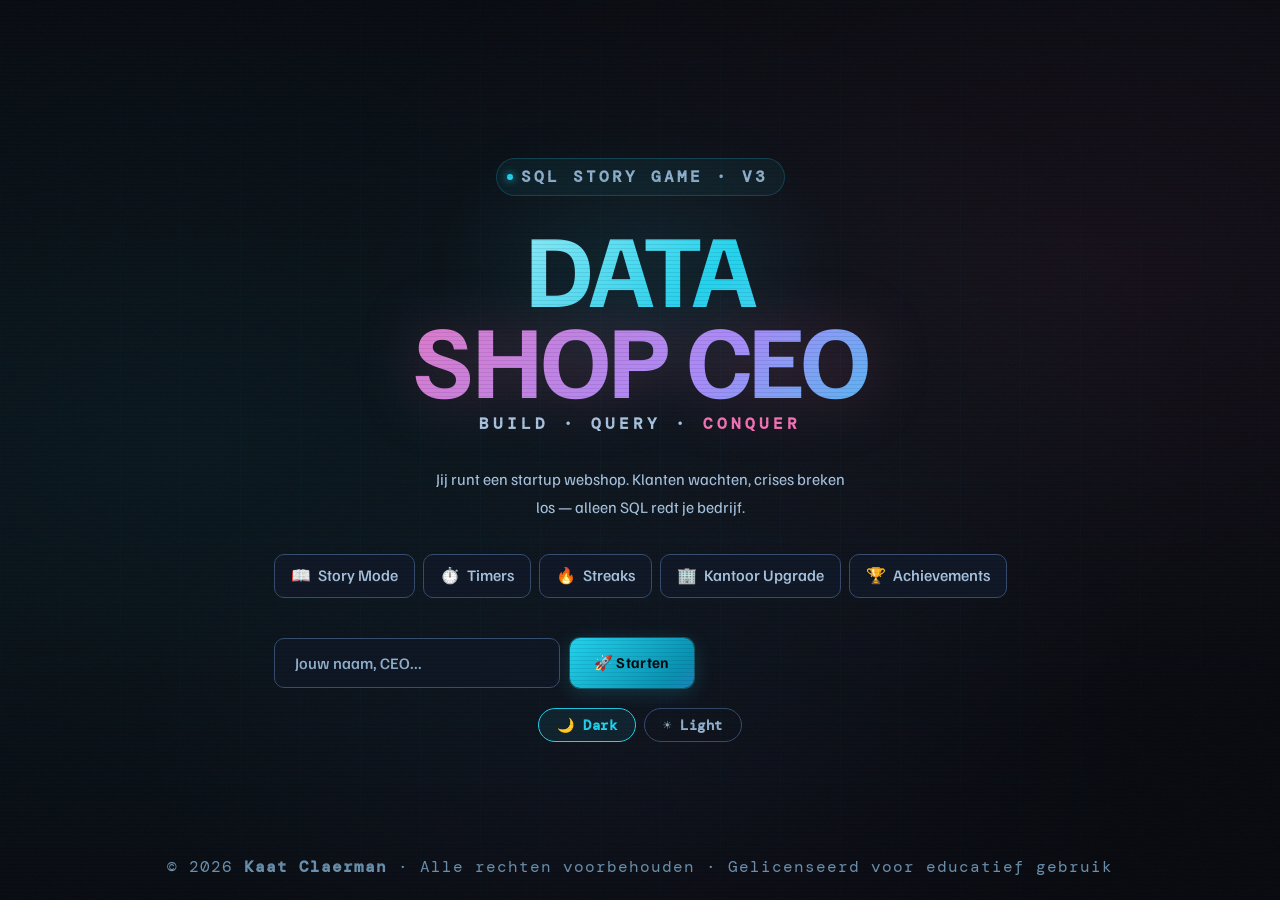
==== commit 79168cbc: "Rename datashop__1_.html to index.html" ====
--- a/index.html
+++ b/index.html
@@ -999,7 +999,7 @@
   </main>
 </div>
 
-<script src="datashop.js"></script>
+<script src="datashop.js" defer></script>
   <!-- Keyboard shortcut help -->
   <div id="key-help">
     <div class="key-help-title">⌨️ Sneltoetsen</div>
--- a/datashop.css
+++ b/datashop.css
@@ -51,6 +51,10 @@
   --r:   10px;
   --r2:  14px;
   --r3:  20px;
+  /* Additional radius tokens to eliminate magic numbers */
+  --r-sm:   4px;   /* small: badges, inline code */
+  --r-md:   8px;   /* medium: inputs, smaller cards */
+  --r-pill: 100px; /* pill shape: tags, buttons */
 
   --input-bg: #0f1320;
 }
@@ -1021,8 +1025,8 @@
   position: absolute;
   inset: 0;
   background-image:
-    linear-gradient(rgba(34,211,238,.025) 1px, transparent 1px),
-    linear-gradient(90deg, rgba(34,211,238,.025) 1px, transparent 1px);
+    linear-gradient(rgba(34,211,238,.03) 1px, transparent 1px),
+    linear-gradient(90deg, rgba(34,211,238,.03) 1px, transparent 1px);
   background-size: 60px 60px;
   mask-image: radial-gradient(ellipse 90% 90% at 50% 50%, black, transparent);
 }
@@ -2299,7 +2303,7 @@
 }
 
 table.data-table tr:last-child td { border-bottom: none; }
-table.data-table tr:nth-child(even) td { background: rgba(34,211,238,.018); }
+table.data-table tr:nth-child(even) td { background: rgba(34,211,238,.02); }
 table.data-table tr:hover td { background: rgba(34,211,238,.055); }
 table.data-table td.pk { color: var(--yellow); }
 table.data-table td.fk { color: var(--purple); }
@@ -5997,3 +6001,7 @@
 
 /* ── Tut hint toggle initial state ── */
 .tut-exercise-hint.hidden { display: none; }
+
+/* ── Tutorial textarea: geen syntax-highlight overlay in light mode ── */
+body.light #hl-tut-ex { display: none !important; }
+body.light #tut-ex-sql { color: var(--t1) !important; }
